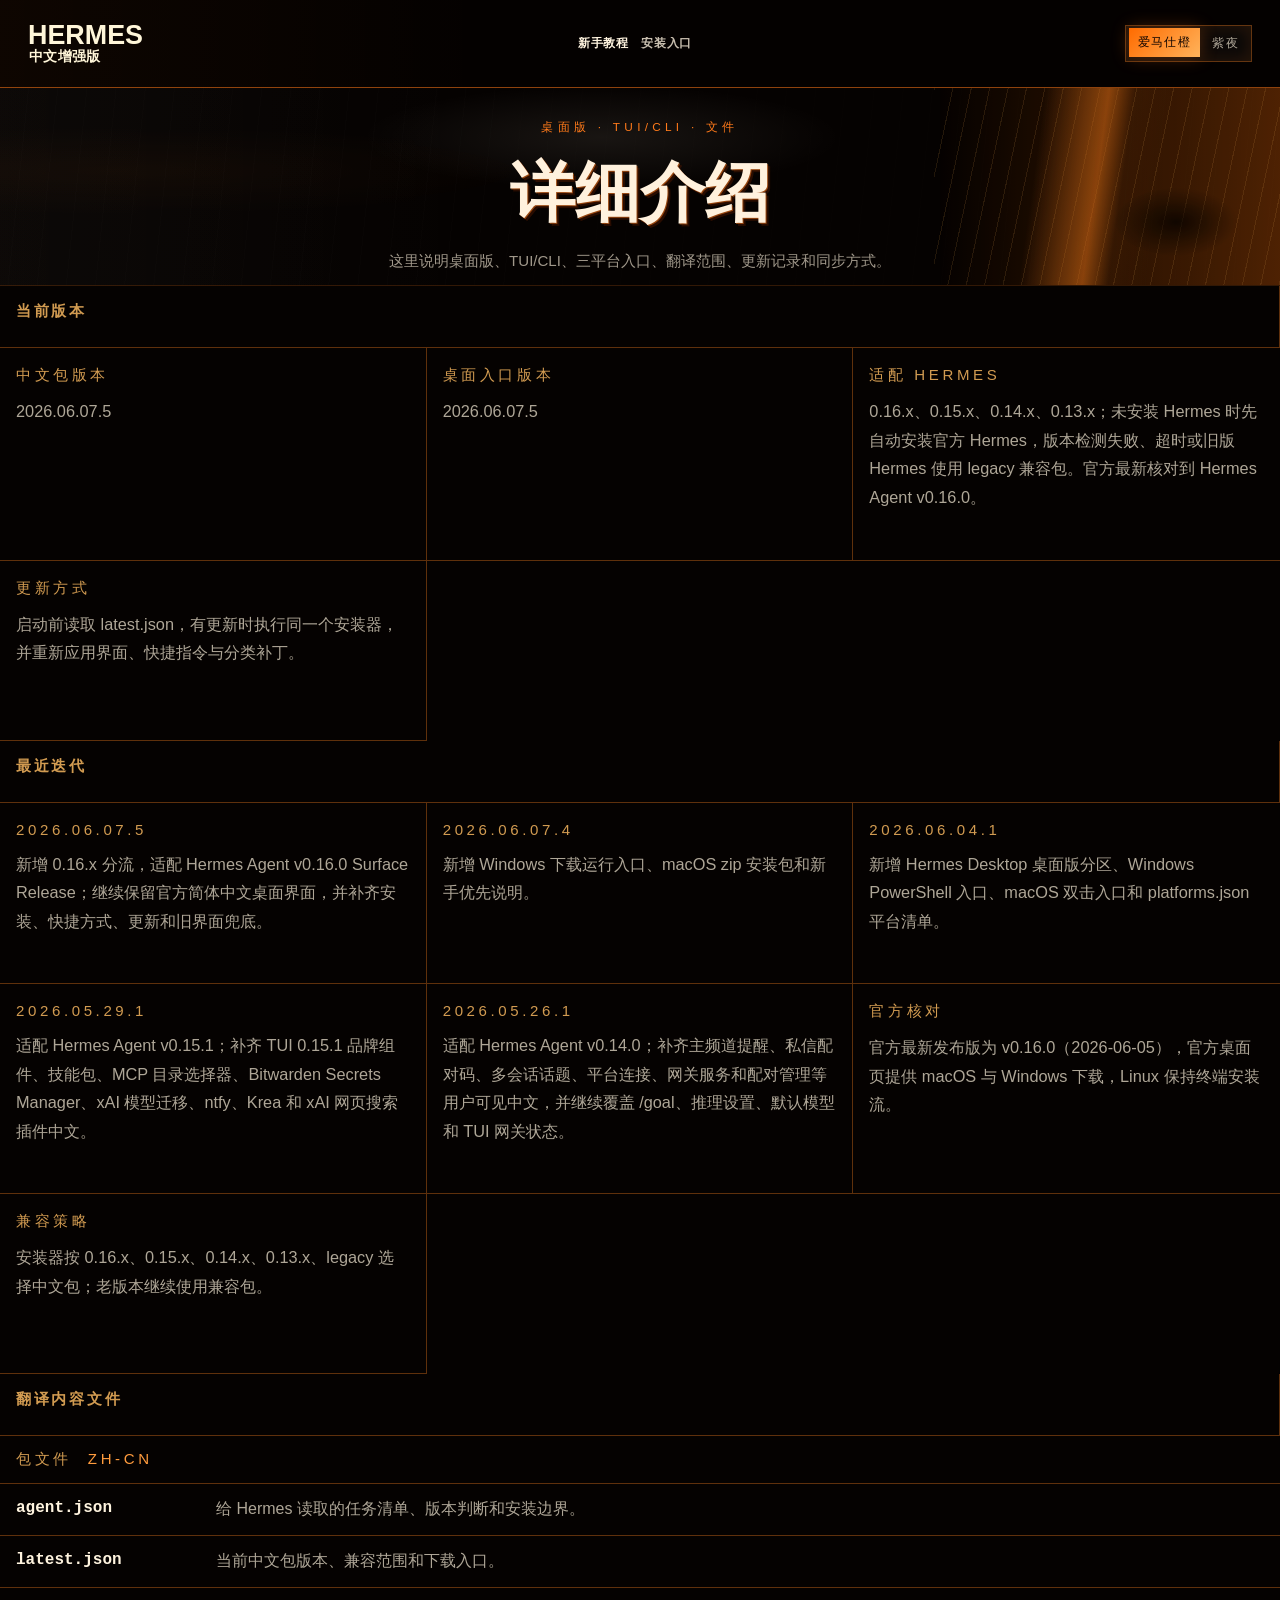
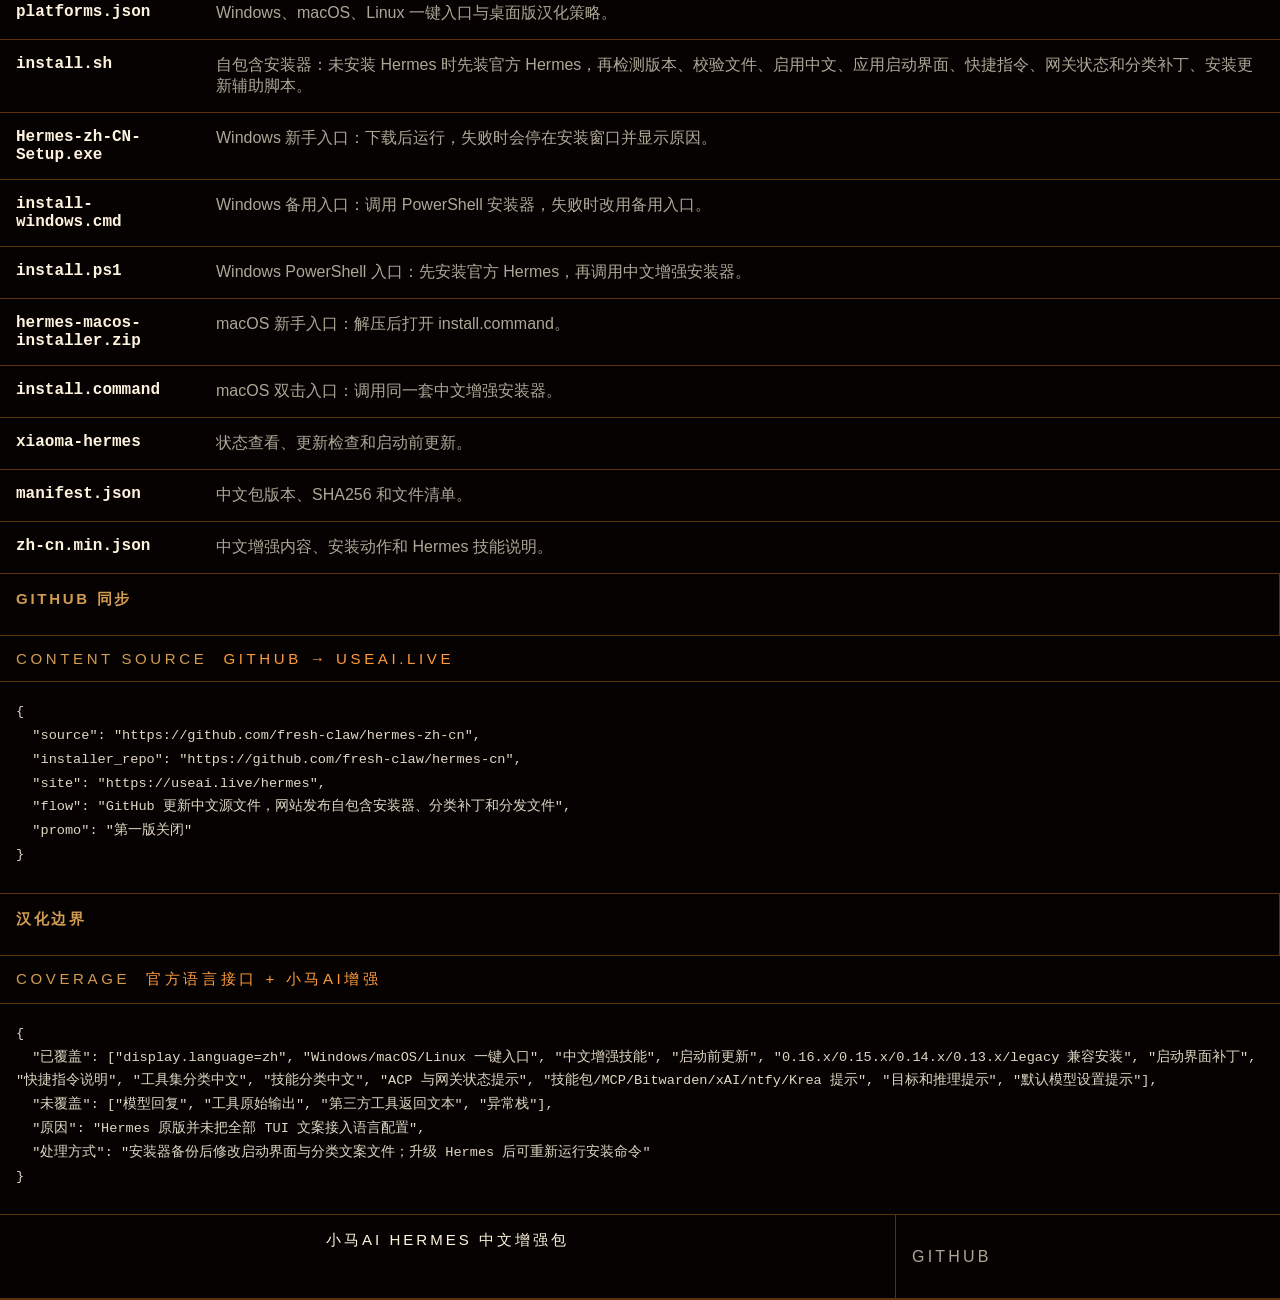
==== web/details.html @ 7dd95de2 "Add analytics snippet to Hermes pages" ====
<!doctype html>
<html lang="zh-CN">
  <head>
    <meta charset="utf-8" />
    <meta name="viewport" content="width=device-width, initial-scale=1" />
    <title>Hermes Desktop 与 TUI/CLI 中文补丁详情｜汉化文件与版本说明</title>
    <meta
      name="description"
      content="Hermes Agent 中文补丁详情：查看小马AI Hermes 中文增强包版本、汉化文件范围、GitHub 同步方式、legacy 兼容策略和爱马仕机器人补丁边界。"
    />
    <meta name="robots" content="index,follow,max-snippet:-1,max-image-preview:large" />
    <meta
      name="keywords"
      content="Hermes Agent 中文补丁,Hermes Agent 汉化文件,Hermes Agent 汉化补丁详情,Hermes 中文增强包版本,爱马仕机器人补丁,Hermes Agent legacy 兼容,Hermes Agent TUI 汉化"
    />
    <link rel="canonical" href="https://useai.live/hermes/details.html" />
    <link rel="sitemap" type="application/xml" href="https://useai.live/hermes/sitemap.xml" />
    <link rel="alternate" type="text/markdown" href="https://useai.live/hermes/llms.txt" title="LLMs summary" />
    <meta property="og:type" content="article" />
    <meta property="og:site_name" content="小马AI" />
    <meta property="og:title" content="Hermes Agent 中文补丁详情｜汉化文件与版本说明" />
    <meta property="og:description" content="查看 Hermes Agent 汉化补丁的版本、文件范围、GitHub 同步方式和小马AI中文增强边界。" />
    <meta property="og:url" content="https://useai.live/hermes/details.html" />
    <meta property="og:image" content="https://useai.live/hermes/assets/site-logo.png" />
    <meta name="twitter:card" content="summary" />
    <meta name="twitter:image" content="https://useai.live/hermes/assets/site-logo.png" />
    <script type="application/ld+json">
{
  "@context": "https://schema.org",
  "@graph": [
    {
      "@type": "WebPage",
      "@id": "https://useai.live/hermes/details.html#webpage",
      "url": "https://useai.live/hermes/details.html",
      "name": "Hermes Agent 中文补丁详情｜汉化文件与版本说明",
      "description": "Hermes Agent 中文补丁详情页，说明小马AI Hermes 中文增强包版本、汉化文件范围、GitHub 同步方式和 legacy 兼容策略。",
      "inLanguage": "zh-CN",
      "dateModified": "2026-06-04",
      "keywords": [
        "Hermes Agent 中文补丁",
        "Hermes Agent 汉化文件",
        "Hermes Agent 汉化补丁详情",
        "Hermes 中文增强包版本",
        "爱马仕机器人补丁",
        "Hermes Agent legacy 兼容"
      ],
      "isPartOf": { "@id": "https://useai.live/#website" },
      "about": { "@id": "https://useai.live/hermes/#software" }
    },
    {
      "@type": "BreadcrumbList",
      "@id": "https://useai.live/hermes/details.html#breadcrumb",
      "itemListElement": [
        {
          "@type": "ListItem",
          "position": 1,
          "name": "Hermes Agent 汉化补丁",
          "item": "https://useai.live/hermes/"
        },
        {
          "@type": "ListItem",
          "position": 2,
          "name": "详细介绍",
          "item": "https://useai.live/hermes/details.html"
        }
      ]
    }
  ]
}
    </script>
    <script>
      try {
        var savedTheme = localStorage.getItem("xiaoma-hermes-theme-v2");
        if (savedTheme === "violet" || savedTheme === "orange") {
          document.documentElement.dataset.theme = savedTheme;
        } else {
          document.documentElement.dataset.theme = "orange";
        }
      } catch {}
    </script>
    <link rel="icon" type="image/png" sizes="32x32" href="./assets/site-logo-32.png?v=20260521" />
    <link rel="apple-touch-icon" sizes="180x180" href="./assets/site-logo-180.png?v=20260521" />
    <link rel="stylesheet" href="./styles.css?v=20260521-community2" />
    <script async src="https://www.googletagmanager.com/gtag/js?id=G-K86930LR8F"></script>
    <script>
      window.dataLayer = window.dataLayer || [];
      function gtag(){dataLayer.push(arguments);}
      gtag("js", new Date());
      gtag("config", "G-K86930LR8F");
    </script>
  </head>
  <body>
    <main class="shell detail-page">
      <header class="topbar" aria-label="主导航">
        <a class="brand" href="./index.html" aria-label="返回小马AI Hermes 中文增强包">
          <span>HERMES</span>
          <span>中文增强版</span>
        </a>
        <nav class="nav" aria-label="页面导航">
          <a class="nav-primary" href="./index.html#beginner">新手教程</a>
          <a href="./index.html">安装入口</a>
        </nav>
        <div class="tools" aria-label="页面工具">
          <div class="theme-switch" aria-label="主题选择">
            <button type="button" class="theme-choice" data-theme-choice="orange" aria-pressed="true">爱马仕橙</button>
            <button type="button" class="theme-choice" data-theme-choice="violet" aria-pressed="false">紫夜</button>
          </div>
        </div>
      </header>

      <section class="hero detail-hero grid">
        <div class="hero-inner">
          <p class="kicker">桌面版 · TUI/CLI · 文件</p>
          <h1>详细介绍</h1>
          <p class="lede">这里说明桌面版、TUI/CLI、三平台入口、翻译范围、更新记录和同步方式。</p>
        </div>
      </section>

      <section class="features detail-grid grid" aria-labelledby="version-title">
        <div class="cell section-title">
          <h2 id="version-title">当前版本</h2>
        </div>
        <article class="feature">
          <h3>中文包版本</h3>
          <p>2026.06.07.5</p>
        </article>
	      <article class="feature">
	        <h3>桌面入口版本</h3>
	        <p>2026.06.07.5</p>
	      </article>
        <article class="feature">
          <h3>适配 Hermes</h3>
          <p>0.16.x、0.15.x、0.14.x、0.13.x；未安装 Hermes 时先自动安装官方 Hermes，版本检测失败、超时或旧版 Hermes 使用 legacy 兼容包。官方最新核对到 Hermes Agent v0.16.0。</p>
        </article>
        <article class="feature">
          <h3>更新方式</h3>
          <p>启动前读取 latest.json，有更新时执行同一个安装器，并重新应用界面、快捷指令与分类补丁。</p>
        </article>
      </section>

      <section class="features detail-grid grid" aria-labelledby="iteration-title">
        <div class="cell section-title">
          <h2 id="iteration-title">最近迭代</h2>
        </div>
        <article class="feature">
          <h3>2026.06.07.5</h3>
          <p>新增 0.16.x 分流，适配 Hermes Agent v0.16.0 Surface Release；继续保留官方简体中文桌面界面，并补齐安装、快捷方式、更新和旧界面兜底。</p>
        </article>
        <article class="feature">
	        <h3>2026.06.07.4</h3>
	        <p>新增 Windows 下载运行入口、macOS zip 安装包和新手优先说明。</p>
	      </article>
	      <article class="feature">
	        <h3>2026.06.04.1</h3>
	        <p>新增 Hermes Desktop 桌面版分区、Windows PowerShell 入口、macOS 双击入口和 platforms.json 平台清单。</p>
	      </article>
        <article class="feature">
          <h3>2026.05.29.1</h3>
          <p>适配 Hermes Agent v0.15.1；补齐 TUI 0.15.1 品牌组件、技能包、MCP 目录选择器、Bitwarden Secrets Manager、xAI 模型迁移、ntfy、Krea 和 xAI 网页搜索插件中文。</p>
        </article>
        <article class="feature">
          <h3>2026.05.26.1</h3>
          <p>适配 Hermes Agent v0.14.0；补齐主频道提醒、私信配对码、多会话话题、平台连接、网关服务和配对管理等用户可见中文，并继续覆盖 /goal、推理设置、默认模型和 TUI 网关状态。</p>
        </article>
        <article class="feature">
          <h3>官方核对</h3>
          <p>官方最新发布版为 v0.16.0（2026-06-05），官方桌面页提供 macOS 与 Windows 下载，Linux 保持终端安装流。</p>
        </article>
        <article class="feature">
          <h3>兼容策略</h3>
          <p>安装器按 0.16.x、0.15.x、0.14.x、0.13.x、legacy 选择中文包；老版本继续使用兼容包。</p>
        </article>
      </section>

      <section class="version grid" aria-labelledby="files-title">
        <div class="cell section-title">
          <h2 id="files-title">翻译内容文件</h2>
        </div>
        <div class="cell resolver file-list">
          <div class="resolver-head">
            <span>包文件</span>
            <strong>zh-CN</strong>
          </div>
          <ul>
            <li><b>agent.json</b><span>给 Hermes 读取的任务清单、版本判断和安装边界。</span></li>
            <li><b>latest.json</b><span>当前中文包版本、兼容范围和下载入口。</span></li>
            <li><b>platforms.json</b><span>Windows、macOS、Linux 一键入口与桌面版汉化策略。</span></li>
            <li><b>install.sh</b><span>自包含安装器：未安装 Hermes 时先装官方 Hermes，再检测版本、校验文件、启用中文、应用启动界面、快捷指令、网关状态和分类补丁、安装更新辅助脚本。</span></li>
	            <li><b>Hermes-zh-CN-Setup.exe</b><span>Windows 新手入口：下载后运行，失败时会停在安装窗口并显示原因。</span></li>
            <li><b>install-windows.cmd</b><span>Windows 备用入口：调用 PowerShell 安装器，失败时改用备用入口。</span></li>
	            <li><b>install.ps1</b><span>Windows PowerShell 入口：先安装官方 Hermes，再调用中文增强安装器。</span></li>
	            <li><b>hermes-macos-installer.zip</b><span>macOS 新手入口：解压后打开 install.command。</span></li>
	            <li><b>install.command</b><span>macOS 双击入口：调用同一套中文增强安装器。</span></li>
            <li><b>xiaoma-hermes</b><span>状态查看、更新检查和启动前更新。</span></li>
            <li><b>manifest.json</b><span>中文包版本、SHA256 和文件清单。</span></li>
            <li><b>zh-cn.min.json</b><span>中文增强内容、安装动作和 Hermes 技能说明。</span></li>
          </ul>
        </div>
      </section>

      <section class="version grid" aria-labelledby="github-title">
        <div class="cell section-title">
          <h2 id="github-title">GitHub 同步</h2>
        </div>
        <div class="cell resolver">
          <div class="resolver-head">
            <span>CONTENT SOURCE</span>
            <strong>GitHub → useai.live</strong>
          </div>
          <pre>{
  "source": "https://github.com/fresh-claw/hermes-zh-cn",
  "installer_repo": "https://github.com/fresh-claw/hermes-cn",
  "site": "https://useai.live/hermes",
  "flow": "GitHub 更新中文源文件，网站发布自包含安装器、分类补丁和分发文件",
  "promo": "第一版关闭"
}</pre>
        </div>
      </section>

      <section class="version grid" aria-labelledby="scope-title">
        <div class="cell section-title">
          <h2 id="scope-title">汉化边界</h2>
        </div>
        <div class="cell resolver">
          <div class="resolver-head">
            <span>COVERAGE</span>
            <strong>官方语言接口 + 小马AI增强</strong>
          </div>
          <pre>{
  "已覆盖": ["display.language=zh", "Windows/macOS/Linux 一键入口", "中文增强技能", "启动前更新", "0.16.x/0.15.x/0.14.x/0.13.x/legacy 兼容安装", "启动界面补丁", "快捷指令说明", "工具集分类中文", "技能分类中文", "ACP 与网关状态提示", "技能包/MCP/Bitwarden/xAI/ntfy/Krea 提示", "目标和推理提示", "默认模型设置提示"],
  "未覆盖": ["模型回复", "工具原始输出", "第三方工具返回文本", "异常栈"],
  "原因": "Hermes 原版并未把全部 TUI 文案接入语言配置",
  "处理方式": "安装器备份后修改启动界面与分类文案文件；升级 Hermes 后可重新运行安装命令"
}</pre>
        </div>
      </section>

      <footer class="footer grid">
        <div class="cell">
          <small>小马AI Hermes 中文增强包</small>
        </div>
        <div class="cell">
          <a href="https://github.com/fresh-claw/hermes-zh-cn" target="_blank" rel="noopener noreferrer">GitHub</a>
        </div>
      </footer>
    </main>
    <script src="./app.js?v=20260514-guide2"></script>
  </body>
</html>
---- web/styles.css ----
:root {
  --font-display: Arial, "PingFang SC", "Hiragino Sans GB", "Microsoft YaHei", sans-serif;
  --font-body: "PingFang SC", "Hiragino Sans GB", "Microsoft YaHei", Arial, sans-serif;
  --font-code: "SFMono-Regular", "Cascadia Mono", "Courier New", Courier, monospace;
  --bg: #1a0f2e;
  --bg-deep: #0d0718;
  --ink: #fff0dc;
  --muted: rgba(255, 240, 220, 0.62);
  --faint: rgba(255, 240, 220, 0.16);
  --line: rgba(255, 240, 220, 0.24);
  --accent: #d9c3ff;
  --violet: #6d4fc2;
  --electric: #4fd0ff;
  --terminal-ink: rgba(255, 240, 220, 0.82);
  --terminal-panel: rgba(13, 7, 24, 0.92);
  --max: 1384px;
  --cell-pad: 16px;
  --pointer-x: 0px;
  --pointer-y: 0px;
  --cursor-core: rgba(217, 195, 255, 0.2);
  --cursor-soft: rgba(109, 79, 194, 0.11);
  --focus-panel: rgba(255, 240, 220, 0.08);
}

* {
  box-sizing: border-box;
}

html {
  scroll-behavior: smooth;
}

body {
  margin: 0;
  min-height: 100vh;
  background:
    radial-gradient(ellipse at 50% -8%, rgba(217, 195, 255, 0.22), transparent 42%),
    radial-gradient(ellipse at 84% 24%, rgba(79, 208, 255, 0.08), transparent 26%),
    linear-gradient(135deg, rgba(255, 240, 220, 0.04) 0 1px, transparent 1px 20px),
    var(--bg);
  color: var(--ink);
  font-family: var(--font-body);
  text-transform: uppercase;
  overflow-x: hidden;
}

body::before {
  content: "";
  position: fixed;
  inset: 0;
  pointer-events: none;
  background:
    repeating-linear-gradient(0deg, rgba(255,255,255,0.02) 0 1px, transparent 1px 4px),
    repeating-linear-gradient(96deg, rgba(255, 240, 220, 0.032) 0 1px, transparent 1px 13px),
    radial-gradient(circle at 20% 20%, rgba(255, 240, 220, 0.05), transparent 18%),
    radial-gradient(circle at 80% 48%, rgba(217, 195, 255, 0.07), transparent 20%);
  mix-blend-mode: screen;
  opacity: 0.48;
  transform: translate3d(var(--pointer-x), var(--pointer-y), 0);
  animation: texture-drift 18s ease-in-out infinite alternate;
}

body::after {
  content: "";
  position: fixed;
  inset: -18% -24%;
  pointer-events: none;
  background:
    linear-gradient(116deg, transparent 0 42%, rgba(255, 240, 220, 0.07) 42.2% 42.45%, transparent 42.7% 100%),
    linear-gradient(63deg, transparent 0 62%, rgba(79, 208, 255, 0.045) 62.1% 62.25%, transparent 62.4% 100%);
  opacity: 0.42;
  transform: translateX(-4%) rotate(0.001deg);
  animation: light-sweep 12s ease-in-out infinite alternate;
}

a {
  color: inherit;
  text-decoration: none;
}

button {
  color: inherit;
  font: inherit;
}

.shell {
  position: relative;
  z-index: 1;
  width: calc(100% - 56px);
  max-width: min(var(--max), 1380px);
  margin: 28px auto;
  border: 1px solid var(--line);
  background:
    linear-gradient(rgba(26, 15, 46, 0.82), rgba(26, 15, 46, 0.9)),
    radial-gradient(ellipse at 50% 16%, rgba(255, 240, 220, 0.09), transparent 34%);
  min-height: calc(100vh - 56px);
  box-shadow:
    0 34px 110px rgba(0, 0, 0, 0.32),
    inset 0 0 0 1px rgba(255, 240, 220, 0.035);
  animation: shell-enter 620ms cubic-bezier(0.2, 0.72, 0.18, 1) both;
}

.cursor-orb {
  position: fixed;
  left: 0;
  top: 0;
  z-index: 2;
  width: 360px;
  height: 360px;
  border-radius: 50%;
  pointer-events: none;
  opacity: 0;
  background:
    radial-gradient(circle, var(--cursor-core) 0%, var(--cursor-soft) 34%, transparent 68%);
  filter: blur(12px);
  transform: translate3d(-50%, -50%, 0) scale(0.82);
  transition: opacity 160ms ease, transform 180ms ease;
  mix-blend-mode: screen;
}

.cursor-orb.is-active {
  opacity: 1;
  transform: translate3d(-50%, -50%, 0) scale(1);
}

.topbar {
  display: grid;
  grid-template-columns: 278px minmax(430px, 560px) 1fr;
  border-bottom: 1px solid var(--line);
  min-height: 104px;
  animation: rise-in 560ms ease both;
}

.brand {
  display: flex;
  flex-direction: column;
  justify-content: center;
  border-right: 1px solid var(--line);
  padding: 14px 16px;
  font-size: clamp(2rem, 3.2vw, 3.1rem);
  font-family: var(--font-display);
  line-height: 0.82;
  font-weight: 900;
  letter-spacing: 0;
  transition: color 180ms ease, text-shadow 180ms ease, transform 180ms ease;
}

.brand:hover {
  transform: translateX(2px);
}

.brand span {
  white-space: nowrap;
}

.brand span:last-child {
  font-size: clamp(1.28rem, 2.1vw, 2.08rem);
  line-height: 1.04;
}

.nav {
  display: grid;
  grid-template-columns: repeat(3, minmax(132px, 1fr));
}

.nav a,
.tools {
  border-right: 1px solid var(--line);
  padding: 18px 16px;
  font-size: 0.93rem;
  letter-spacing: 0.24em;
  color: var(--muted);
  font-family: var(--font-display);
}

.nav a:hover,
.footer a:hover {
  color: var(--ink);
}

.nav-primary {
  color: var(--ink) !important;
  background: rgba(255, 240, 220, 0.055);
}

.nav a,
.footer a,
.tools > a {
  transition: color 180ms ease, transform 180ms ease;
}

.nav a:hover,
.tools > a:hover,
.footer a:hover {
  transform: translateY(-1px);
}

.tools {
  border-right: 0;
  display: flex;
  justify-content: flex-end;
  align-items: flex-start;
  gap: 12px;
}

.theme-switch {
  display: inline-flex;
  align-items: center;
  gap: 3px;
  border: 1px solid var(--line);
  background: rgba(13, 7, 24, 0.34);
  padding: 3px;
  backdrop-filter: blur(14px);
  transform: translateZ(0);
}

.theme-choice {
  border: 0;
  background: transparent;
  padding: 7px 9px;
  cursor: pointer;
  color: var(--muted);
  font-size: 0.72rem;
  font-family: var(--font-display);
  letter-spacing: 0.12em;
  text-transform: uppercase;
  transition: background 160ms ease, color 160ms ease, transform 160ms ease;
}

.theme-choice:hover {
  color: var(--ink);
}

.theme-choice.is-active {
  background: var(--ink);
  color: var(--bg-deep);
  transform: translateY(-1px);
}

.grid {
  display: grid;
  grid-template-columns: repeat(2, minmax(0, 1fr));
}

.grid > *,
.topbar > * {
  min-width: 0;
}

.hero {
  position: relative;
  overflow: hidden;
  min-height: 720px;
  align-items: center;
  border-bottom: 1px solid var(--line);
  background:
    radial-gradient(ellipse at 50% 22%, rgba(255, 240, 220, 0.16), transparent 31%),
    radial-gradient(ellipse at 50% 76%, rgba(109, 79, 194, 0.28), transparent 34%),
    linear-gradient(90deg, transparent, rgba(255, 240, 220, 0.04), transparent);
}

.hero::before {
  content: "";
  position: absolute;
  inset: 0;
  pointer-events: none;
  background:
    linear-gradient(90deg, transparent 0 49.86%, rgba(255, 240, 220, 0.07) 49.94% 50.06%, transparent 50.14% 100%),
    repeating-linear-gradient(90deg, transparent 0 112px, rgba(255, 240, 220, 0.035) 112px 113px),
    repeating-linear-gradient(0deg, transparent 0 34px, rgba(255, 240, 220, 0.022) 34px 35px);
  opacity: 0.74;
  transform: translate3d(calc(var(--pointer-x) * -0.6), calc(var(--pointer-y) * -0.4), 0);
  animation: grid-breathe 8s ease-in-out infinite alternate;
}

.hero::after {
  content: "";
  position: absolute;
  left: 50%;
  bottom: -27%;
  width: min(940px, 84vw);
  height: 62%;
  pointer-events: none;
  background:
    linear-gradient(90deg, transparent 0 49.7%, rgba(255, 240, 220, 0.2) 49.9% 50.1%, transparent 50.3% 100%),
    linear-gradient(72deg, transparent 0 49.7%, rgba(255, 240, 220, 0.1) 49.9% 50.1%, transparent 50.3% 100%),
    linear-gradient(108deg, transparent 0 49.7%, rgba(255, 240, 220, 0.1) 49.9% 50.1%, transparent 50.3% 100%),
    radial-gradient(ellipse at 50% 0%, rgba(255, 240, 220, 0.14), transparent 40%);
  transform: translateX(-50%) perspective(560px) rotateX(61deg);
  transform-origin: center bottom;
  opacity: 0.58;
}

.hero-inner {
  position: relative;
  z-index: 1;
  grid-column: 1 / -1;
  display: grid;
  grid-template-columns: 1fr;
  gap: 30px;
  align-items: center;
  width: min(920px, calc(100% - 48px));
  margin: 0 auto;
  text-align: center;
  padding: 72px 0 104px;
  max-width: 100%;
  animation: rise-in 680ms 90ms ease both;
}

.hero-copy {
  position: relative;
  isolation: isolate;
}

.hero-copy::before {
  content: "";
  position: absolute;
  left: 50%;
  top: 50%;
  z-index: -1;
  width: min(760px, 86vw);
  aspect-ratio: 1.85;
  border: 1px solid rgba(255, 240, 220, 0.08);
  background:
    radial-gradient(ellipse at 50% 50%, rgba(255, 240, 220, 0.08), transparent 56%),
    repeating-linear-gradient(90deg, transparent 0 30px, rgba(255, 240, 220, 0.028) 30px 31px);
  transform: translate(-50%, -48%) skewX(-7deg);
  opacity: 0.9;
}

.hero-copy::after {
  content: "";
  display: block;
  width: min(430px, 72%);
  height: 1px;
  margin: 28px auto 0;
  background: linear-gradient(90deg, transparent, var(--accent), var(--electric), transparent);
}

.kicker,
.section-title h2,
.terminal-cell h2,
.feature h3,
.footer small,
.resolver-head,
.steps small {
  margin: 0;
  font-size: 0.94rem;
  font-family: var(--font-display);
  letter-spacing: 0.24em;
  font-weight: 500;
}

.kicker {
  color: var(--muted);
  margin-bottom: 12px;
}

h1 {
  margin: 0;
  font-family: var(--font-display);
  font-size: clamp(4.9rem, 9.8vw, 9.7rem);
  line-height: 0.84;
  letter-spacing: 0;
  color: var(--ink);
  text-wrap: balance;
  overflow-wrap: anywhere;
  animation: title-pop 760ms 120ms cubic-bezier(0.2, 0.78, 0.18, 1) both;
}

.lede {
  margin: 26px auto 0;
  max-width: 620px;
  color: var(--muted);
  font-size: 1.06rem;
  line-height: 1.85;
  text-transform: none;
  overflow-wrap: anywhere;
}

.install-stat {
  margin: 0;
  color: rgba(255, 240, 220, 0.7);
  font-size: 0.84rem;
  line-height: 1.6;
  letter-spacing: 0.18em;
  text-transform: uppercase;
}

.install-stat strong {
  color: var(--ink);
  font-family: var(--font-display);
  font-size: 1.12rem;
  letter-spacing: 0;
}

.hero-meta {
  display: flex;
  flex-wrap: wrap;
  align-items: center;
  gap: 14px;
  margin-top: 26px;
  justify-content: center;
}

.hero-community {
  position: absolute;
  right: clamp(18px, 3vw, 42px);
  bottom: clamp(18px, 2.5vw, 34px);
  z-index: 2;
  display: grid;
  grid-template-columns: 54px minmax(0, 1fr);
  gap: 10px;
  align-items: center;
  width: min(248px, 24vw);
  min-width: 214px;
  margin-top: 0;
  padding: 8px;
  border: 1px solid var(--line);
  background:
    linear-gradient(135deg, rgba(255, 240, 220, 0.06), transparent 48%),
    rgba(13, 7, 24, 0.44);
  text-align: left;
  backdrop-filter: blur(12px);
  box-shadow: 10px 10px 0 rgba(13, 7, 24, 0.18);
  transition: transform 180ms ease, border-color 180ms ease, background 180ms ease;
}

.hero-community:hover {
  border-color: var(--accent);
  background: rgba(255, 240, 220, 0.055);
  transform: translateY(-2px);
}

.hero-community img {
  display: block;
  width: 54px;
  height: 54px;
  object-fit: cover;
  background: var(--ink);
  border: 1px solid rgba(255, 240, 220, 0.2);
}

.hero-community b {
  display: block;
  color: var(--ink);
  font-family: var(--font-display);
  font-size: 0.9rem;
  line-height: 1.2;
  letter-spacing: 0.04em;
  text-transform: none;
}

.hero-community small {
  display: block;
  margin-top: 6px;
  color: var(--muted);
  font-size: 0.7rem;
  line-height: 1.35;
  letter-spacing: 0.08em;
  text-transform: none;
}

.guide-jump {
  display: inline-flex;
  align-items: center;
  justify-content: center;
  margin-top: 0;
  border: 1px solid var(--line);
  padding: 10px 15px;
  color: var(--ink);
  font-family: var(--font-display);
  font-size: 0.9rem;
  letter-spacing: 0.08em;
  text-transform: none;
  transition: transform 180ms ease, border-color 180ms ease, background 180ms ease;
}

.guide-jump:hover {
  border-color: var(--accent);
  background: rgba(255, 240, 220, 0.055);
  transform: translateY(-2px);
}

.steps {
  display: flex;
  flex-direction: column;
  gap: 18px;
  margin-top: 0;
  text-align: left;
  max-width: 100%;
}

.platform-lanes {
  display: grid;
  grid-template-columns: minmax(0, 1.06fr) minmax(0, 0.94fr);
  gap: 16px;
  width: min(860px, 100%);
  margin: 0 auto;
}

.platform-card {
  position: relative;
  padding: 18px;
  border: 1px solid var(--line);
  background:
    linear-gradient(135deg, rgba(255, 240, 220, 0.085), transparent 52%),
    rgba(13, 7, 24, 0.46);
  text-align: left;
  backdrop-filter: blur(18px);
  box-shadow: 10px 10px 0 rgba(13, 7, 24, 0.13);
}

.platform-card-primary {
  border-color: color-mix(in srgb, var(--accent) 54%, var(--line));
}

.platform-card small {
  display: block;
  margin-bottom: 10px;
  color: var(--accent);
  font-family: var(--font-display);
  font-size: 0.78rem;
  letter-spacing: 0.16em;
}

.platform-card h2 {
  margin: 0;
  color: var(--ink);
  font-family: var(--font-display);
  font-size: clamp(1.28rem, 2.3vw, 2.05rem);
  line-height: 1.08;
  letter-spacing: 0;
  text-transform: none;
}

.platform-card p {
  margin: 12px 0 14px;
  color: var(--muted);
  font-size: 0.9rem;
  line-height: 1.7;
  text-transform: none;
}

.install-panel {
  position: relative;
  width: min(740px, 100%);
  margin: 0 auto;
  padding: 18px 18px 20px;
  border: 1px solid var(--line);
  background:
    linear-gradient(135deg, rgba(255, 240, 220, 0.08), transparent 44%),
    rgba(13, 7, 24, 0.42);
  backdrop-filter: blur(18px);
  box-shadow:
    14px 14px 0 rgba(13, 7, 24, 0.15),
    0 28px 90px rgba(0, 0, 0, 0.18),
    inset 0 0 0 1px rgba(255, 240, 220, 0.035);
}

.install-panel::before {
  content: "";
  position: absolute;
  inset: 9px;
  border: 1px solid rgba(255, 240, 220, 0.07);
  pointer-events: none;
}

.install-panel-head {
  position: relative;
  display: flex;
  justify-content: space-between;
  gap: 16px;
  align-items: baseline;
  padding-bottom: 16px;
  border-bottom: 1px solid var(--line);
}

.install-panel-head span {
  color: var(--ink);
  font-family: var(--font-display);
  font-size: clamp(1.32rem, 1.8vw, 1.86rem);
  font-weight: 900;
  line-height: 1.1;
  letter-spacing: 0.02em;
  text-transform: none;
}

.install-panel-head small {
  margin: 0;
  color: var(--accent);
  font-size: 0.78rem;
  letter-spacing: 0.1em;
  white-space: nowrap;
}

.steps article > div {
  display: flex;
  align-items: center;
  justify-content: space-between;
  gap: 16px;
  margin-bottom: 7px;
}

.steps article {
  animation: rise-in 560ms ease both;
}

.steps article:nth-child(1) {
  animation-delay: 180ms;
}

.steps article:nth-child(2) {
  animation-delay: 260ms;
}

.steps small {
  color: var(--muted);
  line-height: 1.25;
}

code,
pre {
  font-family: var(--font-code);
  text-transform: none;
  overflow-wrap: anywhere;
  word-break: break-word;
}

.command-input {
  display: grid;
  grid-template-columns: minmax(0, 1fr) auto;
  align-items: stretch;
  border: 1px solid var(--line);
  background:
    linear-gradient(90deg, rgba(255, 240, 220, 0.045), transparent 44%),
    rgba(13, 7, 24, 0.58);
  overflow: hidden;
  transition: border-color 180ms ease, background 180ms ease, transform 180ms ease, box-shadow 180ms ease;
}

.steps code {
  display: flex;
  align-items: center;
  border: 0;
  background: transparent;
  padding: 10px 12px;
  color: var(--ink);
  font-size: 0.82rem;
  line-height: 1.5;
  overflow-wrap: anywhere;
  word-break: break-all;
  white-space: normal;
}

.steps button {
  border: 0;
  border-left: 1px solid var(--line);
  background:
    linear-gradient(135deg, rgba(255, 240, 220, 0.09), rgba(255, 240, 220, 0.025));
  cursor: pointer;
  color: var(--ink);
  font-family: var(--font-code);
  font-size: 0.82rem;
  line-height: 1.5;
  letter-spacing: 0;
  min-width: 58px;
  padding: 10px 12px;
  text-transform: none;
  white-space: nowrap;
  transition: color 160ms ease, background 160ms ease, transform 160ms ease, box-shadow 160ms ease;
}

.steps button:hover,
.steps button:focus-visible {
  color: var(--bg-deep);
  background: var(--accent);
  box-shadow: inset 0 0 0 1px rgba(255, 240, 220, 0.24);
  outline: 0;
}

.steps button:active {
  transform: translateY(1px);
}

.steps article:hover .command-input {
  border-color: var(--accent);
  transform: translateX(4px);
  box-shadow: 0 10px 28px rgba(0, 0, 0, 0.14);
}

.first-use-demo {
  position: relative;
  border-bottom: 1px solid var(--line);
  background:
    linear-gradient(90deg, rgba(255, 240, 220, 0.05), transparent 44%),
    radial-gradient(circle at 82% 22%, rgba(255, 240, 220, 0.1), transparent 24%);
}

.first-use-copy {
  display: flex;
  flex-direction: column;
  gap: 18px;
  padding: 28px var(--cell-pad) 30px;
}

.first-use-copy h2 {
  margin: 0;
  font-family: var(--font-display);
  font-size: clamp(2.1rem, 3.3vw, 3.5rem);
  line-height: 1.02;
  letter-spacing: 0;
  color: var(--ink);
  text-transform: none;
}

.first-use-copy > p:not(.kicker) {
  max-width: 760px;
  margin: 0;
  color: var(--muted);
  font-size: 1rem;
  line-height: 1.78;
  text-transform: none;
}

.first-use-flow {
  display: grid;
  gap: 10px;
}

.first-use-flow article {
  display: grid;
  grid-template-columns: 44px 150px 1fr;
  gap: 12px;
  align-items: center;
  min-height: 58px;
  padding: 12px 0;
  border-top: 1px solid var(--line);
  animation: flow-enter 520ms ease both;
}

.first-use-flow article:nth-child(1) { animation-delay: 120ms; }
.first-use-flow article:nth-child(2) { animation-delay: 220ms; }
.first-use-flow article:nth-child(3) { animation-delay: 320ms; }
.first-use-flow article:nth-child(4) { animation-delay: 420ms; }
.first-use-flow article:nth-child(5) { animation-delay: 520ms; }

.first-use-flow b {
  color: var(--accent);
  font-family: var(--font-code);
  font-size: 0.78rem;
  font-weight: 700;
}

.first-use-flow span {
  color: var(--ink);
  font-family: var(--font-display);
  font-weight: 800;
  letter-spacing: 0.08em;
  text-transform: none;
}

.first-use-flow small {
  color: var(--muted);
  font-size: 0.92rem;
  line-height: 1.55;
  text-transform: none;
}

.first-use-visual {
  display: grid;
  gap: 16px;
  align-content: start;
  background:
    repeating-linear-gradient(115deg, rgba(255, 240, 220, 0.055) 0 1px, transparent 1px 11px),
    linear-gradient(135deg, rgba(13, 7, 24, 0.25), rgba(109, 79, 194, 0.28));
}

.first-use-visual .terminal {
  min-height: 398px;
}

.first-use-visual .terminal-body {
  min-height: 360px;
}

.demo-progress {
  display: grid;
  gap: 9px;
  margin-top: 2px;
}

.demo-progress p {
  position: relative;
  display: grid;
  grid-template-columns: minmax(0, 1fr) 120px;
  gap: 12px;
  align-items: center;
  margin: 0;
  opacity: 0;
  transform: translateY(6px);
  animation: terminal-line 420ms ease forwards;
}

.demo-progress p:nth-child(1) { animation-delay: 2.5s; }
.demo-progress p:nth-child(2) { animation-delay: 2.9s; }
.demo-progress p:nth-child(3) { animation-delay: 3.3s; }
.demo-progress p:nth-child(4) { animation-delay: 3.7s; }
.demo-progress p:nth-child(5) { animation-delay: 4.15s; }

.demo-progress span {
  color: var(--terminal-ink);
}

.demo-progress i {
  display: block;
  height: 4px;
  border: 1px solid rgba(255, 240, 220, 0.28);
  background: linear-gradient(90deg, var(--accent), rgba(255, 240, 220, 0.2));
  transform-origin: left center;
  transform: scaleX(0);
  animation: progress-fill 700ms ease forwards;
}

.demo-progress p:nth-child(1) i { animation-delay: 2.62s; }
.demo-progress p:nth-child(2) i { animation-delay: 3.02s; }
.demo-progress p:nth-child(3) i { animation-delay: 3.42s; }
.demo-progress p:nth-child(4) i { animation-delay: 3.82s; }

.before-after {
  display: grid;
  grid-template-columns: repeat(2, minmax(0, 1fr));
  gap: 10px;
  margin-top: 8px;
}

.before-after div {
  position: relative;
  padding: 10px 12px 12px;
  border: 1px solid rgba(255, 240, 220, 0.18);
  overflow: hidden;
}

.before-after div::after {
  content: "";
  position: absolute;
  inset: 0;
  background: linear-gradient(120deg, transparent, rgba(255, 240, 220, 0.12), transparent);
  transform: translateX(-120%);
  animation: panel-shine 4.8s ease-in-out infinite;
}

.before-after small {
  display: block;
  color: var(--muted);
  font-size: 0.58rem;
  letter-spacing: 0.18em;
}

.before-after b {
  display: block;
  margin-top: 6px;
  color: var(--ink);
  font-family: var(--font-display);
  font-size: 1rem;
  letter-spacing: 0.06em;
}

.first-use-visual .link-list {
  position: static;
  z-index: 1;
  width: 100%;
  display: grid;
  grid-template-columns: repeat(3, minmax(0, 1fr));
  gap: 12px;
}

.first-use-visual .link-list a {
  padding: 12px 0 0;
  border-top: 1px solid var(--line);
  gap: 6px;
}

.first-use-visual .link-list span {
  font-size: 0.86rem;
  letter-spacing: 0.1em;
}

.first-use-visual .link-list small {
  font-size: 0.68rem;
}

.community-band,
.demo-community {
  position: relative;
  overflow: hidden;
  border-bottom: 1px solid var(--line);
  background:
    radial-gradient(circle at 68% 36%, rgba(255, 240, 220, 0.13), transparent 24%),
    linear-gradient(90deg, rgba(255, 240, 220, 0.045), transparent 48%),
    repeating-linear-gradient(115deg, rgba(255, 240, 220, 0.035) 0 1px, transparent 1px 12px);
}

.community-band::before,
.demo-community::before {
  content: "";
  position: absolute;
  inset: -20%;
  pointer-events: none;
  background:
    linear-gradient(118deg, transparent 0 45%, rgba(255, 240, 220, 0.1) 45.1% 45.35%, transparent 45.5% 100%),
    radial-gradient(circle at 82% 22%, rgba(255, 240, 220, 0.08), transparent 12%);
  transform: translate3d(calc(var(--pointer-x) * 0.6), calc(var(--pointer-y) * 0.5), 0);
  animation: light-sweep 13s ease-in-out infinite alternate;
}

.demo-community-visual {
  position: relative;
  z-index: 1;
  min-height: 620px;
}

.demo-community .community-qr-cell {
  align-content: center;
  justify-items: center;
  gap: 22px;
  min-height: 620px;
}

.demo-community .community-copy {
  min-height: 0;
  width: min(430px, 100%);
}

.demo-community .community-copy h2 {
  font-size: clamp(1.72rem, 2.55vw, 2.95rem);
  white-space: nowrap;
}

.demo-community .community-copy p:not(.kicker) {
  max-width: none;
  font-size: 0.98rem;
  line-height: 1.78;
}

.demo-community .qr-stage {
  width: min(360px, 86vw);
}

.demo-community .qr-frame {
  width: min(284px, 78%);
}

.community-copy {
  position: relative;
  z-index: 1;
  display: flex;
  flex-direction: column;
  justify-content: center;
  gap: 20px;
  min-height: 420px;
}

.community-copy h2 {
  margin: 0;
  color: var(--ink);
  font-family: var(--font-display);
  font-size: clamp(2.35rem, 4vw, 4.4rem);
  line-height: 0.98;
  letter-spacing: 0;
  text-transform: none;
  white-space: nowrap;
}

.community-copy p:not(.kicker) {
  max-width: 640px;
  margin: 0;
  color: var(--muted);
  font-size: 1.02rem;
  line-height: 1.82;
  text-transform: none;
}

.community-tags {
  display: flex;
  flex-wrap: wrap;
  gap: 10px;
}

.community-tags span {
  border: 1px solid var(--line);
  padding: 8px 12px;
  color: var(--ink);
  font-family: var(--font-display);
  font-size: 0.8rem;
  letter-spacing: 0.1em;
  background: rgba(13, 7, 24, 0.22);
  animation: flow-enter 520ms ease both;
}

.community-tags span:nth-child(2) { animation-delay: 80ms; }
.community-tags span:nth-child(3) { animation-delay: 160ms; }
.community-tags span:nth-child(4) { animation-delay: 240ms; }

.community-qr-cell {
  position: relative;
  z-index: 1;
  display: grid;
  place-items: center;
  min-height: 420px;
  background:
    linear-gradient(135deg, rgba(13, 7, 24, 0.36), rgba(109, 79, 194, 0.16)),
    repeating-linear-gradient(90deg, transparent 0 72px, rgba(255, 240, 220, 0.035) 72px 73px);
}

.qr-stage {
  position: relative;
  width: min(430px, 86vw);
  aspect-ratio: 1;
  display: grid;
  place-items: center;
  border: 1px solid var(--line);
  background:
    radial-gradient(circle at 50% 50%, rgba(255, 240, 220, 0.14), transparent 58%),
    linear-gradient(135deg, rgba(255, 240, 220, 0.08), rgba(13, 7, 24, 0.3));
  box-shadow:
    16px 16px 0 rgba(13, 7, 24, 0.28),
    inset 0 0 0 1px rgba(255, 240, 220, 0.08);
}

.qr-stage::before,
.qr-stage::after {
  content: "";
  position: absolute;
  pointer-events: none;
}

.qr-stage::before {
  inset: 14px;
  border: 1px solid rgba(255, 240, 220, 0.18);
  background:
    linear-gradient(90deg, transparent 0 49%, rgba(255, 240, 220, 0.14) 49.2% 49.6%, transparent 49.8% 100%),
    linear-gradient(0deg, transparent 0 49%, rgba(255, 240, 220, 0.14) 49.2% 49.6%, transparent 49.8% 100%);
  opacity: 0.55;
}

.qr-stage::after {
  left: 28px;
  right: 28px;
  top: 0;
  height: 2px;
  background: linear-gradient(90deg, transparent, var(--accent), transparent);
  box-shadow: 0 0 18px rgba(255, 240, 220, 0.45);
  animation: scan-line 4.8s ease-in-out infinite;
}

.qr-frame {
  position: relative;
  z-index: 1;
  width: min(340px, 78%);
  aspect-ratio: 1;
  padding: 10px;
  background: var(--ink);
  border: 1px solid rgba(13, 7, 24, 0.16);
  box-shadow:
    0 18px 60px rgba(0, 0, 0, 0.28),
    0 0 0 8px rgba(255, 240, 220, 0.06);
  transform: rotate(-1.5deg);
}

.qr-frame img {
  display: block;
  width: 100%;
  height: 100%;
  object-fit: cover;
}

.beginner-guide {
  position: relative;
  border-bottom: 1px solid var(--line);
  background:
    linear-gradient(90deg, rgba(255, 240, 220, 0.035), transparent 36%),
    linear-gradient(180deg, rgba(255, 240, 220, 0.028), transparent 32%);
}

.beginner-title {
  position: relative;
  padding: 34px var(--cell-pad) 30px;
  background:
    linear-gradient(90deg, rgba(255, 240, 220, 0.055), transparent 48%),
    repeating-linear-gradient(90deg, transparent 0 84px, rgba(255, 240, 220, 0.035) 84px 85px);
}

.beginner-title::after {
  content: "新手入门";
  position: absolute;
  right: var(--cell-pad);
  top: 24px;
  color: var(--muted);
  font-family: var(--font-display);
  font-size: clamp(2.4rem, 6vw, 5.6rem);
  font-weight: 900;
  letter-spacing: 0;
  opacity: 0.08;
  pointer-events: none;
}

.beginner-title h2,
.help-copy h2 {
  margin: 0;
  font-family: var(--font-display);
  font-size: clamp(2rem, 3.2vw, 3.4rem);
  line-height: 0.98;
  letter-spacing: 0;
  color: var(--ink);
  text-transform: none;
}

.beginner-title p,
.help-copy p {
  max-width: 760px;
  margin: 12px 0 0;
  color: var(--muted);
  font-size: 1rem;
  line-height: 1.75;
  text-transform: none;
}

.beginner-panel {
  position: relative;
  border-right: 1px solid var(--line);
  border-bottom: 1px solid var(--line);
  padding: 20px var(--cell-pad) 24px;
  min-width: 0;
  background: rgba(13, 7, 24, 0.08);
}

.beginner-panel:nth-of-type(2) {
  border-right: 0;
}

.beginner-panel small,
.service-links b {
  display: block;
  margin: 0 0 14px;
  color: var(--ink);
  font-family: var(--font-display);
  font-weight: 800;
  letter-spacing: 0.12em;
  text-transform: uppercase;
}

.beginner-panel small {
  color: var(--accent);
}

.beginner-panel ul,
.beginner-panel ol {
  display: grid;
  gap: 12px;
  margin: 0;
  padding: 0;
  list-style: none;
  counter-reset: guide-step;
}

.beginner-panel li {
  display: grid;
  grid-template-columns: 142px 1fr;
  gap: 16px;
  align-items: start;
  padding: 12px 0;
  border-top: 1px solid var(--line);
  color: var(--muted);
  text-transform: none;
}

.beginner-panel ol li {
  counter-increment: guide-step;
  grid-template-columns: 38px 1fr;
}

.beginner-panel ol li::before {
  content: counter(guide-step, decimal-leading-zero);
  color: var(--accent);
  font-family: var(--font-code);
  font-size: 0.78rem;
}

.beginner-panel b {
  color: var(--ink);
  font-family: var(--font-display);
  letter-spacing: 0.03em;
}

.beginner-panel span,
.service-links span {
  color: var(--muted);
  font-size: 0.96rem;
  line-height: 1.7;
  text-transform: none;
}

.beginner-problems {
  grid-column: 1 / -1;
  position: relative;
  padding: 0;
  border-right: 0;
  background:
    linear-gradient(135deg, rgba(255, 240, 220, 0.08), transparent 42%),
    linear-gradient(90deg, rgba(13, 7, 24, 0.15), rgba(13, 7, 24, 0.04));
  overflow: hidden;
}

.beginner-problems::before {
  content: "";
  position: absolute;
  inset: 0;
  pointer-events: none;
  background:
    linear-gradient(90deg, transparent 0 64%, rgba(255, 240, 220, 0.08) 64.1% 64.35%, transparent 64.55% 100%),
    repeating-linear-gradient(115deg, transparent 0 18px, rgba(255, 240, 220, 0.035) 18px 19px);
  opacity: 0.68;
}

.problem-intro {
  position: relative;
  z-index: 1;
  display: grid;
  grid-template-columns: minmax(260px, 0.8fr) minmax(300px, 1fr);
  gap: 18px 34px;
  align-items: end;
  padding: 28px var(--cell-pad) 22px;
  border-bottom: 1px solid var(--line);
}

.problem-intro .kicker {
  grid-column: 1 / -1;
  margin: 0;
  color: var(--accent);
}

.problem-intro h2 {
  margin: 0;
  color: var(--ink);
  font-family: var(--font-display);
  font-size: clamp(2rem, 3vw, 3.2rem);
  line-height: 1.02;
  letter-spacing: 0;
  text-transform: none;
}

.problem-intro p:not(.kicker) {
  margin: 0;
  color: var(--muted);
  font-size: 1rem;
  line-height: 1.78;
  text-transform: none;
}

.problem-list {
  position: relative;
  z-index: 1;
  display: grid;
  grid-template-columns: repeat(3, minmax(0, 1fr));
}

.problem-card {
  min-height: 172px;
  border: 0;
  border-right: 1px solid var(--line);
  border-bottom: 1px solid var(--line);
  background: rgba(13, 7, 24, 0.08);
  transition: background 180ms ease, transform 180ms ease, box-shadow 180ms ease;
}

.problem-card:nth-child(3n) {
  border-right: 0;
}

.problem-card summary {
  display: grid;
  grid-template-columns: 44px minmax(0, 1fr) auto;
  gap: 14px;
  align-items: start;
  min-height: 172px;
  padding: 20px var(--cell-pad);
  cursor: pointer;
  list-style: none;
}

.problem-card summary::-webkit-details-marker {
  display: none;
}

.problem-card:hover,
.problem-card[open] {
  background: rgba(255, 240, 220, 0.05);
  transform: translateY(-2px);
  box-shadow: inset 0 0 0 1px rgba(255, 240, 220, 0.08);
}

.problem-index {
  display: inline-flex;
  align-items: center;
  justify-content: center;
  width: 34px;
  height: 34px;
  border: 1px solid var(--line);
  color: var(--accent);
  font-family: var(--font-code);
  font-size: 0.78rem;
  line-height: 1;
}

.problem-copy b {
  display: block;
  margin: 0 0 10px;
  color: var(--ink);
  font-family: var(--font-display);
  font-size: clamp(1.12rem, 1.35vw, 1.34rem);
  font-weight: 800;
  line-height: 1.18;
  letter-spacing: 0.02em;
  text-transform: none;
}

.problem-copy small,
.problem-card p {
  display: block;
  color: var(--muted);
  font-size: 0.94rem;
  line-height: 1.72;
  text-transform: none;
}

.problem-card p {
  margin: -4px var(--cell-pad) 20px calc(var(--cell-pad) + 58px);
  padding-top: 14px;
  border-top: 1px solid var(--line);
}

.problem-card p b {
  color: var(--ink);
  font-weight: 700;
}

.problem-action {
  align-self: start;
  border: 1px solid var(--line);
  padding: 6px 9px;
  color: var(--ink);
  font-family: var(--font-display);
  font-size: 0.78rem;
  letter-spacing: 0.08em;
  text-transform: none;
  transition: background 160ms ease, color 160ms ease, border-color 160ms ease;
}

.problem-card:hover .problem-action,
.problem-card[open] .problem-action {
  border-color: var(--accent);
  background: var(--accent);
  color: var(--bg-deep);
}

.problem-copy code,
.problem-card code {
  color: var(--ink);
  font-size: 0.86em;
}

.beginner-help {
  display: grid;
  grid-template-columns: minmax(220px, 0.9fr) minmax(280px, 1.1fr);
  gap: 24px;
  align-items: start;
  background:
    linear-gradient(135deg, rgba(255, 240, 220, 0.05), transparent 45%),
    rgba(13, 7, 24, 0.1);
}

.service-links {
  display: grid;
  gap: 12px;
}

.service-links a {
  display: block;
  padding: 15px 0;
  border-top: 1px solid var(--line);
  transition: color 180ms ease, transform 180ms ease, border-color 180ms ease;
}

.service-links a:hover {
  color: var(--ink);
  border-color: var(--accent);
  transform: translateX(5px);
}

.service-links b {
  margin-bottom: 6px;
  letter-spacing: 0.08em;
}

.agent-brief {
  text-transform: none;
}

.agent-brief .cell {
  min-height: 0;
}

.agent-brief-title {
  display: flex;
  align-items: flex-start;
}

.agent-brief-title h2 {
  margin: 0;
  color: var(--ink);
  font-family: var(--font-display);
  font-size: 0.9rem;
  font-weight: 800;
  letter-spacing: 0.18em;
  text-transform: uppercase;
}

.agent-brief ol {
  margin: 0;
  padding-left: 20px;
  color: var(--muted);
}

.agent-brief li {
  margin: 0 0 7px;
  font-size: 0.88rem;
  line-height: 1.62;
}

.agent-brief code {
  color: var(--ink);
  font-size: 0.82rem;
  word-break: break-all;
}

.cell {
  min-height: 120px;
  border-right: 1px solid var(--line);
  border-bottom: 1px solid var(--line);
  padding: var(--cell-pad);
  min-width: 0;
}

.cell:nth-child(2n) {
  border-right: 0;
}

.demo {
  min-height: 408px;
}

.terminal-cell h2,
.section-title h2 {
  font-family: var(--font-display);
  font-weight: 800;
  letter-spacing: 0.18em;
  margin-bottom: 10px;
}

.terminal {
  position: relative;
  min-height: 320px;
  border: 4px double currentColor;
  max-width: 100%;
  overflow: hidden;
  background:
    linear-gradient(rgba(13, 7, 24, 0.92), rgba(13, 7, 24, 0.92)),
    radial-gradient(circle at 72% 20%, rgba(217, 195, 255, 0.1), transparent 32%);
  transform: translateZ(0);
  transition: transform 220ms ease, box-shadow 220ms ease, border-color 220ms ease;
  animation: rise-in 620ms 180ms ease both;
}

.terminal::after {
  content: "";
  position: absolute;
  inset: 0;
  pointer-events: none;
  background: linear-gradient(115deg, transparent 0 38%, rgba(255, 240, 220, 0.12) 40%, transparent 43% 100%);
  transform: translateX(-110%);
  animation: panel-shine 7.5s ease-in-out infinite;
}

.terminal:hover {
  transform: translateY(-3px);
}

.terminal-top {
  display: flex;
  align-items: center;
  gap: 7px;
  height: 30px;
  border-bottom: 1px solid rgba(255, 240, 220, 0.13);
  padding: 0 12px;
}

.terminal-top span {
  width: 8px;
  height: 8px;
  border-radius: 50%;
  background: var(--ink);
}

.terminal-top span:nth-child(2) {
  opacity: 0.62;
}

.terminal-top span:nth-child(3) {
  opacity: 0.34;
}

.terminal-top b {
  margin-left: 8px;
  color: var(--muted);
  font-family: var(--font-code);
  font-size: 0.63rem;
  letter-spacing: 0.2em;
}

.terminal pre {
  margin: 0;
  padding: 16px;
  min-height: 288px;
  color: rgba(255, 240, 220, 0.78);
  font-size: 0.75rem;
  line-height: 1.72;
  white-space: pre-wrap;
}

.terminal-body {
  min-height: 288px;
  padding: 16px;
  color: rgba(255, 240, 220, 0.82);
  font-family: var(--font-code);
  font-size: 0.75rem;
  line-height: 1.72;
  text-transform: none;
}

.tui-body {
  display: flex;
  flex-direction: column;
  gap: 12px;
}

.tui-row {
  display: grid;
  grid-template-columns: 66px 1fr;
  gap: 10px;
  align-items: start;
}

.tui-label {
  color: var(--accent);
  font-size: 0.62rem;
  letter-spacing: 0.16em;
  opacity: 0.8;
}

.tui-user {
  padding-bottom: 10px;
  border-bottom: 1px solid var(--line);
}

.tui-agent p {
  margin: 0;
  color: var(--muted);
}

.typing-line {
  margin: 0;
  min-height: 1.7em;
  white-space: pre-wrap;
  overflow-wrap: anywhere;
  word-break: break-word;
}

.typing-line span {
  overflow-wrap: anywhere;
  word-break: break-word;
}

.typed-command {
  display: inline-block;
  vertical-align: bottom;
}

.typing-cursor {
  display: inline-block;
  width: 0.65ch;
  height: 1.1em;
  margin-left: 2px;
  background: var(--accent);
  vertical-align: -0.18em;
  animation: cursor-blink 760ms steps(2, start) infinite;
}

.terminal-output p {
  margin: 0 0 4px;
  opacity: 0;
  transform: translateY(6px);
  animation: terminal-line 420ms ease forwards;
}

.terminal-output p:nth-child(1) { animation-delay: 2.7s; }
.terminal-output p:nth-child(2) { animation-delay: 3.05s; }
.terminal-output p:nth-child(3) { animation-delay: 3.4s; }
.terminal-output p:nth-child(4) { animation-delay: 3.75s; }
.terminal-output p:nth-child(5) { animation-delay: 4.1s; margin-bottom: 22px; }
.terminal-output p:nth-child(6) { animation-delay: 4.65s; }
.terminal-output p:nth-child(7) { animation-delay: 4.95s; }

.success {
  color: var(--accent);
}

@keyframes cursor-blink {
  0%,
  48% {
    opacity: 1;
  }
  49%,
  100% {
    opacity: 0;
  }
}

@keyframes shell-enter {
  from {
    opacity: 0;
    transform: translateY(14px) scale(0.992);
  }
  to {
    opacity: 1;
    transform: translateY(0) scale(1);
  }
}

@keyframes rise-in {
  from {
    opacity: 0;
    transform: translateY(12px);
  }
  to {
    opacity: 1;
    transform: translateY(0);
  }
}

@keyframes title-pop {
  from {
    opacity: 0;
    transform: translateY(18px) scale(0.98);
  }
  to {
    opacity: 1;
    transform: translateY(0) scale(1);
  }
}

@keyframes texture-drift {
  from {
    background-position: 0 0, 0 0, 0 0;
  }
  to {
    background-position: 0 18px, 24px 0, -18px 10px;
  }
}

@keyframes light-sweep {
  from {
    transform: translateX(-5%) rotate(0.001deg);
  }
  to {
    transform: translateX(5%) rotate(0.001deg);
  }
}

@keyframes grid-breathe {
  from {
    opacity: 0.46;
  }
  to {
    opacity: 0.82;
  }
}

@keyframes frame-float {
  from {
    opacity: 0.42;
  }
  to {
    opacity: 0.64;
  }
}

@keyframes panel-shine {
  0%,
  62% {
    transform: translateX(-110%);
  }
  100% {
    transform: translateX(110%);
  }
}

@keyframes terminal-line {
  to {
    opacity: 1;
    transform: translateY(0);
  }
}

@keyframes flow-enter {
  from {
    opacity: 0;
    transform: translateX(-10px);
  }
  to {
    opacity: 1;
    transform: translateX(0);
  }
}

@keyframes progress-fill {
  to {
    transform: scaleX(1);
  }
}

@keyframes scan-line {
  0%,
  100% {
    transform: translateY(28px);
    opacity: 0.12;
  }
  48%,
  52% {
    opacity: 0.95;
  }
  50% {
    transform: translateY(392px);
  }
}

.prompt {
  color: var(--accent);
}

.image-cell {
  position: relative;
  overflow: hidden;
  background:
    radial-gradient(circle at 58% 44%, rgba(217, 195, 255, 0.22), transparent 12%),
    radial-gradient(circle at 28% 72%, rgba(255, 240, 220, 0.1), transparent 20%),
    linear-gradient(130deg, rgba(13, 7, 24, 0.3), rgba(109, 79, 194, 0.45));
}

.image-cell::before {
  content: "";
  position: absolute;
  inset: -20%;
  background:
    linear-gradient(72deg, transparent 0 43%, rgba(255, 240, 220, 0.08) 43.2% 43.45%, transparent 43.7% 100%),
    linear-gradient(140deg, transparent 0 65%, rgba(255, 240, 220, 0.06) 65.2% 65.45%, transparent 65.7% 100%);
  transform: translate3d(calc(var(--pointer-x) * 0.4), calc(var(--pointer-y) * 0.3), 0);
  animation: light-sweep 11s ease-in-out infinite alternate;
}

.link-list {
  position: absolute;
  left: 40px;
  top: 40px;
  z-index: 1;
  display: flex;
  flex-direction: column;
  gap: 22px;
  width: min(500px, calc(100% - 80px));
}

.link-list a {
  min-height: 0;
  border: 0;
  background: transparent;
  display: flex;
  flex-direction: column;
  align-items: flex-start;
  justify-content: flex-start;
  gap: 5px;
  color: var(--muted);
  text-align: left;
  transition: background 160ms ease, color 160ms ease, transform 160ms ease;
  animation: rise-in 560ms ease both;
}

.link-list a:nth-child(1) {
  animation-delay: 220ms;
}

.link-list a:nth-child(2) {
  animation-delay: 300ms;
}

.link-list a:nth-child(3) {
  animation-delay: 380ms;
}

.link-list a:hover {
  background: transparent;
  color: var(--ink);
  transform: translateX(4px);
}

.link-list span {
  color: var(--ink);
  font-family: var(--font-display);
  font-size: 1rem;
  font-weight: 800;
  letter-spacing: 0.18em;
}

.link-list small {
  width: 100%;
  font-family: var(--font-code);
  font-size: 0.72rem;
  letter-spacing: 0;
  line-height: 1.35;
  text-transform: none;
  overflow-wrap: anywhere;
}

.engraving {
  position: absolute;
  inset: 0;
  background:
    repeating-linear-gradient(115deg, rgba(255, 240, 220, 0.07) 0 1px, transparent 1px 9px),
    radial-gradient(ellipse at 64% 45%, transparent 0 25%, rgba(13, 7, 24, 0.48) 25.3% 26%, transparent 26.4%),
    radial-gradient(ellipse at 44% 60%, rgba(255, 240, 220, 0.2), transparent 8%),
    radial-gradient(ellipse at 54% 58%, rgba(255, 240, 220, 0.14), transparent 15%);
  mix-blend-mode: screen;
  opacity: 0.72;
}

.features {
  grid-template-columns: repeat(3, minmax(0, 1fr));
}

.updates {
  grid-template-columns: repeat(4, minmax(0, 1fr));
}

.updates .section-title {
  background:
    linear-gradient(90deg, rgba(255, 240, 220, 0.05), transparent 52%),
    repeating-linear-gradient(90deg, transparent 0 92px, rgba(255, 240, 220, 0.028) 92px 93px);
}

.updates .feature {
  min-height: 158px;
}

.section-title {
  grid-column: 1 / -1;
  min-height: auto;
}

.feature {
  position: relative;
  border-right: 1px solid var(--line);
  border-bottom: 1px solid var(--line);
  padding: 18px 16px 48px;
  min-height: 180px;
  min-width: 0;
}

.feature:nth-child(3n + 1) {
  border-right: 0;
}

.feature::after {
  content: "";
  position: absolute;
  inset: 8px;
  background: var(--ink);
  opacity: 0;
  transition: opacity 160ms ease;
}

.feature:hover::after {
  opacity: 0.045;
}

.feature h3 {
  color: var(--ink);
}

.feature p {
  color: var(--muted);
  text-transform: none;
  font-size: 1.02rem;
  line-height: 1.75;
  margin: 12px 0 0;
}

.version {
  grid-template-columns: 1fr;
}

.intro-link {
  grid-template-columns: 1fr;
}

.detail-cta {
  display: flex;
  min-height: 112px;
  justify-content: space-between;
  align-items: center;
  gap: 24px;
  border-right: 0;
  color: var(--muted);
  letter-spacing: 0.18em;
}

.detail-cta strong {
  color: var(--accent);
  font-weight: 500;
}

.resolver {
  border-right: 0;
  padding: 0;
}

.resolver-head {
  display: flex;
  justify-content: flex-start;
  gap: 16px;
  padding: 14px 16px;
  border-bottom: 1px solid var(--line);
  color: var(--muted);
}

.resolver-head strong {
  color: var(--accent);
  font-weight: 500;
}

.resolver pre {
  margin: 0;
  padding: 18px 16px 26px;
  color: rgba(255, 240, 220, 0.78);
  font-size: 0.85rem;
  line-height: 1.75;
  white-space: pre-wrap;
  text-transform: none;
}

.footer {
  grid-template-columns: 2fr 1fr;
  border-bottom: 1px solid var(--line);
}

.footer .cell {
  min-height: 84px;
  display: flex;
  flex-direction: column;
  justify-content: center;
  gap: 8px;
}

.footer small,
.footer a {
  font-family: var(--font-display);
  color: var(--muted);
  letter-spacing: 0.2em;
}

.footer small:first-child {
  color: var(--ink);
}

.detail-hero {
  min-height: 360px;
}

.detail-grid {
  grid-template-columns: repeat(3, minmax(0, 1fr));
}

.file-list ul {
  list-style: none;
  margin: 0;
  padding: 0;
}

.file-list li {
  display: grid;
  grid-template-columns: 180px 1fr;
  gap: 20px;
  padding: 15px 16px;
  border-bottom: 1px solid var(--line);
  color: var(--muted);
  text-transform: none;
}

.file-list li:last-child {
  border-bottom: 0;
}

.file-list b {
  color: var(--ink);
  font-family: var(--font-code);
  font-weight: 600;
}

html[data-theme="orange"] {
  --bg: #160801;
  --bg-deep: #050201;
  --ink: #fff4df;
  --muted: rgba(255, 244, 223, 0.68);
  --faint: rgba(255, 125, 22, 0.18);
  --line: rgba(255, 132, 31, 0.36);
  --accent: #ff7a1a;
  --violet: #ff7a1a;
  --electric: #35c9ff;
  --terminal-ink: rgba(255, 244, 223, 0.88);
  --terminal-panel: rgba(8, 3, 0, 0.94);
  --cursor-core: rgba(255, 122, 26, 0.22);
  --cursor-soft: rgba(255, 184, 86, 0.11);
  --focus-panel: rgba(255, 122, 26, 0.1);
}

html[data-theme="orange"] body {
  background:
    radial-gradient(ellipse at 50% -10%, rgba(255, 122, 26, 0.24), transparent 38%),
    radial-gradient(ellipse at 88% 22%, rgba(53, 201, 255, 0.08), transparent 25%),
    linear-gradient(122deg, transparent 0 22%, rgba(255, 122, 26, 0.18) 22% 22.45%, transparent 22.45% 100%),
    linear-gradient(58deg, transparent 0 64%, rgba(255, 179, 88, 0.1) 64% 64.4%, transparent 64.4% 100%),
    repeating-linear-gradient(90deg, rgba(255, 244, 223, 0.026) 0 1px, transparent 1px 96px),
    linear-gradient(155deg, #050201 0%, #130601 44%, #2f1201 100%);
}

html[data-theme="orange"] body::before {
  background:
    repeating-linear-gradient(135deg, rgba(255, 184, 86, 0.08) 0 1px, transparent 1px 12px),
    linear-gradient(90deg, transparent 0 12%, rgba(255, 122, 26, 0.1) 12% 12.2%, transparent 12.2% 78%, rgba(255, 244, 223, 0.08) 78% 78.1%, transparent 78.1% 100%),
    radial-gradient(ellipse at 50% 18%, rgba(255, 122, 26, 0.14), transparent 38%);
  mix-blend-mode: screen;
  opacity: 0.62;
}

html[data-theme="orange"] .shell {
  border-color: rgba(255, 132, 31, 0.42);
  background:
    linear-gradient(rgba(9, 3, 0, 0.72), rgba(18, 6, 1, 0.86)),
    linear-gradient(118deg, rgba(255, 122, 26, 0.13) 0 18%, transparent 18.2% 100%),
    linear-gradient(180deg, rgba(255, 244, 223, 0.035), transparent 36%);
  box-shadow:
    0 34px 120px rgba(0, 0, 0, 0.58),
    inset 0 0 0 1px rgba(255, 244, 223, 0.04);
}

html[data-theme="orange"] .topbar {
  background: rgba(7, 3, 0, 0.45);
  backdrop-filter: blur(18px);
}

html[data-theme="orange"] .brand,
html[data-theme="orange"] h1 {
  color: #fff6d9;
  text-shadow:
    1px 1px 0 rgba(255, 122, 26, 0.78),
    4px 5px 0 rgba(83, 28, 0, 0.52),
    0 0 34px rgba(255, 122, 26, 0.08);
}

html[data-theme="orange"] .hero {
  background:
    radial-gradient(ellipse at 50% 20%, rgba(255, 244, 223, 0.13), transparent 31%),
    radial-gradient(ellipse at 50% 76%, rgba(255, 122, 26, 0.24), transparent 34%),
    radial-gradient(circle at 80% 22%, rgba(53, 201, 255, 0.075), transparent 18%),
    linear-gradient(116deg, transparent 0 58%, rgba(255, 122, 26, 0.12) 58% 58.25%, transparent 58.45% 100%),
    repeating-linear-gradient(0deg, rgba(255, 244, 223, 0.035) 0 1px, transparent 1px 28px),
    linear-gradient(90deg, rgba(255, 122, 26, 0.06), transparent 34%, rgba(255, 190, 96, 0.09));
}

html[data-theme="orange"] .install-panel {
  background:
    linear-gradient(135deg, rgba(255, 122, 26, 0.14), transparent 48%),
    linear-gradient(180deg, rgba(255, 244, 223, 0.052), rgba(8, 3, 0, 0.34));
  box-shadow:
    16px 16px 0 rgba(83, 28, 0, 0.22),
    0 22px 78px rgba(255, 95, 0, 0.08),
    inset 0 0 0 1px rgba(255, 244, 223, 0.05);
}

html[data-theme="orange"] .install-panel-head span {
  color: #fff6d9;
}

html[data-theme="orange"] .hero-community {
  background:
    linear-gradient(135deg, rgba(255, 122, 26, 0.13), transparent 52%),
    rgba(8, 3, 0, 0.36);
  box-shadow:
    10px 10px 0 rgba(83, 28, 0, 0.22),
    inset 0 0 0 1px rgba(255, 244, 223, 0.04);
}

html[data-theme="orange"] .hero-community:hover {
  border-color: #ff9b3d;
  background: rgba(255, 122, 26, 0.08);
}

html[data-theme="orange"] .hero::after {
  content: "";
  position: absolute;
  left: 50%;
  right: auto;
  bottom: -27%;
  width: min(940px, 84vw);
  height: 62%;
  border: 0;
  background:
    linear-gradient(90deg, transparent 0 49.7%, rgba(255, 154, 61, 0.34) 49.9% 50.1%, transparent 50.3% 100%),
    linear-gradient(72deg, transparent 0 49.7%, rgba(255, 184, 86, 0.14) 49.9% 50.1%, transparent 50.3% 100%),
    linear-gradient(108deg, transparent 0 49.7%, rgba(255, 184, 86, 0.14) 49.9% 50.1%, transparent 50.3% 100%),
    radial-gradient(ellipse at 50% 0%, rgba(255, 184, 86, 0.16), transparent 40%);
  transform: translateX(-50%) perspective(560px) rotateX(61deg);
  transform-origin: center bottom;
  opacity: 0.64;
  pointer-events: none;
  animation: grid-breathe 10s ease-in-out infinite alternate;
}

html[data-theme="orange"] .kicker,
html[data-theme="orange"] .section-title h2,
html[data-theme="orange"] .terminal-cell h2,
html[data-theme="orange"] .feature h3,
html[data-theme="orange"] .resolver-head,
html[data-theme="orange"] .steps small {
  color: rgba(255, 189, 99, 0.82);
}

html[data-theme="orange"] .theme-switch {
  background: rgba(5, 2, 1, 0.52);
  box-shadow: inset 0 0 18px rgba(255, 122, 26, 0.12);
}

html[data-theme="orange"] .theme-choice.is-active {
  background: linear-gradient(135deg, #ff6b00, #ffb35b);
  color: #130600;
  box-shadow: 0 0 18px rgba(255, 122, 26, 0.28);
}

html[data-theme="orange"] .nav-primary,
html[data-theme="orange"] .guide-jump {
  background: rgba(255, 122, 26, 0.12);
  border-color: rgba(255, 122, 26, 0.48);
}

html[data-theme="orange"] .command-input,
html[data-theme="orange"] .terminal {
  background:
    linear-gradient(var(--terminal-panel), var(--terminal-panel)),
    linear-gradient(135deg, rgba(255, 122, 26, 0.18), transparent 52%);
}

html[data-theme="orange"] .terminal {
  color: #ffd8a3;
  box-shadow:
    8px 8px 0 rgba(255, 122, 26, 0.2),
    inset 0 0 0 1px rgba(255, 244, 223, 0.07);
}

html[data-theme="orange"] .terminal:hover {
  box-shadow:
    12px 12px 0 rgba(255, 122, 26, 0.24),
    0 20px 64px rgba(255, 95, 0, 0.12),
    inset 0 0 0 1px rgba(255, 244, 223, 0.09);
}

html[data-theme="orange"] .terminal-body,
html[data-theme="orange"] .terminal pre,
html[data-theme="orange"] .resolver pre {
  color: var(--terminal-ink);
}

html[data-theme="orange"] .image-cell {
  background:
    linear-gradient(135deg, rgba(255, 122, 26, 0.2) 0 24%, transparent 24.2%),
    linear-gradient(65deg, transparent 0 69%, rgba(255, 184, 86, 0.16) 69% 69.5%, transparent 69.5% 100%),
    repeating-linear-gradient(115deg, rgba(255, 244, 223, 0.065) 0 1px, transparent 1px 11px),
    linear-gradient(135deg, #100501, #462006);
}

html[data-theme="orange"] .engraving {
  background:
    repeating-linear-gradient(115deg, rgba(255, 244, 223, 0.08) 0 1px, transparent 1px 9px),
    linear-gradient(140deg, transparent 0 38%, rgba(255, 122, 26, 0.34) 38% 38.35%, transparent 38.35% 100%),
    linear-gradient(55deg, transparent 0 66%, rgba(255, 244, 223, 0.18) 66% 66.25%, transparent 66.25% 100%);
  mix-blend-mode: screen;
  opacity: 0.9;
}

html[data-theme="orange"] .link-list a {
  border-left: 2px solid rgba(255, 122, 26, 0.52);
  padding-left: 16px;
  transform-origin: left center;
}

html[data-theme="orange"] .link-list a:hover {
  border-left-color: #ff9b3d;
  transform: translateX(7px) scale(1.015);
}

html[data-theme="orange"] .link-list span {
  color: #fff6d9;
}

html[data-theme="orange"] .link-list small {
  color: rgba(255, 216, 163, 0.78);
}

html[data-theme="orange"] .beginner-title h2,
html[data-theme="orange"] .help-copy h2 {
  color: #fff6d9;
  text-shadow:
    1px 1px 0 rgba(255, 122, 26, 0.42),
    3px 4px 0 rgba(83, 28, 0, 0.34);
}

html[data-theme="orange"] .beginner-guide {
  background:
    linear-gradient(90deg, rgba(255, 122, 26, 0.12), transparent 40%),
    linear-gradient(180deg, rgba(255, 122, 26, 0.055), transparent 34%);
}

html[data-theme="orange"] .community-band,
html[data-theme="orange"] .demo-community {
  background:
    radial-gradient(circle at 72% 36%, rgba(255, 151, 46, 0.18), transparent 24%),
    linear-gradient(90deg, rgba(255, 122, 26, 0.16), transparent 50%),
    repeating-linear-gradient(115deg, rgba(255, 244, 223, 0.045) 0 1px, transparent 1px 12px);
}

html[data-theme="orange"] .community-copy h2 {
  color: #fff6d9;
  text-shadow:
    1px 1px 0 rgba(255, 122, 26, 0.44),
    3px 4px 0 rgba(83, 28, 0, 0.34);
}

html[data-theme="orange"] .community-tags span {
  border-color: rgba(255, 122, 26, 0.42);
  background: rgba(255, 122, 26, 0.1);
}

html[data-theme="orange"] .qr-stage {
  background:
    radial-gradient(circle at 50% 50%, rgba(255, 151, 46, 0.2), transparent 58%),
    linear-gradient(135deg, rgba(255, 122, 26, 0.16), rgba(13, 7, 24, 0.32));
  box-shadow:
    16px 16px 0 rgba(83, 28, 0, 0.3),
    inset 0 0 0 1px rgba(255, 244, 223, 0.08);
}

html[data-theme="orange"] .beginner-title {
  background:
    linear-gradient(90deg, rgba(255, 122, 26, 0.16), transparent 50%),
    repeating-linear-gradient(90deg, transparent 0 84px, rgba(255, 184, 86, 0.05) 84px 85px);
}

html[data-theme="orange"] .beginner-problems {
  background:
    radial-gradient(circle at 72% 20%, rgba(255, 122, 26, 0.18), transparent 28%),
    linear-gradient(135deg, rgba(255, 122, 26, 0.16), transparent 46%),
    linear-gradient(90deg, rgba(13, 7, 24, 0.22), rgba(13, 7, 24, 0.04));
}

html[data-theme="orange"] .problem-intro .kicker,
html[data-theme="orange"] .problem-index {
  color: #ff9b3d;
}

html[data-theme="orange"] .beginner-panel:hover,
html[data-theme="orange"] .problem-card:hover,
html[data-theme="orange"] .problem-card[open],
html[data-theme="orange"] .service-links a:hover {
  background: rgba(255, 122, 26, 0.055);
}

html[data-theme="orange"] .problem-card:hover .problem-action,
html[data-theme="orange"] .problem-card[open] .problem-action {
  border-color: #ff9b3d;
  background: #ff9b3d;
  color: #130600;
}

html[data-theme="orange"] .beginner-panel ol li::before,
html[data-theme="orange"] .service-links a:hover b {
  color: #ff9b3d;
}

html[data-theme="orange"] .feature::after {
  background: #ff7a1a;
}

html[data-theme="orange"] .updates .section-title {
  background:
    linear-gradient(90deg, rgba(255, 122, 26, 0.12), transparent 55%),
    repeating-linear-gradient(90deg, transparent 0 92px, rgba(255, 184, 86, 0.045) 92px 93px);
}

html[data-theme="orange"] .success,
html[data-theme="orange"] .prompt,
html[data-theme="orange"] .tui-label,
html[data-theme="orange"] .resolver-head strong {
  color: #ff9b3d;
}

@media (max-width: 920px) {
  .shell {
    width: calc(100% - 28px);
    margin: 14px auto;
  }

  .topbar {
    grid-template-columns: 1fr;
    min-height: 104px;
  }

  .brand {
    border-right: 0;
  }

  .nav {
    display: grid;
    grid-template-columns: repeat(2, minmax(0, 1fr));
    border-top: 1px solid var(--line);
  }

  .tools {
    display: flex;
    justify-content: space-between;
    align-items: center;
    border-top: 1px solid var(--line);
    padding: 12px 16px;
  }

  .hero {
    min-height: auto;
  }

  .hero-inner {
    grid-template-columns: 1fr;
    padding: 52px 16px 46px;
    width: 100%;
  }

  .install-panel {
    width: min(100%, 620px);
    margin: 0 auto;
  }

  .hero-copy {
    text-align: center;
  }

  .hero-copy::after {
    margin-left: auto;
    margin-right: auto;
  }

  .hero-meta {
    justify-content: center;
  }

  .hero-community {
    position: static;
    margin-left: auto;
    margin-right: auto;
  }

  h1 {
    font-size: clamp(2.75rem, 15vw, 4.3rem);
  }

  .first-use-flow article {
    grid-template-columns: 44px 1fr;
    gap: 8px 12px;
  }

  .first-use-flow small {
    grid-column: 2;
  }

  .first-use-visual .link-list {
    grid-template-columns: 1fr;
  }

  .community-copy,
  .community-qr-cell {
    min-height: 0;
  }

  .community-copy h2 {
    font-size: clamp(2rem, 10vw, 3.2rem);
  }

  .qr-stage {
    width: min(360px, 100%);
  }

  .qr-frame {
    width: min(292px, 78%);
  }

  .grid,
  .features,
  .updates,
  .footer {
    grid-template-columns: 1fr;
  }

  .beginner-panel,
  .beginner-panel:nth-of-type(2),
  .beginner-problems {
    border-right: 0;
  }

  .beginner-help {
    grid-template-columns: 1fr;
  }

  .problem-list {
    grid-template-columns: repeat(2, minmax(0, 1fr));
  }

  .problem-card:nth-child(3n) {
    border-right: 1px solid var(--line);
  }

  .problem-card:nth-child(2n) {
    border-right: 0;
  }

  .cell,
  .feature,
  .cell:nth-child(2n),
  .feature:nth-child(3n + 1) {
    border-right: 0;
  }

  .image-cell {
    min-height: 260px;
  }

  .link-list {
    left: 16px;
    top: 16px;
    width: calc(100% - 32px);
    gap: 16px;
  }

  .resolver-head {
    flex-direction: column;
  }
}

@media (max-width: 520px) {
  .shell {
    width: calc(100% - 18px);
    margin: 9px auto;
  }

  .brand {
    font-size: 2.2rem;
  }

  .tools {
    display: none;
  }

  .kicker,
  .section-title h2,
  .terminal-cell h2,
  .feature h3,
  .footer small,
  .resolver-head,
  .steps small {
    letter-spacing: 0.16em;
  }

  .kicker {
    font-size: 0.78rem;
    overflow-wrap: anywhere;
  }

  h1 {
    font-size: clamp(2.05rem, 8.8vw, 2.65rem);
    line-height: 0.96;
    letter-spacing: 0;
  }

  .lede {
    font-size: 0.98rem;
    max-width: 320px;
  }

  .steps {
    width: min(100%, 320px);
    margin-left: auto;
    margin-right: auto;
  }

  .install-panel {
    width: min(100%, 360px);
    padding: 14px;
    box-shadow:
      10px 10px 0 rgba(13, 7, 24, 0.16),
      inset 0 0 0 1px rgba(255, 240, 220, 0.035);
  }

  .install-panel-head {
    flex-direction: column;
    gap: 6px;
  }

  .install-panel-head small {
    white-space: normal;
  }

  .hero-community {
    grid-template-columns: 62px minmax(0, 1fr);
    width: min(100%, 300px);
    margin-top: 16px;
  }

  .hero-community img {
    width: 62px;
    height: 62px;
  }

  .terminal pre,
  .terminal-body,
  .resolver pre,
  .steps code {
    font-size: 0.75rem;
  }

  .steps small {
    font-size: 0.84rem;
    letter-spacing: 0.09em;
  }

  .terminal pre,
  .steps code {
    white-space: pre-wrap;
    overflow-wrap: anywhere;
    word-break: break-all;
  }

  .terminal-body {
    line-height: 1.55;
  }

  .typing-line,
  .typed-command {
    word-break: break-all;
  }

  .terminal {
    border-width: 3px;
  }

  .cell {
    padding: 16px;
  }

  .beginner-title {
    padding: 24px 16px;
  }

  .beginner-title::after {
    top: 12px;
    right: 16px;
    font-size: 3rem;
  }

  .beginner-panel li,
  .beginner-panel ol li,
  .problem-list,
  .problem-intro {
    grid-template-columns: 1fr;
  }

  .problem-card,
  .problem-card:nth-child(2n),
  .problem-card:nth-child(3n) {
    border-right: 0;
  }

  .problem-card summary {
    grid-template-columns: 38px minmax(0, 1fr);
    min-height: 0;
    padding: 18px 16px;
  }

  .problem-action {
    grid-column: 2;
    width: fit-content;
  }

  .problem-card p {
    margin: -2px 16px 18px 54px;
  }

  .detail-cta,
  .file-list li {
    grid-template-columns: 1fr;
  }
}

/* 2026 fashion refresh: quieter canvas, stronger hierarchy, less visual noise. */
html[data-theme="orange"] body {
  background:
    radial-gradient(ellipse at 50% -18%, rgba(255, 116, 14, 0.22), transparent 42%),
    radial-gradient(ellipse at 78% 18%, rgba(255, 230, 186, 0.055), transparent 24%),
    linear-gradient(110deg, transparent 0 28%, rgba(255, 115, 0, 0.1) 28.08% 28.18%, transparent 28.28% 100%),
    linear-gradient(160deg, #050201 0%, #0e0401 56%, #210b01 100%);
}

html[data-theme="orange"] body::before {
  background:
    radial-gradient(ellipse at 50% 16%, rgba(255, 138, 30, 0.08), transparent 44%),
    repeating-linear-gradient(90deg, transparent 0 112px, rgba(255, 244, 223, 0.018) 112px 113px),
    repeating-linear-gradient(0deg, transparent 0 42px, rgba(255, 244, 223, 0.012) 42px 43px);
  opacity: 0.7;
}

html[data-theme="orange"] body::after {
  background:
    linear-gradient(100deg, transparent 0 46%, rgba(255, 129, 24, 0.08) 46.12% 46.26%, transparent 46.4% 100%),
    linear-gradient(78deg, transparent 0 67%, rgba(255, 244, 223, 0.045) 67.08% 67.16%, transparent 67.3% 100%);
  opacity: 0.34;
}

html[data-theme="orange"] .shell {
  width: calc(100% - 64px);
  max-width: 1400px;
  background:
    linear-gradient(rgba(8, 3, 0, 0.88), rgba(12, 4, 1, 0.92)),
    radial-gradient(ellipse at 50% 8%, rgba(255, 122, 26, 0.08), transparent 34%);
  border-color: rgba(255, 135, 32, 0.38);
  box-shadow:
    0 38px 130px rgba(0, 0, 0, 0.62),
    inset 0 0 0 1px rgba(255, 244, 223, 0.03);
}

html[data-theme="orange"] .topbar {
  grid-template-columns: 260px 300px 1fr;
  min-height: 86px;
  background: rgba(6, 2, 0, 0.72);
}

html[data-theme="orange"] .brand {
  padding: 13px 18px;
  font-size: clamp(1.82rem, 2.65vw, 2.72rem);
  line-height: 0.86;
}

html[data-theme="orange"] .brand span:last-child {
  font-size: clamp(1.18rem, 1.55vw, 1.52rem);
  line-height: 1.04;
}

html[data-theme="orange"] .brand,
html[data-theme="orange"] h1 {
  text-shadow:
    1px 1px 0 rgba(255, 122, 26, 0.58),
    3px 3px 0 rgba(72, 23, 0, 0.54);
}

html[data-theme="orange"] .nav a,
html[data-theme="orange"] .tools {
  padding: 15px 16px;
  font-size: 0.84rem;
  letter-spacing: 0.2em;
}

html[data-theme="orange"] .theme-switch {
  background: rgba(255, 244, 223, 0.035);
}

html[data-theme="orange"] .hero {
  min-height: 690px;
  background:
    radial-gradient(ellipse at 50% 18%, rgba(255, 244, 223, 0.1), transparent 29%),
    radial-gradient(ellipse at 50% 82%, rgba(255, 122, 26, 0.12), transparent 30%),
    linear-gradient(90deg, rgba(255, 122, 26, 0.035), transparent 28%, rgba(255, 244, 223, 0.025) 50%, transparent 72%),
    #090300;
}

html[data-theme="orange"] .hero::before {
  background:
    linear-gradient(90deg, transparent 0 49.92%, rgba(255, 244, 223, 0.08) 49.96% 50.04%, transparent 50.08% 100%),
    repeating-linear-gradient(90deg, transparent 0 132px, rgba(255, 244, 223, 0.018) 132px 133px);
  opacity: 0.58;
}

html[data-theme="orange"] .hero::after {
  bottom: -34%;
  width: min(980px, 72vw);
  height: 58%;
  opacity: 0.38;
  background:
    linear-gradient(90deg, transparent 0 49.75%, rgba(255, 154, 61, 0.32) 49.92% 50.08%, transparent 50.25% 100%),
    linear-gradient(70deg, transparent 0 49.78%, rgba(255, 184, 86, 0.1) 49.94% 50.06%, transparent 50.22% 100%),
    linear-gradient(110deg, transparent 0 49.78%, rgba(255, 184, 86, 0.1) 49.94% 50.06%, transparent 50.22% 100%);
}

html[data-theme="orange"] .hero-inner {
  width: min(860px, calc(100% - 48px));
  padding: 62px 0 76px;
  gap: 26px;
}

html[data-theme="orange"] .hero-copy::before {
  width: min(720px, 82vw);
  border-color: rgba(255, 132, 31, 0.12);
  background:
    radial-gradient(ellipse at 50% 50%, rgba(255, 122, 26, 0.055), transparent 56%),
    repeating-linear-gradient(90deg, transparent 0 34px, rgba(255, 244, 223, 0.014) 34px 35px);
  transform: translate(-50%, -47%) skewX(-6deg);
}

html[data-theme="orange"] .hero-copy::after {
  width: min(360px, 62%);
  margin-top: 24px;
  background: linear-gradient(90deg, transparent, rgba(255, 122, 26, 0.95), rgba(255, 244, 223, 0.5), transparent);
}

html[data-theme="orange"] .kicker {
  margin-bottom: 14px;
  color: rgba(255, 184, 86, 0.82);
  font-size: 0.82rem;
  letter-spacing: 0.22em;
}

html[data-theme="orange"] h1 {
  font-size: clamp(4.05rem, 8.25vw, 7.9rem);
  line-height: 0.86;
}

html[data-theme="orange"] .lede {
  margin-top: 22px;
  color: rgba(255, 244, 223, 0.72);
  font-size: 0.98rem;
  line-height: 1.7;
}

html[data-theme="orange"] .hero-meta {
  margin-top: 20px;
  gap: 12px;
}

html[data-theme="orange"] .install-stat {
  color: rgba(255, 244, 223, 0.62);
  font-size: 0.78rem;
}

html[data-theme="orange"] .guide-jump {
  background: rgba(255, 244, 223, 0.035);
  border-color: rgba(255, 132, 31, 0.38);
  padding: 9px 14px;
}

html[data-theme="orange"] .hero-community {
  position: static;
  width: 220px;
  min-width: 0;
  grid-template-columns: 48px minmax(0, 1fr);
  margin: 18px auto 0;
  padding: 7px;
  border-color: rgba(255, 132, 31, 0.32);
  background:
    linear-gradient(135deg, rgba(255, 244, 223, 0.04), transparent 58%),
    rgba(8, 3, 0, 0.72);
  box-shadow: none;
}

html[data-theme="orange"] .hero-community img {
  width: 48px;
  height: 48px;
}

html[data-theme="orange"] .hero-community b {
  font-size: 0.82rem;
}

html[data-theme="orange"] .hero-community small {
  margin-top: 4px;
  font-size: 0.66rem;
}

html[data-theme="orange"] .install-panel {
  width: min(660px, 100%);
  padding: 14px 16px 16px;
  background:
    linear-gradient(135deg, rgba(255, 244, 223, 0.052), transparent 48%),
    rgba(8, 3, 0, 0.64);
  border-color: rgba(255, 132, 31, 0.34);
  box-shadow: none;
  backdrop-filter: blur(18px);
}

html[data-theme="orange"] .install-panel::before {
  inset: 8px;
  border-color: rgba(255, 244, 223, 0.045);
}

html[data-theme="orange"] .install-panel-head {
  padding-bottom: 12px;
}

html[data-theme="orange"] .install-panel-head span {
  font-size: clamp(1.16rem, 1.5vw, 1.5rem);
}

html[data-theme="orange"] .install-panel-head small {
  color: rgba(255, 184, 86, 0.82);
  font-size: 0.7rem;
}

html[data-theme="orange"] .steps {
  gap: 13px;
}

html[data-theme="orange"] .steps article > div {
  margin-bottom: 5px;
}

html[data-theme="orange"] .steps small {
  color: rgba(255, 184, 86, 0.72);
  font-size: 0.78rem;
  letter-spacing: 0.16em;
}

html[data-theme="orange"] .command-input {
  border-color: rgba(255, 132, 31, 0.34);
  background: rgba(5, 2, 1, 0.78);
}

html[data-theme="orange"] .steps code,
html[data-theme="orange"] .steps button {
  padding-top: 8px;
  padding-bottom: 8px;
  font-size: 0.78rem;
}

html[data-theme="orange"] .steps button {
  background: rgba(255, 122, 26, 0.1);
}

html[data-theme="orange"] .steps article:hover .command-input {
  transform: translateX(0);
  box-shadow: 0 0 0 1px rgba(255, 122, 26, 0.35);
}

html[data-theme="orange"] .beginner-guide {
  background:
    linear-gradient(90deg, rgba(255, 122, 26, 0.055), transparent 45%),
    #0b0301;
}

html[data-theme="orange"] .beginner-title {
  padding: 30px var(--cell-pad) 26px;
  background:
    linear-gradient(90deg, rgba(255, 122, 26, 0.1), transparent 48%),
    #110501;
}

html[data-theme="orange"] .beginner-title::after {
  opacity: 0.055;
}

html[data-theme="orange"] .beginner-title h2,
html[data-theme="orange"] .help-copy h2,
html[data-theme="orange"] .community-copy h2 {
  text-shadow:
    1px 1px 0 rgba(255, 122, 26, 0.34),
    2px 3px 0 rgba(72, 23, 0, 0.32);
}

html[data-theme="orange"] .beginner-problems {
  background:
    linear-gradient(180deg, rgba(255, 122, 26, 0.07), transparent 56%),
    #0a0301;
}

html[data-theme="orange"] .beginner-problems::before {
  background:
    linear-gradient(90deg, transparent 0 50%, rgba(255, 244, 223, 0.035) 50.02% 50.1%, transparent 50.18% 100%),
    repeating-linear-gradient(115deg, transparent 0 20px, rgba(255, 244, 223, 0.02) 20px 21px);
  opacity: 0.5;
}

html[data-theme="orange"] .problem-intro {
  grid-template-columns: minmax(280px, 0.78fr) minmax(280px, 1fr);
  padding: 30px var(--cell-pad) 24px;
}

html[data-theme="orange"] .problem-intro h2 {
  font-size: clamp(2.1rem, 3.2vw, 3.35rem);
  text-shadow:
    1px 1px 0 rgba(255, 122, 26, 0.34),
    2px 3px 0 rgba(72, 23, 0, 0.32);
}

html[data-theme="orange"] .problem-list {
  grid-template-columns: repeat(2, minmax(0, 1fr));
  gap: 0;
  padding: 0 var(--cell-pad) 22px;
}

html[data-theme="orange"] .problem-card,
html[data-theme="orange"] .problem-card:nth-child(2n),
html[data-theme="orange"] .problem-card:nth-child(3n) {
  min-height: 0;
  border-right: 0;
  border-bottom: 1px solid rgba(255, 132, 31, 0.24);
  background: rgba(255, 244, 223, 0.018);
}

html[data-theme="orange"] .problem-card:nth-child(odd) {
  border-right: 1px solid rgba(255, 132, 31, 0.24);
}

html[data-theme="orange"] .problem-card summary {
  min-height: 0;
  grid-template-columns: 42px minmax(0, 1fr) auto;
  padding: 18px 16px;
}

html[data-theme="orange"] .problem-copy b {
  margin-bottom: 7px;
  font-size: clamp(1.02rem, 1.15vw, 1.16rem);
}

html[data-theme="orange"] .problem-copy small,
html[data-theme="orange"] .problem-card p {
  font-size: 0.9rem;
  line-height: 1.68;
}

html[data-theme="orange"] .problem-card p {
  margin: -3px 16px 17px 74px;
}

html[data-theme="orange"] .problem-action {
  padding: 5px 8px;
  font-size: 0.72rem;
  border-color: rgba(255, 132, 31, 0.34);
}

html[data-theme="orange"] .beginner-panel {
  background: rgba(255, 244, 223, 0.016);
}

html[data-theme="orange"] .beginner-panel:hover,
html[data-theme="orange"] .problem-card:hover,
html[data-theme="orange"] .problem-card[open],
html[data-theme="orange"] .service-links a:hover {
  background: rgba(255, 122, 26, 0.04);
}

@media (max-width: 920px) {
  html[data-theme="orange"] .shell {
    width: calc(100% - 28px);
  }

  html[data-theme="orange"] .topbar {
    grid-template-columns: 1fr;
    min-height: 0;
  }

  html[data-theme="orange"] .brand {
    min-height: 88px;
  }

  html[data-theme="orange"] .hero-inner {
    width: 100%;
    padding: 44px 16px 42px;
  }

  html[data-theme="orange"] h1 {
    font-size: clamp(3rem, 15vw, 4.45rem);
  }

  html[data-theme="orange"] .hero-community {
    position: static;
    width: min(300px, 100%);
    grid-template-columns: 56px minmax(0, 1fr);
    margin: 16px auto 0;
  }

  html[data-theme="orange"] .hero-community img {
    width: 56px;
    height: 56px;
  }

  html[data-theme="orange"] .problem-list {
    grid-template-columns: 1fr;
    padding: 0 16px 20px;
  }

  html[data-theme="orange"] .problem-card:nth-child(odd) {
    border-right: 0;
  }
}

@media (max-width: 520px) {
  html[data-theme="orange"] .shell {
    width: calc(100% - 16px);
    margin: 8px auto;
  }

  html[data-theme="orange"] .brand {
    min-height: 80px;
    font-size: 2rem;
  }

  html[data-theme="orange"] .brand:hover {
    transform: none;
  }

  html[data-theme="orange"] .brand span:last-child {
    font-size: 1.08rem;
  }

  html[data-theme="orange"] .nav a {
    padding: 14px 16px;
  }

  html[data-theme="orange"] .hero-inner {
    padding: 36px 14px 32px;
    gap: 22px;
  }

  html[data-theme="orange"] .kicker {
    font-size: 0.72rem;
    letter-spacing: 0.16em;
  }

  html[data-theme="orange"] h1 {
    font-size: clamp(2.28rem, 12vw, 3.18rem);
    line-height: 0.9;
  }

  html[data-theme="orange"] .lede {
    max-width: 300px;
    font-size: 0.9rem;
    line-height: 1.66;
  }

  html[data-theme="orange"] .hero-meta {
    margin-top: 18px;
  }

  html[data-theme="orange"] .guide-jump {
    width: min(100%, 274px);
    font-size: 0.82rem;
  }

  html[data-theme="orange"] .hero-community {
    width: min(100%, 300px);
  }

  html[data-theme="orange"] .install-panel {
    width: min(100%, 338px);
    padding: 13px;
  }

  html[data-theme="orange"] .install-panel-head span {
    font-size: 1.25rem;
  }

  html[data-theme="orange"] .steps {
    width: min(100%, 338px);
  }

  html[data-theme="orange"] .steps code,
  html[data-theme="orange"] .steps button {
    font-size: 0.72rem;
  }

  html[data-theme="orange"] .beginner-title {
    padding: 24px 16px 22px;
  }

  html[data-theme="orange"] .problem-intro {
    padding: 24px 16px 18px;
  }

  html[data-theme="orange"] .problem-intro h2 {
    font-size: 2rem;
  }

  html[data-theme="orange"] .problem-card summary {
    grid-template-columns: 38px minmax(0, 1fr);
    padding: 17px 0;
  }

  html[data-theme="orange"] .problem-action {
    grid-column: 2;
  }

  html[data-theme="orange"] .problem-card p {
    margin: -4px 0 16px 54px;
  }
}

/* Approved first-screen design. */
html[data-theme="orange"] body {
  background:
    radial-gradient(ellipse at 76% 24%, rgba(255, 115, 0, 0.14), transparent 30%),
    linear-gradient(160deg, #030201 0%, #080301 50%, #150701 100%);
}

html[data-theme="orange"] .shell {
  width: 100%;
  max-width: none;
  margin: 0;
  border: 0;
  background: #050201;
  box-shadow: none;
}

html[data-theme="orange"] .topbar {
  position: relative;
  min-height: 88px;
  display: grid;
  grid-template-columns: minmax(168px, 240px) minmax(0, 1fr) minmax(168px, 250px);
  align-items: center;
  padding: 0 clamp(18px, 2.2vw, 28px);
  border-bottom: 1px solid rgba(255, 121, 25, 0.55);
  background:
    linear-gradient(90deg, rgba(255, 121, 25, 0.04), transparent 38%),
    rgba(5, 2, 1, 0.88);
}

html[data-theme="orange"] .brand {
  display: flex;
  flex-direction: row;
  align-items: baseline;
  gap: 7px;
  padding: 0;
  border-right: 0;
  background: transparent;
  font-size: clamp(1.45rem, 2.1vw, 1.9rem);
  line-height: 1;
  text-shadow: none;
}

html[data-theme="orange"] .brand span:last-child {
  font-size: clamp(0.92rem, 1.25vw, 1.22rem);
  line-height: 1;
  font-weight: 700;
}

html[data-theme="orange"] .nav {
  justify-self: center;
  display: inline-flex;
  flex-wrap: nowrap;
  justify-content: center;
  align-items: center;
  gap: clamp(8px, 1vw, 14px);
  width: min(100%, 620px);
  min-width: 0;
  border: 0;
  background: transparent;
  overflow: hidden;
}

html[data-theme="orange"] .nav a,
html[data-theme="orange"] .nav-separator {
  border: 0;
  padding: 0;
  color: rgba(255, 244, 223, 0.78);
  font-family: var(--font-display);
  font-size: clamp(0.76rem, 0.82vw, 0.9rem);
  font-weight: 700;
  letter-spacing: 0.05em;
  line-height: 1;
  white-space: nowrap;
}

html[data-theme="orange"] .nav a:hover,
html[data-theme="orange"] .nav a.nav-primary {
  color: #fff4df;
  background: transparent;
  transform: none;
}

html[data-theme="orange"] .nav-separator {
  color: rgba(255, 244, 223, 0.42);
  font-weight: 400;
}

html[data-theme="orange"] .tools {
  justify-content: flex-end;
  align-items: center;
  gap: 14px;
  padding: 0;
  border: 0;
  min-width: 0;
}

@media (max-width: 1240px) {
  html[data-theme="orange"] .topbar {
    grid-template-columns: minmax(150px, 210px) minmax(0, 1fr) minmax(130px, 190px);
  }

  html[data-theme="orange"] .nav {
    gap: 12px;
  }

  html[data-theme="orange"] .nav-separator {
    display: none;
  }

  html[data-theme="orange"] .version-chip {
    font-size: 0.78rem;
  }
}

html[data-theme="orange"] .version-chip {
  color: rgba(255, 244, 223, 0.52);
  font-family: var(--font-body);
  font-size: 0.9rem;
  letter-spacing: 0;
  text-transform: none;
}

html[data-theme="orange"] .status-dot {
  width: 5px;
  height: 5px;
  border-radius: 999px;
  background: #ff7a1a;
  box-shadow: 0 0 16px rgba(255, 122, 26, 0.74);
}

html[data-theme="orange"] .hero {
  min-height: calc(100vh - 88px);
  border-bottom: 1px solid rgba(255, 121, 25, 0.18);
  background:
    radial-gradient(ellipse at 47% 25%, rgba(255, 244, 223, 0.08), transparent 25%),
    linear-gradient(90deg, rgba(255, 244, 223, 0.018), transparent 38%),
    #050201;
}

html[data-theme="orange"] .hero::before {
  background:
    radial-gradient(ellipse at 9% 42%, rgba(255, 122, 26, 0.055), transparent 27%),
    repeating-linear-gradient(96deg, transparent 0 28px, rgba(255, 244, 223, 0.012) 28px 29px),
    linear-gradient(90deg, rgba(255, 244, 223, 0.018), transparent 36%);
  opacity: 0.7;
}

html[data-theme="orange"] .hero::after {
  left: auto;
  right: 0;
  bottom: 0;
  width: min(360px, 27vw);
  height: 100%;
  opacity: 0.82;
  transform: none;
  background:
    radial-gradient(ellipse at 70% 68%, rgba(0, 0, 0, 0.7), transparent 18%),
    linear-gradient(98deg, transparent 0 30%, rgba(255, 126, 24, 0.58) 47%, rgba(255, 126, 24, 0.06) 54%, transparent 64%),
    repeating-linear-gradient(102deg, rgba(255, 184, 86, 0.14) 0 1px, transparent 1px 18px),
    linear-gradient(90deg, transparent, rgba(255, 112, 10, 0.18), rgba(255, 112, 10, 0.36));
}

html[data-theme="orange"] .hero-inner {
  width: min(1080px, calc(100% - 48px));
  padding: clamp(44px, 5.2vw, 66px) 0 34px;
  gap: 28px;
}

html[data-theme="orange"] .hero-copy::before {
  width: min(680px, 70vw);
  aspect-ratio: 2.7;
  opacity: 0.34;
  border-color: rgba(255, 122, 26, 0.08);
  background:
    radial-gradient(ellipse at 50% 50%, rgba(255, 244, 223, 0.045), transparent 58%),
    repeating-linear-gradient(90deg, transparent 0 36px, rgba(255, 244, 223, 0.01) 36px 37px);
}

html[data-theme="orange"] .hero-copy::after,
html[data-theme="orange"] .hero-meta,
html[data-theme="orange"] .hero-community {
  display: none;
}

html[data-theme="orange"] .hero .kicker {
  color: #ff7a1a;
  font-size: 0.92rem;
  letter-spacing: 0.36em;
}

html[data-theme="orange"] h1 {
  display: grid;
  justify-items: center;
  gap: 0;
  font-size: clamp(4.6rem, 8vw, 8.1rem);
  line-height: 0.89;
  color: #fff1dd;
  text-shadow:
    1px 1px 0 rgba(255, 122, 26, 0.52),
    3px 3px 0 rgba(72, 23, 0, 0.54);
}

html[data-theme="orange"] .hero-title-en {
  font-size: 1em;
  line-height: 0.88;
  text-transform: uppercase;
}

html[data-theme="orange"] .hero-title-cn {
  margin-top: -0.02em;
  font-size: 0.76em;
  line-height: 0.94;
  letter-spacing: 0.02em;
}

html[data-theme="orange"] .lede {
  margin-top: 22px;
  max-width: none;
  color: rgba(255, 244, 223, 0.62);
  font-size: 1rem;
  line-height: 1.6;
}

html[data-theme="orange"] .install-panel.install-ticket {
  position: relative;
  display: grid;
  grid-template-columns: minmax(0, 1fr) 176px;
  width: min(1018px, 100%);
  gap: 0;
  padding: 0;
  border-color: #ff7a1a;
  background:
    linear-gradient(135deg, rgba(255, 244, 223, 0.045), transparent 42%),
    rgba(6, 2, 1, 0.78);
  box-shadow: none;
  overflow: visible;
}

html[data-theme="orange"] .install-panel.install-ticket::before {
  inset: auto;
  left: -6px;
  top: 50%;
  width: 13px;
  height: 42px;
  border: 1px solid #ff7a1a;
  border-left: 0;
  border-radius: 0 999px 999px 0;
  background: #050201;
  transform: translateY(-50%);
}

html[data-theme="orange"] .install-panel.install-ticket::after {
  content: "";
  position: absolute;
  right: 170px;
  top: -8px;
  width: 16px;
  height: 16px;
  border: 1px solid #ff7a1a;
  border-top: 0;
  border-radius: 0 0 999px 999px;
  background: #050201;
}

html[data-theme="orange"] .install-main {
  display: grid;
  gap: 14px;
  padding: 28px 32px 24px;
}

html[data-theme="orange"] .install-panel-head {
  padding-bottom: 16px;
  border-color: rgba(255, 122, 26, 0.38);
  align-items: center;
}

html[data-theme="orange"] .install-panel-head span {
  color: #fff1dd;
  font-size: clamp(1.58rem, 2vw, 2.02rem);
  white-space: nowrap;
}

html[data-theme="orange"] .install-panel-head small {
  color: rgba(255, 244, 223, 0.58);
  font-size: 0.78rem;
  letter-spacing: 0.1em;
  text-align: right;
  line-height: 1.45;
}

html[data-theme="orange"] .install-panel-head strong {
  color: #ff7a1a;
  font-family: var(--font-display);
}

html[data-theme="orange"] .steps article {
  animation: none;
}

html[data-theme="orange"] .steps article > div {
  margin-bottom: 7px;
}

html[data-theme="orange"] .steps small {
  color: #ff7a1a;
  font-size: 0.9rem;
  letter-spacing: 0.16em;
}

html[data-theme="orange"] .command-input {
  border-color: rgba(255, 122, 26, 0.54);
  background: rgba(2, 1, 0, 0.6);
}

html[data-theme="orange"] .steps code {
  padding: 13px 16px;
  color: rgba(255, 244, 223, 0.86);
  font-size: 0.96rem;
}

html[data-theme="orange"] .steps button {
  min-width: 82px;
  padding: 13px 16px;
  border-color: rgba(255, 122, 26, 0.54);
  background: rgba(255, 122, 26, 0.13);
  color: #fff1dd;
  font-size: 0.94rem;
}

html[data-theme="orange"] .install-stub {
  position: relative;
  display: grid;
  align-content: center;
  justify-items: center;
  gap: 13px;
  min-height: 100%;
  padding: 24px 18px;
  border-left: 1px dashed rgba(255, 122, 26, 0.8);
  color: #fff1dd;
  text-align: center;
}

html[data-theme="orange"] .install-stub::after {
  content: "";
  position: absolute;
  right: -6px;
  top: 50%;
  width: 13px;
  height: 42px;
  border: 1px solid #ff7a1a;
  border-right: 0;
  border-radius: 999px 0 0 999px;
  background: #050201;
  transform: translateY(-50%);
}

html[data-theme="orange"] .install-stub b {
  font-family: var(--font-display);
  font-size: 1.04rem;
  line-height: 1.35;
  letter-spacing: 0.04em;
}

html[data-theme="orange"] .install-stub img {
  display: block;
  width: 88px;
  height: 88px;
  padding: 4px;
  object-fit: cover;
  background: #fff1dd;
  border: 1px solid rgba(255, 122, 26, 0.4);
}

html[data-theme="orange"] .install-stub small {
  color: rgba(255, 244, 223, 0.58);
  font-size: 0.72rem;
  letter-spacing: 0.12em;
  line-height: 1.45;
  text-transform: none;
}

html[data-theme="orange"] .hero-guide-strip {
  display: grid;
  grid-template-columns: 120px auto 28px minmax(260px, 1fr);
  align-items: center;
  gap: 16px;
  width: 100%;
  margin-top: 8px;
  padding: 22px 0 0;
  border-top: 1px solid rgba(255, 244, 223, 0.16);
  text-align: left;
}

html[data-theme="orange"] .hero-guide-strip span {
  color: #ff7a1a;
  font-family: var(--font-display);
  font-size: 0.9rem;
  font-weight: 700;
  letter-spacing: 0.14em;
}

html[data-theme="orange"] .hero-guide-strip b {
  color: #fff1dd;
  font-family: var(--font-display);
  font-size: 1.3rem;
  letter-spacing: 0.08em;
}

html[data-theme="orange"] .hero-guide-strip i {
  color: #ff7a1a;
  font-style: normal;
  font-size: 1.3rem;
}

html[data-theme="orange"] .hero-guide-strip small {
  color: rgba(255, 244, 223, 0.54);
  font-size: 0.92rem;
  line-height: 1.6;
  text-transform: none;
}

@media (max-width: 920px) {
  html[data-theme="orange"] .topbar {
    grid-template-columns: 1fr;
    gap: 0;
    padding: 0;
  }

  html[data-theme="orange"] .brand {
    min-height: 80px;
    padding: 0 18px;
  }

  html[data-theme="orange"] .nav {
    width: 100%;
    justify-content: flex-start;
    gap: 10px 14px;
    padding: 14px 18px;
    border-top: 1px solid rgba(255, 122, 26, 0.3);
  }

  html[data-theme="orange"] .nav-separator {
    display: none;
  }

  html[data-theme="orange"] .tools {
    display: none;
  }

  html[data-theme="orange"] .hero-inner {
    padding: 38px 18px 28px;
  }

  html[data-theme="orange"] .install-panel.install-ticket {
    grid-template-columns: 1fr;
    width: min(560px, 100%);
  }

  html[data-theme="orange"] .install-main {
    padding: 22px 22px 18px;
  }

  html[data-theme="orange"] .install-stub {
    grid-template-columns: 64px 1fr;
    justify-items: start;
    text-align: left;
    min-height: 0;
    padding: 14px 18px;
    border-left: 0;
    border-top: 1px dashed rgba(255, 122, 26, 0.68);
  }

  html[data-theme="orange"] .install-stub b {
    grid-column: 2;
    grid-row: 1;
  }

  html[data-theme="orange"] .install-stub img {
    grid-row: 1 / 3;
    width: 58px;
    height: 58px;
  }

  html[data-theme="orange"] .install-stub small {
    grid-column: 2;
  }

  html[data-theme="orange"] .install-panel.install-ticket::after,
  html[data-theme="orange"] .install-stub::after {
    display: none;
  }

  html[data-theme="orange"] .hero-guide-strip {
    grid-template-columns: 1fr auto;
    gap: 8px 12px;
  }

  html[data-theme="orange"] .hero-guide-strip small {
    grid-column: 1 / -1;
  }
}

@media (max-width: 520px) {
  html[data-theme="orange"] .hero {
    min-height: auto;
  }

  html[data-theme="orange"] h1 {
    font-size: clamp(2.85rem, 13vw, 4rem);
  }

  html[data-theme="orange"] .install-panel-head {
    align-items: flex-start;
  }

  html[data-theme="orange"] .install-panel-head span {
    font-size: 1.52rem;
  }

  html[data-theme="orange"] .install-panel-head small {
    text-align: left;
    line-height: 1.55;
  }

  html[data-theme="orange"] .steps code {
    font-size: 0.74rem;
    padding: 11px 12px;
  }

  html[data-theme="orange"] .steps button {
    min-width: 58px;
    font-size: 0.78rem;
    padding: 11px 10px;
  }
}

/* Comment pass: restore the approved layout while tightening hierarchy. */
.visually-hidden {
  position: absolute !important;
  width: 1px !important;
  height: 1px !important;
  margin: -1px !important;
  padding: 0 !important;
  overflow: hidden !important;
  clip: rect(0 0 0 0) !important;
  white-space: nowrap !important;
  border: 0 !important;
}

html[data-theme="orange"] .brand {
  flex-direction: column;
  align-items: flex-start;
  justify-content: center;
  gap: 3px;
  line-height: 0.92;
}

html[data-theme="orange"] .brand span:last-child {
  margin-left: 1px;
  font-size: clamp(0.86rem, 1.04vw, 1.06rem);
  letter-spacing: 0.02em;
}

html[data-theme="orange"] .install-panel.install-ticket {
  grid-template-columns: minmax(0, 1fr) 204px;
  border-width: 1px;
  border-color: rgba(255, 122, 26, 0.88);
  background:
    linear-gradient(135deg, rgba(255, 244, 223, 0.035), transparent 42%),
    rgba(6, 2, 1, 0.82);
}

html[data-theme="orange"] .install-panel.install-ticket::before {
  left: 0;
  width: 30px;
  height: 44px;
  border: 1px solid rgba(255, 122, 26, 0.88);
  border-left: 0;
  border-radius: 0 999px 999px 0;
  background: #050201;
  transform: translate(-50%, -50%);
  box-shadow: inset -8px 0 12px rgba(255, 122, 26, 0.04);
}

html[data-theme="orange"] .install-panel.install-ticket::after {
  right: 204px;
  top: 0;
  width: 26px;
  height: 26px;
  border-color: rgba(255, 122, 26, 0.88);
  border-top: 0;
  border-radius: 0 0 999px 999px;
  background: #050201;
  transform: translate(50%, -50%);
}

html[data-theme="orange"] .install-main {
  position: relative;
}

html[data-theme="orange"] .install-main::after {
  content: "";
  position: absolute;
  right: -13px;
  bottom: 0;
  width: 26px;
  height: 26px;
  border: 1px solid rgba(255, 122, 26, 0.88);
  border-bottom: 0;
  border-radius: 999px 999px 0 0;
  background: #050201;
  transform: translateY(50%);
}

html[data-theme="orange"] .install-panel-head {
  grid-template-columns: minmax(0, auto) auto;
}

html[data-theme="orange"] .install-panel-head small {
  white-space: nowrap;
}

html[data-theme="orange"] .install-stub {
  gap: 12px;
  padding: 24px 22px;
  border-left: 0;
  background:
    radial-gradient(circle at 50% 42%, rgba(255, 122, 26, 0.075), transparent 58%),
    linear-gradient(90deg, rgba(255, 122, 26, 0.025), rgba(255, 244, 223, 0.022));
}

html[data-theme="orange"] .install-stub::before {
  content: "";
  position: absolute;
  left: 0;
  top: 34px;
  bottom: 34px;
  width: 1px;
  pointer-events: none;
  background: repeating-linear-gradient(
    to bottom,
    rgba(255, 122, 26, 0.78) 0 8px,
    transparent 8px 16px
  );
  box-shadow: -1px 0 0 rgba(255, 244, 223, 0.025);
}

html[data-theme="orange"] .install-stub::after {
  right: 0;
  width: 30px;
  height: 44px;
  border-color: rgba(255, 122, 26, 0.88);
  border-right: 0;
  border-radius: 999px 0 0 999px;
  background: #050201;
  transform: translate(50%, -50%);
  box-shadow: inset 8px 0 12px rgba(255, 122, 26, 0.04);
}

html[data-theme="orange"] .install-stub b {
  font-size: 0.9rem;
  line-height: 1.28;
  letter-spacing: 0.01em;
  text-transform: none;
}

html[data-theme="orange"] .install-stub img {
  width: 118px;
  height: 118px;
  padding: 9px;
  background:
    linear-gradient(135deg, #fff0d4 0%, #f6dec0 100%);
  border: 1px solid rgba(255, 122, 26, 0.5);
  box-shadow:
    0 0 0 1px rgba(255, 244, 223, 0.16),
    0 14px 34px rgba(0, 0, 0, 0.34),
    inset 0 0 0 1px rgba(42, 15, 2, 0.12);
  filter: sepia(0.08) saturate(0.96) contrast(1.03);
}

html[data-theme="orange"] .hero-guide-strip {
  grid-template-columns: 120px auto 28px;
  justify-content: start;
}

html[data-theme="orange"] .beginner-guide {
  padding-top: 0;
}

html[data-theme="orange"] .problem-intro {
  grid-template-columns: 1fr;
  align-items: start;
  padding-top: 34px;
}

html[data-theme="orange"] .problem-intro .kicker {
  grid-column: auto;
}

html[data-theme="orange"] .beginner-panel small {
  font-size: 0.86rem;
}

html[data-theme="orange"] .beginner-steps li span code {
  color: #fff4df;
  font-family: var(--font-code);
}

html[data-theme="orange"] .beginner-help {
  grid-column: 1 / -1;
  grid-template-columns: minmax(240px, 0.9fr) minmax(168px, 220px) minmax(300px, 1.1fr);
  align-items: stretch;
}

html[data-theme="orange"] .help-qr {
  position: relative;
  display: grid;
  place-items: center;
  align-content: center;
  gap: 10px;
  min-height: 100%;
  padding: 18px;
  border: 1px solid rgba(255, 122, 26, 0.42);
  color: #fff4df;
  text-align: center;
  background:
    radial-gradient(circle at 50% 32%, rgba(255, 122, 26, 0.12), transparent 48%),
    rgba(255, 244, 223, 0.026);
  overflow: hidden;
}

html[data-theme="orange"] .help-qr::before {
  content: "";
  position: absolute;
  inset: 8px;
  border: 1px solid rgba(255, 244, 223, 0.11);
  pointer-events: none;
}

html[data-theme="orange"] .help-qr b {
  position: relative;
  z-index: 1;
  font-family: var(--font-display);
  font-size: 0.98rem;
  line-height: 1.25;
  letter-spacing: 0.03em;
  white-space: nowrap;
}

html[data-theme="orange"] .help-qr img {
  position: relative;
  z-index: 1;
  width: 124px;
  height: 124px;
  padding: 0;
  object-fit: cover;
  background: transparent;
  border: 0;
  filter: sepia(0.16) saturate(0.92) contrast(1.04);
  box-shadow: none;
}

html[data-theme="orange"] .help-qr span {
  position: relative;
  z-index: 1;
  color: rgba(255, 244, 223, 0.62);
  font-size: 0.75rem;
  letter-spacing: 0.08em;
}

html[data-theme="orange"] .demo-community {
  margin-top: -1px;
}

html[data-theme="orange"] .demo-community-visual {
  grid-column: 1 / -1;
  min-height: 540px;
}

html[data-theme="orange"] .demo-community .terminal {
  min-height: 372px;
}

html[data-theme="orange"] .demo-community .terminal-body {
  min-height: 334px;
}

html[data-theme="orange"] .footer {
  grid-template-columns: minmax(0, 1.4fr) minmax(280px, 0.6fr);
}

html[data-theme="orange"] .footer .cell:first-child {
  display: grid;
  gap: 8px;
}

html[data-theme="orange"] .icp-text {
  color: rgba(255, 244, 223, 0.46);
  font-size: 0.74rem;
  letter-spacing: 0.08em;
}

@media (max-width: 920px) {
  html[data-theme="orange"] .brand {
    align-items: flex-start;
    padding: 0 18px;
  }

  html[data-theme="orange"] .install-panel.install-ticket {
    grid-template-columns: 1fr;
  }

  html[data-theme="orange"] .install-stub {
    grid-template-columns: 84px minmax(0, 1fr);
    gap: 10px 14px;
    padding: 16px 18px;
    border-top: 1px dashed rgba(255, 122, 26, 0.68);
    background: rgba(255, 244, 223, 0.024);
  }

  html[data-theme="orange"] .install-stub::before,
  html[data-theme="orange"] .install-main::after {
    display: none;
  }

  html[data-theme="orange"] .install-stub img {
    width: 78px;
    height: 78px;
  }

  html[data-theme="orange"] .hero-guide-strip {
    grid-template-columns: 1fr auto;
  }

  html[data-theme="orange"] .beginner-help {
    grid-template-columns: 1fr;
  }

  html[data-theme="orange"] .help-qr {
    grid-template-columns: 96px minmax(0, 1fr);
    justify-items: start;
    text-align: left;
    min-height: 0;
  }

  html[data-theme="orange"] .help-qr img {
    grid-row: 1 / 3;
    width: 88px;
    height: 88px;
  }
}

@media (max-width: 520px) {
  html[data-theme="orange"] .brand {
    font-size: 1.72rem;
  }

  html[data-theme="orange"] .brand span:last-child {
    font-size: 0.92rem;
  }

  html[data-theme="orange"] .command-input {
    grid-template-columns: 1fr;
  }

  html[data-theme="orange"] .steps button {
    width: 100%;
    border-left: 0;
    border-top: 1px solid rgba(255, 122, 26, 0.54);
  }

  html[data-theme="orange"] .install-stub b {
    font-size: 0.84rem;
  }

  html[data-theme="orange"] .install-stub small {
    font-size: 0.66rem;
  }

  html[data-theme="orange"] .help-qr b {
    white-space: normal;
  }

  html[data-theme="orange"] .demo-community-visual {
    min-height: 0;
  }
}

/* Raster ticket asset implementation. */
html[data-theme="orange"] .install-panel.install-ticket {
  grid-template-columns: minmax(0, 1fr) clamp(250px, 27%, 320px);
  width: min(1080px, 100%);
  min-height: 362px;
  aspect-ratio: 2.95 / 1;
  border: 0;
  background:
    url("./assets/ticket-shell-orange.png?v=20260524") center / 100% 100% no-repeat;
  filter: drop-shadow(0 18px 48px rgba(0, 0, 0, 0.42));
}

html[data-theme="orange"] .install-panel.install-ticket::before,
html[data-theme="orange"] .install-panel.install-ticket::after,
html[data-theme="orange"] .install-main::after,
html[data-theme="orange"] .install-stub::before,
html[data-theme="orange"] .install-stub::after {
  display: none;
}

html[data-theme="orange"] .install-main {
  gap: 13px;
  padding: clamp(34px, 4.1%, 48px) clamp(36px, 5.6%, 62px) clamp(34px, 4.1%, 48px) clamp(60px, 7.3%, 78px);
  background: transparent;
}

html[data-theme="orange"] .install-panel-head {
  display: grid;
  grid-template-columns: minmax(0, 1fr) auto;
  align-items: center;
  padding: 0 0 4px;
  border: 0;
}

html[data-theme="orange"] .install-panel-head span {
  font-size: clamp(1.62rem, 2.25vw, 2.28rem);
  color: #fff0dc;
  text-shadow:
    0 0 10px rgba(255, 122, 26, 0.18),
    1px 1px 0 rgba(72, 23, 0, 0.78);
}

html[data-theme="orange"] .install-panel-head small {
  color: rgba(255, 143, 40, 0.9);
  font-size: 0.82rem;
  letter-spacing: 0.14em;
  text-shadow: 0 0 14px rgba(255, 122, 26, 0.32);
}

html[data-theme="orange"] .steps article {
  display: grid;
  gap: 6px;
}

html[data-theme="orange"] .steps article > div {
  margin-bottom: 0;
}

html[data-theme="orange"] .steps small {
  color: rgba(255, 127, 28, 0.9);
  font-size: 0.88rem;
  letter-spacing: 0.16em;
  text-shadow: 0 0 10px rgba(255, 122, 26, 0.3);
}

html[data-theme="orange"] .command-input {
  display: grid;
  grid-template-columns: minmax(0, 1fr) clamp(82px, 13%, 108px);
  min-height: 47px;
  border: 0;
  background: transparent;
}

html[data-theme="orange"] .steps article > .command-input {
  display: grid;
  align-items: stretch;
  justify-content: stretch;
  gap: 0;
  margin: 0;
}

html[data-theme="orange"] .steps code {
  align-self: center;
  padding: 11px 16px;
  min-width: 0;
  color: rgba(255, 239, 220, 0.9);
  font-size: clamp(0.78rem, 0.92vw, 0.95rem);
  line-height: 1.35;
  text-shadow: 0 1px 0 rgba(0, 0, 0, 0.7);
  white-space: normal;
  overflow-wrap: anywhere;
  word-break: normal;
}

html[data-theme="orange"] .steps button {
  min-width: 0;
  width: 100%;
  height: 100%;
  padding: 0;
  border: 0;
  background: transparent;
  color: #fff1dd;
  font-family: var(--font-display);
  font-size: clamp(0.88rem, 0.98vw, 1.02rem);
  letter-spacing: 0.06em;
  text-shadow:
    0 0 12px rgba(255, 122, 26, 0.42),
    1px 1px 0 rgba(72, 23, 0, 0.78);
}

html[data-theme="orange"] .steps button:hover {
  background: rgba(255, 122, 26, 0.12);
  box-shadow: inset 0 0 28px rgba(255, 122, 26, 0.2);
}

html[data-theme="orange"] .install-stub {
  align-content: center;
  gap: 11px;
  padding: clamp(34px, 4.2%, 48px) clamp(34px, 4.4%, 48px) clamp(36px, 4.6%, 52px) clamp(18px, 2.2%, 28px);
  border: 0;
  background: transparent;
}

html[data-theme="orange"] .install-stub b {
  font-size: clamp(1.02rem, 1.28vw, 1.26rem);
  line-height: 1.2;
  color: #1f0900;
  text-shadow:
    0 1px 0 rgba(255, 224, 170, 0.38),
    0 0 12px rgba(255, 122, 26, 0.28);
}

html[data-theme="orange"] .install-stub img {
  width: clamp(112px, 10.8vw, 140px);
  height: clamp(112px, 10.8vw, 140px);
  padding: 0;
  border: 0;
  background: transparent;
  box-shadow: none;
  filter: drop-shadow(0 2px 1px rgba(255, 237, 208, 0.16));
}

html[data-theme="orange"] .install-stub small {
  color: rgba(44, 14, 0, 0.86);
  font-size: 0.75rem;
  letter-spacing: 0.1em;
  text-shadow: 0 1px 0 rgba(255, 224, 170, 0.28);
}

@media (max-width: 920px) {
  html[data-theme="orange"] .install-panel.install-ticket {
    grid-template-columns: 1fr;
    aspect-ratio: auto;
    min-height: 0;
    background-size: cover;
    background-position: center;
  }

  html[data-theme="orange"] .install-main {
    padding: 34px 34px 18px;
  }

  html[data-theme="orange"] .install-panel-head {
    grid-template-columns: 1fr;
    gap: 8px;
  }

  html[data-theme="orange"] .install-stub {
    display: grid;
    grid-template-columns: 104px minmax(0, 1fr);
    gap: 8px 16px;
    justify-items: start;
    text-align: left;
    padding: 14px 34px 32px;
  }

  html[data-theme="orange"] .install-stub b {
    grid-column: 2;
    grid-row: 1;
    color: #fff1dd;
  }

  html[data-theme="orange"] .install-stub img {
    grid-row: 1 / 3;
    width: 96px;
    height: 96px;
  }

  html[data-theme="orange"] .install-stub small {
    grid-column: 2;
    color: rgba(255, 244, 223, 0.68);
  }
}

@media (max-width: 520px) {
  html[data-theme="orange"] .install-panel.install-ticket {
    width: min(100%, 350px);
  }

  html[data-theme="orange"] .install-main {
    padding: 30px 24px 16px;
  }

  html[data-theme="orange"] .install-panel-head span {
    font-size: 1.48rem;
  }

  html[data-theme="orange"] .install-panel-head small {
    font-size: 0.74rem;
  }

  html[data-theme="orange"] .command-input {
    grid-template-columns: minmax(0, 1fr) 72px;
  }

  html[data-theme="orange"] .steps code {
    padding: 9px 8px;
    font-size: 0.7rem;
  }

  html[data-theme="orange"] .steps button {
    border-top: 0;
    font-size: 0.78rem;
  }

  html[data-theme="orange"] .install-stub {
    grid-template-columns: 86px minmax(0, 1fr);
    padding: 12px 24px 28px;
  }

  html[data-theme="orange"] .install-stub img {
    width: 78px;
    height: 78px;
  }
}

/* Final ticket alignment pass: place live text on the raster asset grid. */
html[data-theme="orange"] .install-panel.install-ticket {
  position: relative;
  display: block;
  overflow: visible;
  height: clamp(354px, 19.1vw, 370px);
  min-height: 0;
  aspect-ratio: auto;
}

html[data-theme="orange"] .install-main {
  position: static;
  display: block;
  padding: 0;
}

html[data-theme="orange"] .install-main article {
  position: absolute;
  left: 8.7%;
  right: 31.8%;
  display: block;
}

html[data-theme="orange"] .install-main article:nth-of-type(1) {
  top: 35.6%;
}

html[data-theme="orange"] .install-main article:nth-of-type(2) {
  top: 59%;
}

html[data-theme="orange"] .install-main article > div:first-child {
  display: block;
  height: 27px;
}

html[data-theme="orange"] .install-panel-head {
  position: absolute;
  left: 8.6%;
  right: 31.4%;
  top: 13.6%;
  display: grid;
  grid-template-columns: minmax(0, 1fr) auto;
  align-items: end;
  height: 17%;
  padding: 0;
}

html[data-theme="orange"] .command-input,
html[data-theme="orange"] .steps article > .command-input {
  display: grid;
  grid-template-columns: minmax(0, 1fr) 15.8%;
  min-height: 0;
  height: clamp(45px, 4.7vw, 61px);
  align-items: stretch;
}

html[data-theme="orange"] .steps code {
  display: flex;
  align-items: center;
  padding: 0 16px;
}

html[data-theme="orange"] .install-stub {
  position: absolute;
  top: 13.6%;
  right: 4.3%;
  bottom: 9.6%;
  width: 20.8%;
  display: flex;
  flex-direction: column;
  align-items: center;
  justify-content: center;
  gap: clamp(8px, 1.1vw, 15px);
  padding: 0;
}

html[data-theme="orange"] .install-stub b {
  font-size: clamp(1.1rem, 1.42vw, 1.42rem);
  letter-spacing: 0.015em;
}

html[data-theme="orange"] .install-stub img {
  width: clamp(118px, 9.4vw, 136px);
  height: clamp(118px, 9.4vw, 136px);
  opacity: 0.96;
}

html[data-theme="orange"] .install-stub small {
  font-size: clamp(0.72rem, 0.82vw, 0.82rem);
}

@media (max-width: 920px) {
  html[data-theme="orange"] .install-panel.install-ticket {
    display: grid;
    grid-template-columns: 1fr;
    gap: 0;
    padding: 34px;
    height: auto;
  }

  html[data-theme="orange"] .install-main {
    display: grid;
    gap: 14px;
  }

  html[data-theme="orange"] .install-panel-head,
  html[data-theme="orange"] .install-main article,
  html[data-theme="orange"] .install-stub {
    position: relative;
    inset: auto;
    width: auto;
  }

  html[data-theme="orange"] .install-panel-head {
    height: auto;
    align-items: start;
  }

  html[data-theme="orange"] .install-main article:nth-of-type(1),
  html[data-theme="orange"] .install-main article:nth-of-type(2) {
    top: auto;
  }

  html[data-theme="orange"] .install-main article > div:first-child {
    height: auto;
    margin-bottom: 8px;
  }

  html[data-theme="orange"] .command-input,
  html[data-theme="orange"] .steps article > .command-input {
    height: auto;
    min-height: 48px;
    grid-template-columns: minmax(0, 1fr) 78px;
  }

  html[data-theme="orange"] .install-stub {
    display: grid;
    grid-template-columns: 104px minmax(0, 1fr);
    gap: 8px 16px;
    justify-items: start;
    text-align: left;
    margin-top: 12px;
  }

  html[data-theme="orange"] .install-stub b,
  html[data-theme="orange"] .install-stub small {
    grid-column: 2;
  }

  html[data-theme="orange"] .install-stub img {
    grid-row: 1 / 3;
    width: 96px;
    height: 96px;
  }
}

@media (max-width: 520px) {
  html[data-theme="orange"] .install-panel.install-ticket {
    width: min(100%, 350px);
    padding: 22px;
    border: 1px solid rgba(255, 122, 26, 0.78);
    background:
      linear-gradient(135deg, rgba(255, 122, 26, 0.14), transparent 34%),
      linear-gradient(180deg, rgba(255, 244, 223, 0.045), rgba(255, 122, 26, 0.045)),
      rgba(8, 3, 1, 0.86);
    box-shadow:
      0 0 0 1px rgba(255, 211, 150, 0.08) inset,
      0 18px 46px rgba(0, 0, 0, 0.48);
    filter: none;
  }

  html[data-theme="orange"] .install-panel.install-ticket::before,
  html[data-theme="orange"] .install-panel.install-ticket::after {
    display: block;
    content: "";
    position: absolute;
    top: 50%;
    width: 20px;
    height: 42px;
    border: 1px solid rgba(255, 122, 26, 0.78);
    background: rgb(6, 2, 1);
    transform: translateY(-50%);
  }

  html[data-theme="orange"] .install-panel.install-ticket::before {
    left: -1px;
    border-left: 0;
    border-radius: 0 999px 999px 0;
  }

  html[data-theme="orange"] .install-panel.install-ticket::after {
    right: -1px;
    border-right: 0;
    border-radius: 999px 0 0 999px;
  }

  html[data-theme="orange"] .install-panel-head {
    gap: 8px;
    grid-template-columns: 1fr;
  }

  html[data-theme="orange"] .install-panel-head span {
    line-height: 1.1;
  }

  html[data-theme="orange"] .install-panel-head small {
    line-height: 1.4;
  }

  html[data-theme="orange"] .steps article {
    gap: 7px;
  }

  html[data-theme="orange"] .install-stub {
    grid-template-columns: 86px minmax(0, 1fr);
    margin-top: 16px;
    padding-top: 16px;
    border-top: 1px dashed rgba(255, 122, 26, 0.42);
  }

  html[data-theme="orange"] .install-stub img {
    width: 78px;
    height: 78px;
    padding: 5px;
    border: 1px solid rgba(255, 122, 26, 0.46);
    background:
      linear-gradient(135deg, rgba(255, 248, 223, 0.98), rgba(244, 187, 116, 0.88));
    box-shadow:
      0 0 0 1px rgba(65, 22, 0, 0.12) inset,
      0 0 18px rgba(255, 122, 26, 0.18);
  }
}

@media (min-width: 921px) {
  html[data-theme="orange"] .install-stub {
    display: block;
    height: auto;
    min-height: 0;
    padding: 0;
    background: transparent;
  }

  html[data-theme="orange"] .install-stub b,
  html[data-theme="orange"] .install-stub img,
  html[data-theme="orange"] .install-stub small {
    position: absolute;
    left: 50%;
    transform: translateX(-50%);
  }

  html[data-theme="orange"] .install-stub b {
    top: 5.8%;
    width: 100%;
    text-align: center;
    font-size: clamp(1.02rem, 1.2vw, 1.22rem);
    line-height: 1.14;
  }

  html[data-theme="orange"] .install-stub img {
    top: 39.5%;
    width: clamp(112px, 8.5vw, 122px);
    height: clamp(112px, 8.5vw, 122px);
  }

  html[data-theme="orange"] .install-stub small {
    bottom: 8.2%;
    width: 100%;
    text-align: center;
  }
}

/* Stable ticket component. The visible frame is an SVG asset; live text uses fixed slots. */
html[data-theme="orange"] .hero-inner {
  gap: clamp(26px, 3.3vw, 38px);
}

html[data-theme="orange"] .install-panel.install-ticket {
  position: relative;
  display: grid;
  grid-template-columns: minmax(0, 1fr) clamp(236px, 24.2%, 286px);
  column-gap: clamp(38px, 4.8vw, 58px);
  width: min(1120px, calc(100% - 32px));
  min-height: 456px;
  height: auto;
  aspect-ratio: auto;
  overflow: visible;
  padding: clamp(48px, 4.5vw, 58px) clamp(56px, 5vw, 68px) clamp(44px, 4.2vw, 54px) clamp(74px, 6.3vw, 86px);
  border: 0;
  background:
    url("./assets/ticket-frame-desktop.svg?v=20260525") center / 100% 100% no-repeat;
  box-shadow: none;
  filter:
    drop-shadow(0 18px 42px rgba(0, 0, 0, 0.52))
    drop-shadow(0 0 18px rgba(255, 122, 26, 0.16));
}

html[data-theme="orange"] .install-panel.install-ticket::before,
html[data-theme="orange"] .install-panel.install-ticket::after,
html[data-theme="orange"] .install-main::after,
html[data-theme="orange"] .install-stub::before,
html[data-theme="orange"] .install-stub::after {
  display: none;
}

html[data-theme="orange"] .install-main {
  position: relative;
  display: grid;
  grid-template-rows: auto auto auto auto;
  align-content: center;
  gap: clamp(14px, 1.35vw, 18px);
  min-width: 0;
  padding: 0;
  background: transparent;
}

html[data-theme="orange"] .install-panel-head {
  position: static;
  display: grid;
  grid-template-columns: minmax(0, 1fr) auto;
  align-items: end;
  gap: 18px;
  width: auto;
  height: auto;
  padding: 0 0 clamp(8px, .8vw, 12px);
  border: 0;
}

html[data-theme="orange"] .install-panel-head span {
  color: #fff2df;
  font-size: clamp(2rem, 2.45vw, 2.58rem);
  line-height: .98;
  letter-spacing: 0;
  text-shadow:
    0 2px 0 rgba(78, 20, 0, 0.82),
    0 0 16px rgba(255, 138, 32, 0.22);
}

html[data-theme="orange"] .install-panel-head small {
  color: #ff8a20;
  font-size: clamp(.76rem, .8vw, .86rem);
  line-height: 1.4;
  letter-spacing: .12em;
  white-space: nowrap;
  text-shadow: 0 0 12px rgba(255, 122, 26, .3);
}

html[data-theme="orange"] .install-panel-head strong {
  color: #ff9a37;
}

html[data-theme="orange"] .steps article,
html[data-theme="orange"] .install-main article,
html[data-theme="orange"] .install-main article:nth-of-type(1),
html[data-theme="orange"] .install-main article:nth-of-type(2) {
  position: static;
  display: grid;
  gap: 9px;
  min-width: 0;
  margin: 0;
  inset: auto;
  width: auto;
  height: auto;
}

html[data-theme="orange"] .install-main article > div:first-child {
  display: block;
  height: auto;
  margin: 0;
}

html[data-theme="orange"] .ticket-platforms {
  display: grid;
  grid-template-columns: repeat(2, minmax(0, 1fr));
  gap: clamp(12px, 1.2vw, 16px);
  min-width: 0;
}

html[data-theme="orange"] .ticket-platform {
  display: grid;
  grid-template-rows: auto auto;
  align-content: start;
  gap: 10px;
  min-width: 0;
  padding: clamp(14px, 1.28vw, 18px);
  border: 1px solid rgba(255, 122, 26, .56);
  border-radius: 8px;
  background:
    linear-gradient(180deg, rgba(255, 122, 26, .08), rgba(255, 122, 26, .02)),
    rgba(5, 2, 1, .34);
}

html[data-theme="orange"] .ticket-platform-copy {
  display: grid;
  gap: 6px;
  min-width: 0;
}

html[data-theme="orange"] .ticket-platform h2 {
  margin: 0;
  color: #fff2df;
  font-family: var(--font-display);
  font-size: clamp(1.25rem, 1.45vw, 1.52rem);
  line-height: 1.08;
  letter-spacing: 0;
  text-transform: none;
  text-shadow:
    0 1px 0 rgba(78, 20, 0, .82),
    0 0 12px rgba(255, 138, 32, .18);
}

html[data-theme="orange"] .ticket-platform p {
  margin: 0;
  min-height: 2.9em;
  color: rgba(255, 236, 210, .78);
  font-size: clamp(.82rem, .84vw, .92rem);
  line-height: 1.45;
  letter-spacing: .03em;
  text-transform: none;
}

html[data-theme="orange"] .ticket-message {
  max-width: min(100%, 720px);
}

html[data-theme="orange"] .steps small {
  color: rgba(255, 136, 30, .94);
  font-size: clamp(.88rem, .9vw, .98rem);
  line-height: 1.2;
  letter-spacing: .13em;
}

html[data-theme="orange"] .command-input,
html[data-theme="orange"] .steps article > .command-input {
  display: grid;
  grid-template-columns: minmax(0, 1fr) clamp(82px, 12.8%, 104px);
  align-items: stretch;
  min-width: 0;
  min-height: 0;
  height: clamp(50px, 4.2vw, 58px);
  margin: 0;
  overflow: hidden;
  border: 1px solid rgba(255, 122, 26, .72);
  border-radius: 7px;
  background:
    linear-gradient(180deg, rgba(255, 122, 26, .08), rgba(255, 122, 26, .015)),
    rgba(2, 0, 0, .5);
  box-shadow:
    0 0 0 1px rgba(255, 231, 186, .045) inset,
    0 0 22px rgba(255, 122, 26, .12);
}

html[data-theme="orange"] .steps code {
  display: flex;
  align-items: center;
  min-width: 0;
  padding: 0 clamp(18px, 1.9vw, 24px);
  color: rgba(255, 242, 220, .93);
  font-size: clamp(.88rem, .96vw, 1rem);
  line-height: 1.35;
  white-space: normal;
  overflow-wrap: anywhere;
  word-break: normal;
  text-shadow: 0 1px 0 rgba(0, 0, 0, .76);
}

html[data-theme="orange"] .steps button {
  width: 100%;
  min-width: 0;
  height: 100%;
  padding: 0;
  border: 0;
  border-left: 1px solid rgba(255, 122, 26, .62);
  border-radius: 0;
  background:
    linear-gradient(180deg, rgba(255, 157, 68, .2), rgba(255, 122, 26, .07)),
    rgba(255, 122, 26, .08);
  color: #fff1dd;
  font-family: var(--font-display);
  font-size: clamp(.9rem, .95vw, 1.02rem);
  line-height: 1;
  letter-spacing: .06em;
  text-shadow:
    0 0 12px rgba(255, 122, 26, .42),
    1px 1px 0 rgba(72, 23, 0, .78);
}

html[data-theme="orange"] .steps button:hover {
  background:
    linear-gradient(180deg, rgba(255, 180, 90, .28), rgba(255, 122, 26, .12)),
    rgba(255, 122, 26, .14);
  box-shadow: inset 0 0 28px rgba(255, 122, 26, .18);
}

html[data-theme="orange"] .install-stub {
  position: relative;
  inset: auto;
  display: grid;
  grid-template-rows: auto auto auto;
  align-content: center;
  justify-items: center;
  gap: clamp(12px, 1.18vw, 16px);
  width: auto;
  height: auto;
  min-height: 0;
  padding: 0 clamp(10px, 1vw, 16px);
  border: 0;
  background: transparent;
  color: #241000;
  text-align: center;
}

html[data-theme="orange"] .install-stub b,
html[data-theme="orange"] .install-stub img,
html[data-theme="orange"] .install-stub small {
  position: static;
  left: auto;
  transform: none;
}

html[data-theme="orange"] .install-stub b {
  width: auto;
  color: #1d0800;
  font-family: var(--font-display);
  font-size: clamp(1.04rem, 1.28vw, 1.28rem);
  line-height: 1.15;
  letter-spacing: .01em;
  text-shadow:
    0 1px 0 rgba(255, 229, 180, .36),
    0 0 12px rgba(255, 122, 26, .2);
}

html[data-theme="orange"] .install-stub img {
  display: block;
  width: clamp(126px, 10vw, 148px);
  height: clamp(126px, 10vw, 148px);
  padding: 0;
  border: 0;
  border-radius: 0;
  object-fit: cover;
  background: transparent;
  box-shadow: none;
}

html[data-theme="orange"] .install-stub small {
  color: rgba(45, 14, 0, .82);
  font-size: clamp(.68rem, .78vw, .78rem);
  line-height: 1.45;
  letter-spacing: .1em;
  text-shadow: 0 1px 0 rgba(255, 231, 185, .28);
}

@media (max-width: 920px) {
  html[data-theme="orange"] .install-panel.install-ticket {
    display: grid;
    grid-template-columns: 1fr;
    width: min(360px, calc(100vw - 36px));
    min-height: 0;
    padding: 38px 34px 36px;
    background:
      url("./assets/ticket-frame-mobile.svg?v=20260525") center / 100% 100% no-repeat;
    filter:
      drop-shadow(0 18px 38px rgba(0, 0, 0, .5))
      drop-shadow(0 0 16px rgba(255, 122, 26, .14));
  }

  html[data-theme="orange"] .install-main {
    gap: 18px;
  }

  html[data-theme="orange"] .ticket-platforms {
    grid-template-columns: 1fr;
  }

  html[data-theme="orange"] .ticket-platform {
    padding: 14px;
  }

  html[data-theme="orange"] .ticket-platform h2 {
    font-size: 1.18rem;
  }

  html[data-theme="orange"] .ticket-platform p {
    min-height: 0;
    font-size: .82rem;
  }

  html[data-theme="orange"] .install-panel-head {
    grid-template-columns: 1fr;
    gap: 7px;
    padding-bottom: 4px;
  }

  html[data-theme="orange"] .install-panel-head span {
    font-size: clamp(1.7rem, 7vw, 2.05rem);
  }

  html[data-theme="orange"] .install-panel-head small {
    font-size: .78rem;
    white-space: normal;
  }

  html[data-theme="orange"] .steps article,
  html[data-theme="orange"] .install-main article {
    gap: 8px;
  }

  html[data-theme="orange"] .steps small {
    font-size: .86rem;
    letter-spacing: .1em;
  }

  html[data-theme="orange"] .command-input,
  html[data-theme="orange"] .steps article > .command-input {
    grid-template-columns: minmax(0, 1fr) 76px;
    height: auto;
    min-height: 54px;
    border-radius: 6px;
  }

  html[data-theme="orange"] .steps code {
    padding: 9px 12px;
    font-size: .74rem;
  }

  html[data-theme="orange"] .steps button {
    font-size: .82rem;
  }

  html[data-theme="orange"] .install-stub {
    grid-template-columns: 1fr;
    grid-template-rows: auto auto auto;
    justify-items: center;
    gap: 9px;
    margin-top: 5px;
    padding: 18px 0 0;
    border-top: 1px dashed rgba(255, 122, 26, .46);
    text-align: center;
  }

  html[data-theme="orange"] .install-stub img {
    grid-row: auto;
    width: 82px;
    height: 82px;
    padding: 5px;
  }

  html[data-theme="orange"] .install-stub b,
  html[data-theme="orange"] .install-stub small {
    grid-column: auto;
    color: #fff1dd;
    text-shadow:
      0 1px 0 rgba(0, 0, 0, .7),
      0 0 10px rgba(255, 122, 26, .2);
  }

  html[data-theme="orange"] .install-stub b {
    font-size: 1.08rem;
  }

  html[data-theme="orange"] .install-stub small {
    color: rgba(255, 244, 223, .7);
    font-size: .72rem;
  }
}

@media (max-width: 420px) {
  html[data-theme="orange"] .install-panel.install-ticket {
    width: min(352px, calc(100vw - 32px));
    padding: 36px 24px 34px;
  }

  html[data-theme="orange"] .install-stub {
    grid-template-columns: 1fr;
  }

  html[data-theme="orange"] .install-stub img {
    width: 74px;
    height: 74px;
  }
}

.platform-card .command-input code {
  display: flex;
  align-items: center;
  padding: 10px 12px;
  color: var(--ink);
  font-size: 0.82rem;
  line-height: 1.5;
  word-break: break-all;
  white-space: normal;
}

.platform-card .command-input button {
  border: 0;
  border-left: 1px solid var(--line);
  background: rgba(255, 240, 220, 0.08);
  cursor: pointer;
  color: var(--ink);
  font-family: var(--font-code);
  font-size: 0.82rem;
  min-width: 58px;
  padding: 10px 12px;
  text-transform: none;
}

.platform-card .command-input button:hover,
.platform-card .command-input button:focus-visible {
  color: var(--bg-deep);
  background: var(--accent);
  outline: 0;
}

@media (max-width: 920px) {
  .topbar {
    grid-template-columns: 1fr;
  }

  .nav {
    grid-template-columns: repeat(2, minmax(0, 1fr));
  }

  .platform-lanes {
    grid-template-columns: 1fr;
    width: min(740px, 100%);
  }
}

@media (max-width: 520px) {
  .nav {
    grid-template-columns: 1fr;
  }

  .platform-card {
    padding: 15px;
  }

  .platform-card .command-input {
    grid-template-columns: minmax(0, 1fr) 70px;
  }
}

/* Install hub redesign */
html[data-theme="orange"] .hero {
  min-height: auto;
}

html[data-theme="orange"] .hero-inner {
  width: min(1180px, calc(100% - 48px));
  padding: clamp(20px, 2.5vw, 32px) 0 clamp(8px, 1.2vw, 14px);
  gap: clamp(14px, 1.55vw, 18px);
}

html[data-theme="orange"] .hero .kicker {
  margin-bottom: 10px;
  font-size: clamp(0.74rem, 0.78vw, 0.84rem);
}

html[data-theme="orange"] h1 {
  font-size: clamp(3.55rem, 5.05vw, 5.12rem);
}

html[data-theme="orange"] .lede {
  margin-top: 10px;
  font-size: 0.94rem;
  line-height: 1.45;
}

html[data-theme="orange"] .install-hub {
  position: relative;
  width: min(1120px, 100%);
  margin: 0 auto;
  padding: clamp(16px, 1.55vw, 20px);
  border: 1px solid rgba(255, 122, 26, 0.42);
  border-radius: 8px;
  background:
    linear-gradient(180deg, rgba(255, 122, 26, 0.075), rgba(255, 122, 26, 0.02)),
    rgba(9, 4, 1, 0.78);
  box-shadow:
    0 26px 80px rgba(0, 0, 0, 0.42),
    inset 0 1px 0 rgba(255, 241, 220, 0.08);
  text-align: left;
  backdrop-filter: blur(16px);
}

html[data-theme="orange"] .install-hub::before {
  content: "";
  position: absolute;
  inset: 10px;
  border: 1px solid rgba(255, 122, 26, 0.16);
  border-radius: 6px;
  pointer-events: none;
}

html[data-theme="orange"] .install-main {
  position: relative;
  z-index: 1;
  display: grid;
  gap: clamp(14px, 1.55vw, 18px);
  min-width: 0;
  padding: 0;
  background: transparent;
}

html[data-theme="orange"] .install-panel-head {
  display: grid;
  grid-template-columns: 1fr;
  justify-items: end;
  gap: 0;
  align-items: center;
  padding: 0;
  border: 0;
}

html[data-theme="orange"] .install-panel-head small {
  color: rgba(255, 144, 42, 0.95);
  font-size: clamp(0.68rem, 0.74vw, 0.8rem);
  line-height: 1.35;
  letter-spacing: 0.12em;
  white-space: nowrap;
}

html[data-theme="orange"] .install-panel-head strong {
  color: #ffad57;
  font-family: var(--font-display);
  letter-spacing: 0.04em;
}

html[data-theme="orange"] .install-layout {
  display: grid;
  grid-template-columns: minmax(0, 1fr) minmax(0, 1fr) minmax(230px, 0.62fr);
  gap: 12px;
  min-width: 0;
}

html[data-theme="orange"] .install-card,
html[data-theme="orange"] .install-side {
  min-width: 0;
  border: 1px solid rgba(255, 122, 26, 0.34);
  border-radius: 8px;
  background:
    linear-gradient(180deg, rgba(255, 244, 223, 0.055), rgba(255, 244, 223, 0.015)),
    rgba(5, 2, 1, 0.52);
  box-shadow: inset 0 1px 0 rgba(255, 241, 220, 0.055);
}

html[data-theme="orange"] .install-card {
  display: grid;
  grid-template-rows: 64px 112px 42px minmax(92px, auto);
  align-content: start;
  gap: 18px;
  min-height: 318px;
  padding: 18px;
}

html[data-theme="orange"] .install-card-primary {
  border-color: rgba(255, 154, 55, 0.76);
  background:
    linear-gradient(180deg, rgba(255, 122, 26, 0.12), rgba(255, 122, 26, 0.025)),
    rgba(7, 3, 1, 0.6);
}

html[data-theme="orange"] .install-card-copy {
  display: grid;
  align-content: start;
  gap: 8px;
  min-height: 64px;
  min-width: 0;
  margin: 0;
}

html[data-theme="orange"] .install-card small,
html[data-theme="orange"] .install-message small {
  margin: 0;
  color: #ff8f2d;
  font-family: var(--font-display);
  font-size: clamp(0.72rem, 0.74vw, 0.8rem);
  font-weight: 800;
  line-height: 1.38;
  letter-spacing: 0.14em;
  text-transform: uppercase;
}

html[data-theme="orange"] .install-card h2 {
  margin: 0;
  color: #fff2df;
  font-family: var(--font-display);
  font-size: clamp(1.26rem, 1.46vw, 1.56rem);
  line-height: 1.14;
  letter-spacing: 0;
  text-transform: none;
}

html[data-theme="orange"] .install-card p {
  margin: 0;
  color: rgba(255, 236, 210, 0.74);
  font-size: clamp(0.78rem, 0.8vw, 0.86rem);
  line-height: 1.42;
  letter-spacing: 0.02em;
  text-transform: none;
}

html[data-theme="orange"] .install-card-points {
  display: grid;
  grid-template-columns: 1fr;
  align-content: start;
  gap: 8px;
  min-height: 112px;
  margin: 0;
  padding: 0;
  list-style: none;
}

html[data-theme="orange"] .install-card-points li {
  position: relative;
  min-width: 0;
  padding-left: 16px;
  color: rgba(255, 236, 210, 0.68);
  font-size: clamp(0.72rem, 0.74vw, 0.8rem);
  line-height: 1.55;
  letter-spacing: 0.02em;
  text-transform: none;
}

html[data-theme="orange"] .install-card-points li::before {
  content: "";
  position: absolute;
  left: 0;
  top: 0.55em;
  width: 5px;
  height: 5px;
  border-radius: 999px;
  background: #ff8f2d;
  box-shadow: 0 0 10px rgba(255, 122, 26, 0.46);
}

html[data-theme="orange"] .install-downloads {
  display: grid;
  grid-template-columns: minmax(0, 1fr);
  align-content: start;
  gap: 8px;
  min-height: 42px;
  min-width: 0;
}

html[data-theme="orange"] .download-button {
  display: inline-flex;
  align-items: center;
  justify-content: center;
  min-height: 42px;
  padding: 11px 14px;
  border: 1px solid rgba(255, 166, 73, 0.72);
  border-radius: 7px;
  background:
    linear-gradient(180deg, rgba(255, 166, 73, 0.92), rgba(255, 122, 26, 0.86)),
    #ff8f2d;
  color: #160701;
  font-family: var(--font-display);
  font-size: clamp(0.92rem, 0.94vw, 1rem);
  font-weight: 800;
  line-height: 1.15;
  letter-spacing: 0;
  text-align: center;
  text-decoration: none;
  text-transform: none;
  box-shadow:
    inset 0 1px 0 rgba(255, 243, 220, 0.4),
    0 12px 24px rgba(255, 122, 26, 0.12);
  transition: transform 160ms ease, box-shadow 160ms ease, filter 160ms ease;
}

html[data-theme="orange"] .download-button:hover,
html[data-theme="orange"] .download-button:focus-visible {
  color: #160701;
  filter: brightness(1.06);
  outline: 0;
  transform: translateY(-1px);
  box-shadow:
    inset 0 1px 0 rgba(255, 243, 220, 0.48),
    0 16px 28px rgba(255, 122, 26, 0.18);
}

html[data-theme="orange"] .install-downloads span {
  color: rgba(255, 236, 210, 0.62);
  font-size: clamp(0.68rem, 0.7vw, 0.76rem);
  line-height: 1.55;
  text-transform: none;
}

html[data-theme="orange"] .steps.install-hub article.install-card > .command-input,
html[data-theme="orange"] .install-hub .install-message .command-input {
  display: grid;
  grid-template-columns: minmax(0, 1fr) clamp(60px, 5.8vw, 68px);
  align-items: stretch;
  align-self: start;
  width: 100%;
  height: auto;
  min-height: 92px;
  margin: 0;
  overflow: hidden;
  border: 1px solid rgba(255, 122, 26, 0.58);
  border-radius: 7px;
  background: rgba(1, 0, 0, 0.62);
  box-shadow: inset 0 1px 0 rgba(255, 241, 220, 0.05);
}

html[data-theme="orange"] .steps.install-hub article.install-card > .command-input code,
html[data-theme="orange"] .install-hub .install-message .command-input code {
  display: flex;
  align-items: center;
  min-width: 0;
  padding: 11px 12px;
  color: rgba(255, 242, 220, 0.94);
  font-size: clamp(0.68rem, 0.7vw, 0.76rem);
  line-height: 1.58;
  white-space: normal;
  overflow-wrap: anywhere;
  word-break: break-word;
  text-transform: none;
}

html[data-theme="orange"] .steps.install-hub article.install-card > .command-input button,
html[data-theme="orange"] .install-hub .install-message .command-input button {
  width: 100%;
  min-width: 0;
  height: 100%;
  padding: 0 8px;
  border: 0;
  border-left: 1px solid rgba(255, 122, 26, 0.5);
  border-radius: 0;
  background:
    linear-gradient(180deg, rgba(255, 154, 55, 0.18), rgba(255, 122, 26, 0.06)),
    rgba(255, 122, 26, 0.08);
  color: #fff1dd;
  cursor: pointer;
  font-family: var(--font-display);
  font-size: clamp(0.78rem, 0.8vw, 0.88rem);
  line-height: 1;
  letter-spacing: 0.04em;
  text-transform: none;
  transition: background 160ms ease, color 160ms ease;
}

html[data-theme="orange"] .steps.install-hub article.install-card > .command-input button:hover,
html[data-theme="orange"] .steps.install-hub article.install-card > .command-input button:focus-visible,
html[data-theme="orange"] .install-hub .install-message .command-input button:hover,
html[data-theme="orange"] .install-hub .install-message .command-input button:focus-visible {
  color: #130601;
  background: #ff9a37;
  outline: 0;
}

html[data-theme="orange"] .install-side {
  display: grid;
  place-items: center;
  padding: 12px;
  align-content: center;
}

html[data-theme="orange"] .install-stub {
  display: grid;
  justify-items: center;
  align-content: center;
  gap: 8px;
  width: 100%;
  height: 100%;
  min-height: 0;
  padding: 0;
  border: 0;
  background: transparent;
  color: #fff2df;
  text-align: center;
}

html[data-theme="orange"] .install-stub b,
html[data-theme="orange"] .install-stub img,
html[data-theme="orange"] .install-stub small {
  position: static;
  left: auto;
  width: auto;
  transform: none;
  text-align: center;
}

html[data-theme="orange"] .install-stub b {
  color: #fff2df;
  font-family: var(--font-display);
  font-size: clamp(0.98rem, 1vw, 1.08rem);
  line-height: 1.18;
  letter-spacing: 0;
  text-transform: none;
}

html[data-theme="orange"] .install-stub img {
  display: block;
  width: clamp(170px, 12.86vw, 196px);
  height: clamp(170px, 12.86vw, 196px);
  padding: 0;
  border: 0;
  border-radius: 0;
  object-fit: contain;
  background: transparent;
  filter:
    brightness(1.82)
    saturate(0.38)
    contrast(0.72)
    drop-shadow(0 1px 0 rgba(255, 236, 205, 0.18))
    drop-shadow(0 -1px 0 rgba(60, 13, 0, 0.42));
  box-shadow: none;
}

html[data-theme="orange"] .install-stub small {
  color: rgba(255, 236, 210, 0.68);
  font-size: clamp(0.68rem, 0.72vw, 0.76rem);
  line-height: 1.45;
  letter-spacing: 0.08em;
  text-transform: none;
}

html[data-theme="orange"] .install-message {
  display: grid;
  grid-template-columns: minmax(230px, 0.34fr) minmax(0, 1fr);
  gap: 16px;
  align-items: center;
  min-width: 0;
  padding: 14px 0 0;
  border-top: 1px solid rgba(255, 122, 26, 0.22);
}

html[data-theme="orange"] .install-message > div {
  display: block;
  min-width: 0;
  margin: 0;
}

html[data-theme="orange"] .install-message-copy {
  display: grid;
  align-content: center;
  gap: 5px;
}

html[data-theme="orange"] .install-message-copy small,
html[data-theme="orange"] .install-message-copy b,
html[data-theme="orange"] .install-message-copy span {
  display: block;
}

html[data-theme="orange"] .install-message-copy b {
  color: #fff2df;
  font-family: var(--font-display);
  font-size: clamp(1rem, 1vw, 1.12rem);
  line-height: 1.12;
  letter-spacing: 0;
  text-transform: none;
}

html[data-theme="orange"] .install-message-copy span {
  color: rgba(255, 236, 210, 0.66);
  font-size: clamp(0.72rem, 0.76vw, 0.82rem);
  line-height: 1.45;
  letter-spacing: 0.02em;
  text-transform: none;
}

@media (max-width: 1060px) {
  html[data-theme="orange"] .install-layout {
    grid-template-columns: repeat(2, minmax(0, 1fr));
  }

  html[data-theme="orange"] .install-side {
    grid-column: 1 / -1;
    align-items: center;
    min-height: 190px;
  }

}

@media (max-width: 760px) {
  html[data-theme="orange"] .hero-inner {
    width: min(100% - 28px, 640px);
    padding: 28px 0 56px;
    gap: 18px;
  }

  html[data-theme="orange"] h1 {
    font-size: clamp(3.25rem, 15vw, 4.8rem);
  }

  html[data-theme="orange"] .install-hub {
    padding: 18px;
  }

  html[data-theme="orange"] .install-panel-head,
  html[data-theme="orange"] .install-layout,
  html[data-theme="orange"] .install-side,
  html[data-theme="orange"] .install-message {
    grid-template-columns: 1fr;
  }

  html[data-theme="orange"] .install-panel-head small {
    white-space: normal;
  }

  html[data-theme="orange"] .install-card {
    grid-template-rows: auto;
    min-height: 0;
  }

  html[data-theme="orange"] .install-card,
  html[data-theme="orange"] .install-side {
    padding: 14px;
  }

  html[data-theme="orange"] .install-message {
    align-items: start;
  }
}

@media (max-width: 420px) {
  html[data-theme="orange"] .install-hub {
    padding: 14px;
  }

  html[data-theme="orange"] .install-hub .command-input {
    grid-template-columns: minmax(0, 1fr) 66px;
  }

  html[data-theme="orange"] .install-hub code {
    padding: 10px;
    font-size: 0.72rem;
  }
}

html[data-theme="orange"] .install-stub img {
  opacity: 0.74;
  mix-blend-mode: screen;
  filter:
    invert(1)
    sepia(0.72)
    saturate(0.42)
    hue-rotate(332deg)
    brightness(1.18)
    contrast(0.68)
    drop-shadow(-1px -1px 0 rgba(255, 244, 218, 0.48))
    drop-shadow(1px 1px 0 rgba(56, 17, 0, 0.62))
    drop-shadow(0 8px 18px rgba(255, 122, 26, 0.12));
}

html[data-theme="orange"] .install-stub img:hover {
  opacity: 0.8;
  filter:
    invert(1)
    sepia(0.72)
    saturate(0.42)
    hue-rotate(332deg)
    brightness(1.24)
    contrast(0.7)
    drop-shadow(-1px -1px 0 rgba(255, 244, 218, 0.52))
    drop-shadow(1px 1px 0 rgba(56, 17, 0, 0.6))
    drop-shadow(0 9px 20px rgba(255, 122, 26, 0.14));
}

html[data-theme="orange"] .install-panel-head {
  justify-items: end;
}

html[data-theme="orange"] .install-panel-head small {
  display: inline-flex;
  align-items: center;
  justify-content: center;
  min-height: 30px;
  padding: 6px 10px 5px;
  border: 1px solid rgba(255, 122, 26, 0.5);
  border-radius: 2px;
  background:
    linear-gradient(135deg, rgba(255, 122, 26, 0.16), rgba(255, 199, 122, 0.06)),
    rgba(19, 8, 2, 0.52);
  color: #ffad57;
  font-family: var(--font-display);
  font-size: clamp(0.9rem, 0.92vw, 1.02rem);
  font-weight: 800;
  line-height: 1;
  letter-spacing: 0.08em;
  text-align: center;
  text-shadow:
    0 0 14px rgba(255, 122, 26, 0.5),
    0 1px 0 rgba(0, 0, 0, 0.5);
  box-shadow:
    inset 0 0 0 1px rgba(255, 231, 190, 0.08),
    0 0 22px rgba(255, 122, 26, 0.12);
}

html[data-theme="orange"] .install-panel-head strong {
  color: #ffd09a;
  font-size: 1.08em;
}

html[data-theme="orange"] .install-panel-head > span {
  display: none !important;
}

@media (max-width: 760px) {
  html[data-theme="orange"] .install-panel-head {
    justify-items: center;
  }

  html[data-theme="orange"] .install-panel-head small {
    white-space: nowrap;
  }
}

@media (prefers-reduced-motion: reduce) {
  *,
  *::before,
  *::after {
    animation-duration: 1ms !important;
    animation-iteration-count: 1 !important;
    scroll-behavior: auto !important;
    transition-duration: 1ms !important;
  }
}
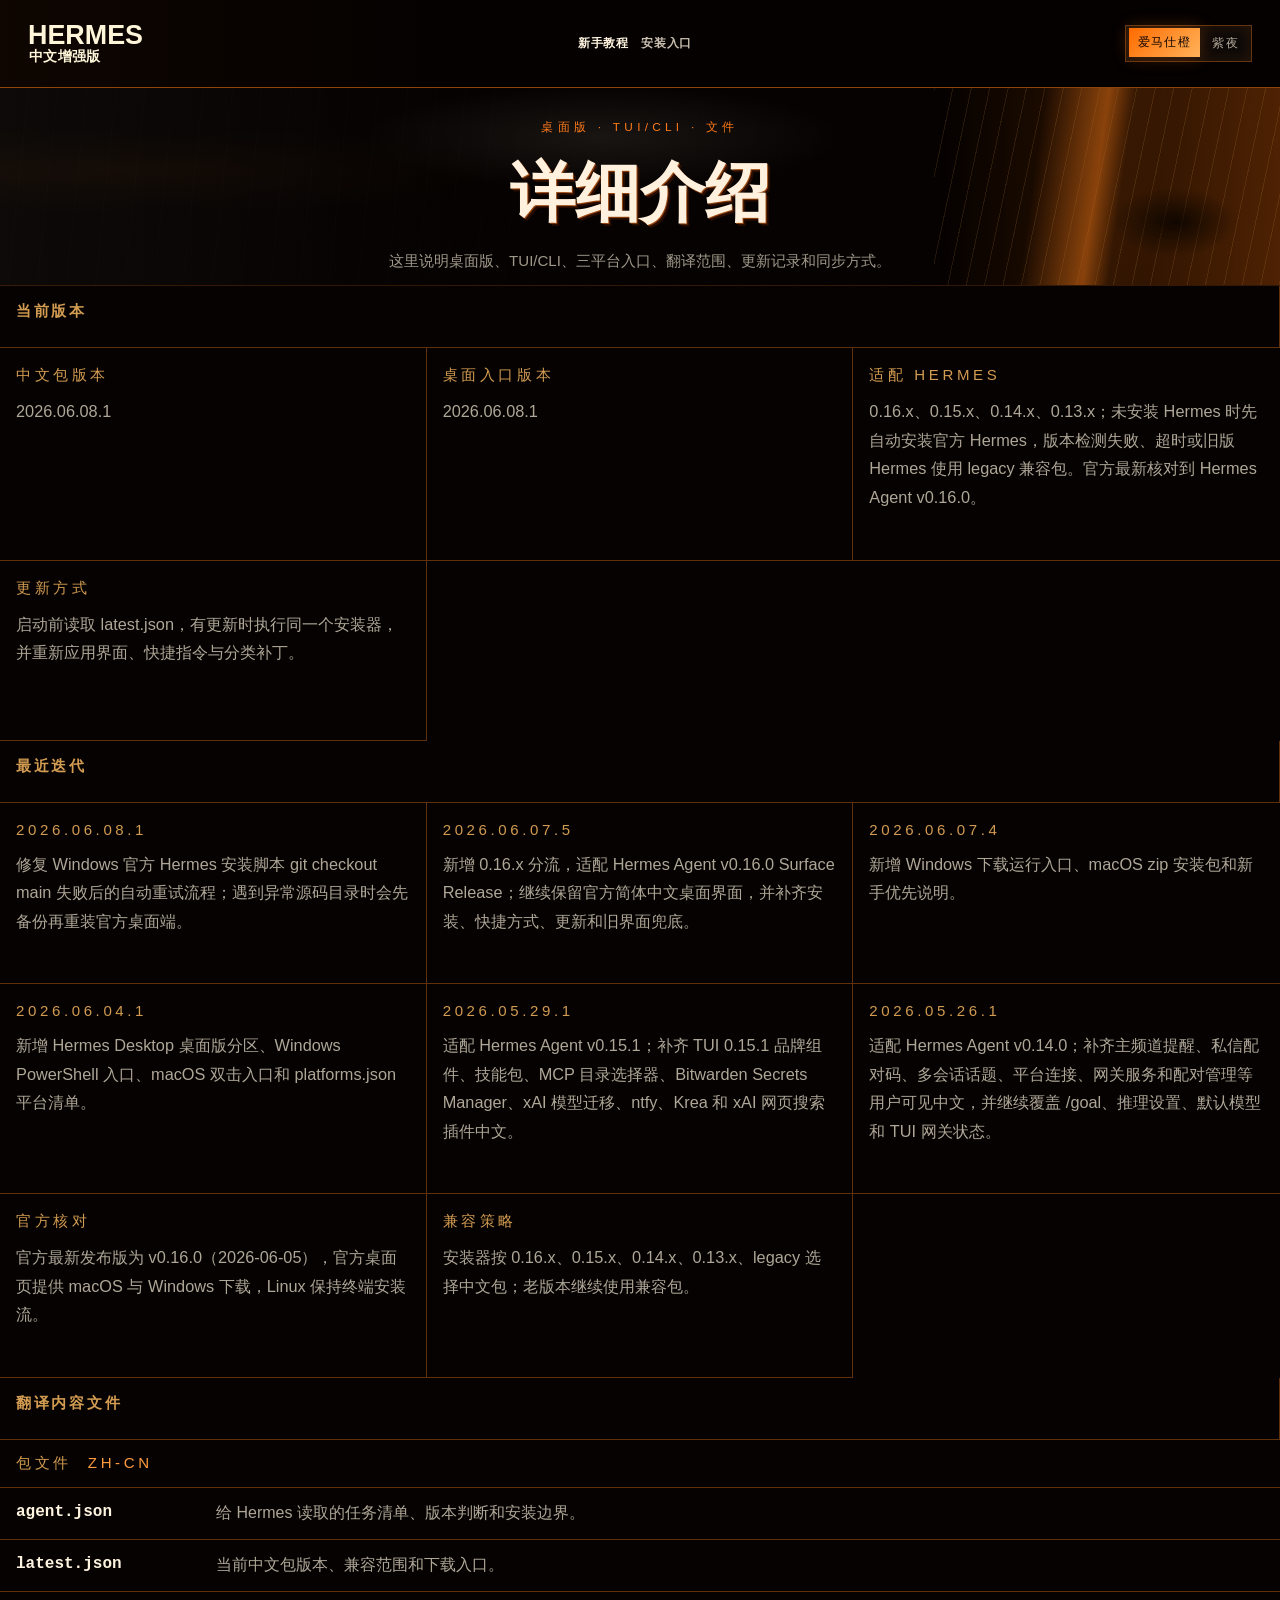
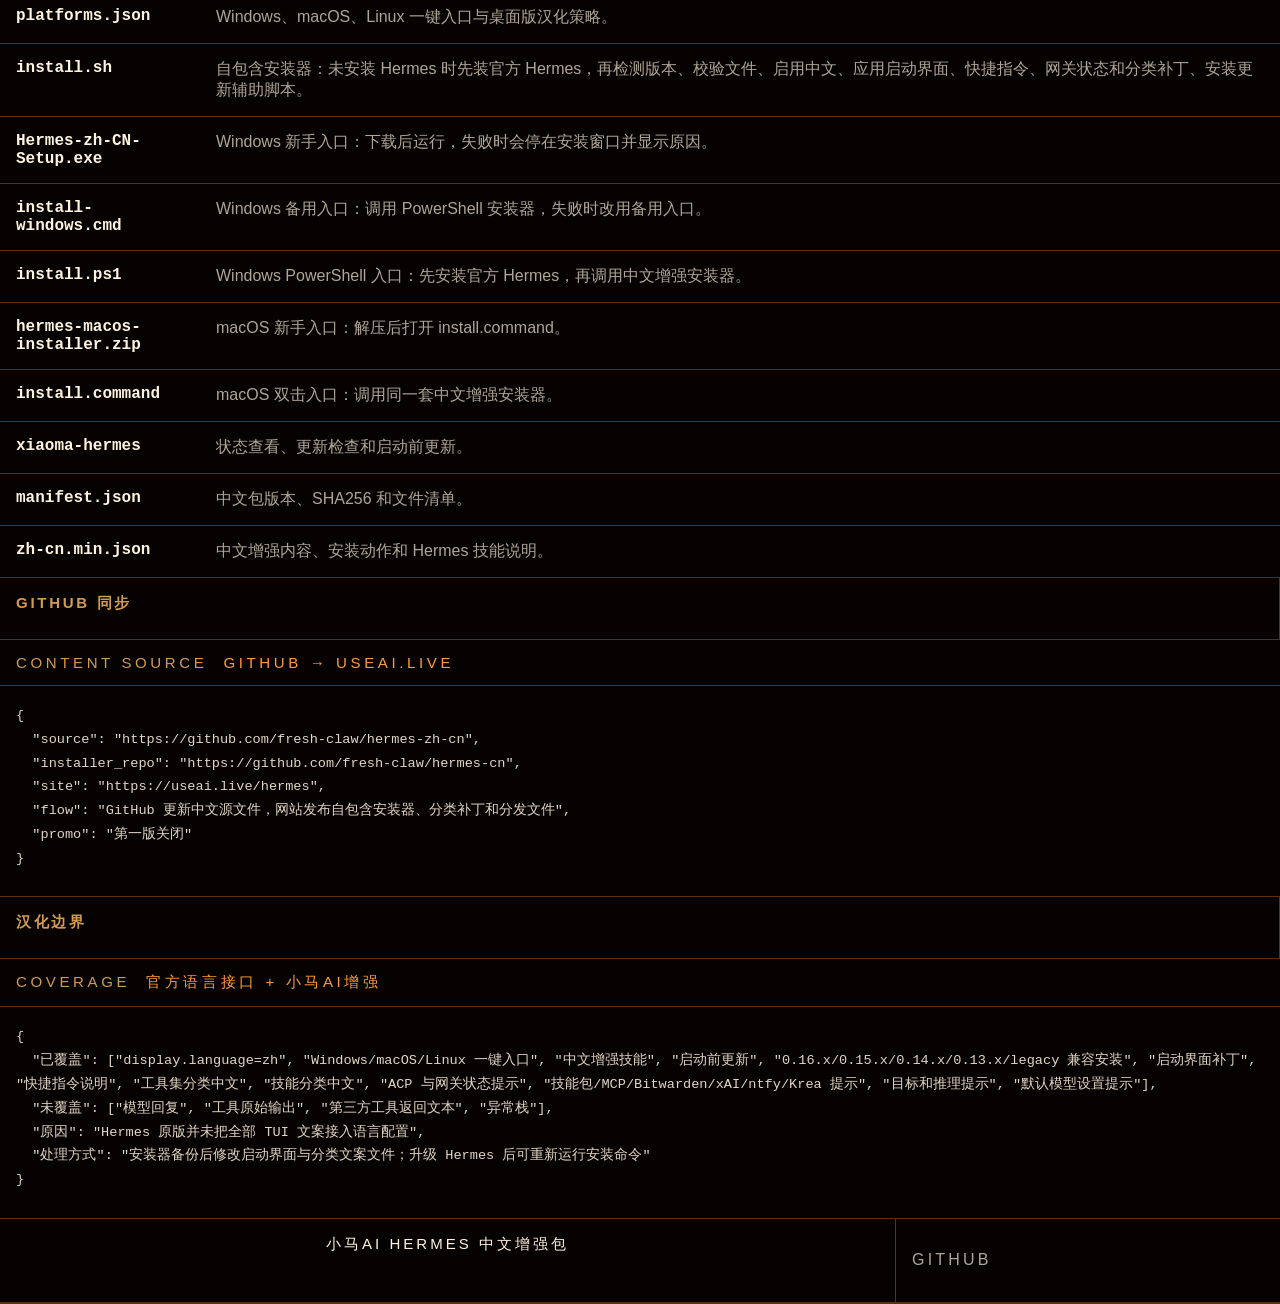
==== commit 8c8037e3: "Repair Windows installer retry flow" ====
--- a/web/details.html
+++ b/web/details.html
@@ -122,11 +122,11 @@
         </div>
         <article class="feature">
           <h3>中文包版本</h3>
-          <p>2026.06.07.5</p>
+          <p>2026.06.08.1</p>
         </article>
 	      <article class="feature">
 	        <h3>桌面入口版本</h3>
-	        <p>2026.06.07.5</p>
+	        <p>2026.06.08.1</p>
 	      </article>
         <article class="feature">
           <h3>适配 Hermes</h3>
@@ -142,6 +142,10 @@
         <div class="cell section-title">
           <h2 id="iteration-title">最近迭代</h2>
         </div>
+        <article class="feature">
+          <h3>2026.06.08.1</h3>
+          <p>修复 Windows 官方 Hermes 安装脚本 git checkout main 失败后的自动重试流程；遇到异常源码目录时会先备份再重装官方桌面端。</p>
+        </article>
         <article class="feature">
           <h3>2026.06.07.5</h3>
           <p>新增 0.16.x 分流，适配 Hermes Agent v0.16.0 Surface Release；继续保留官方简体中文桌面界面，并补齐安装、快捷方式、更新和旧界面兜底。</p>
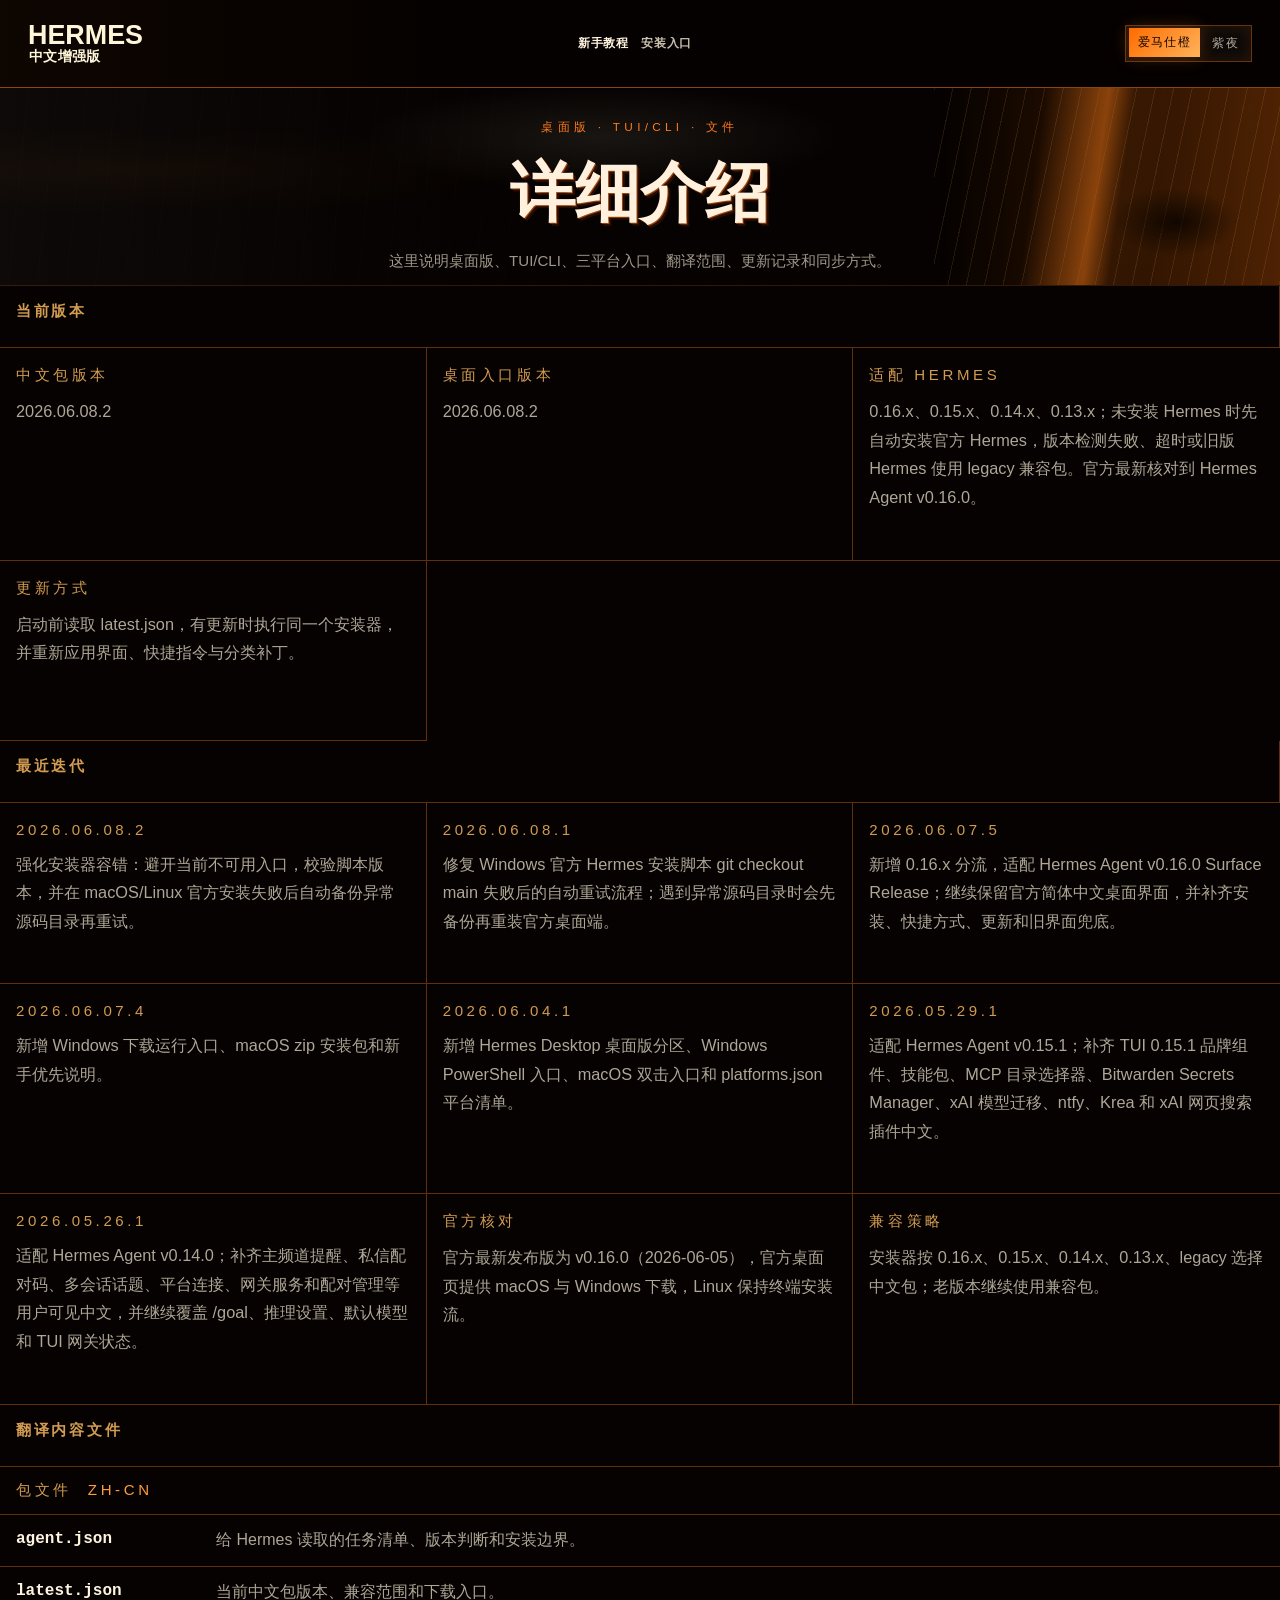
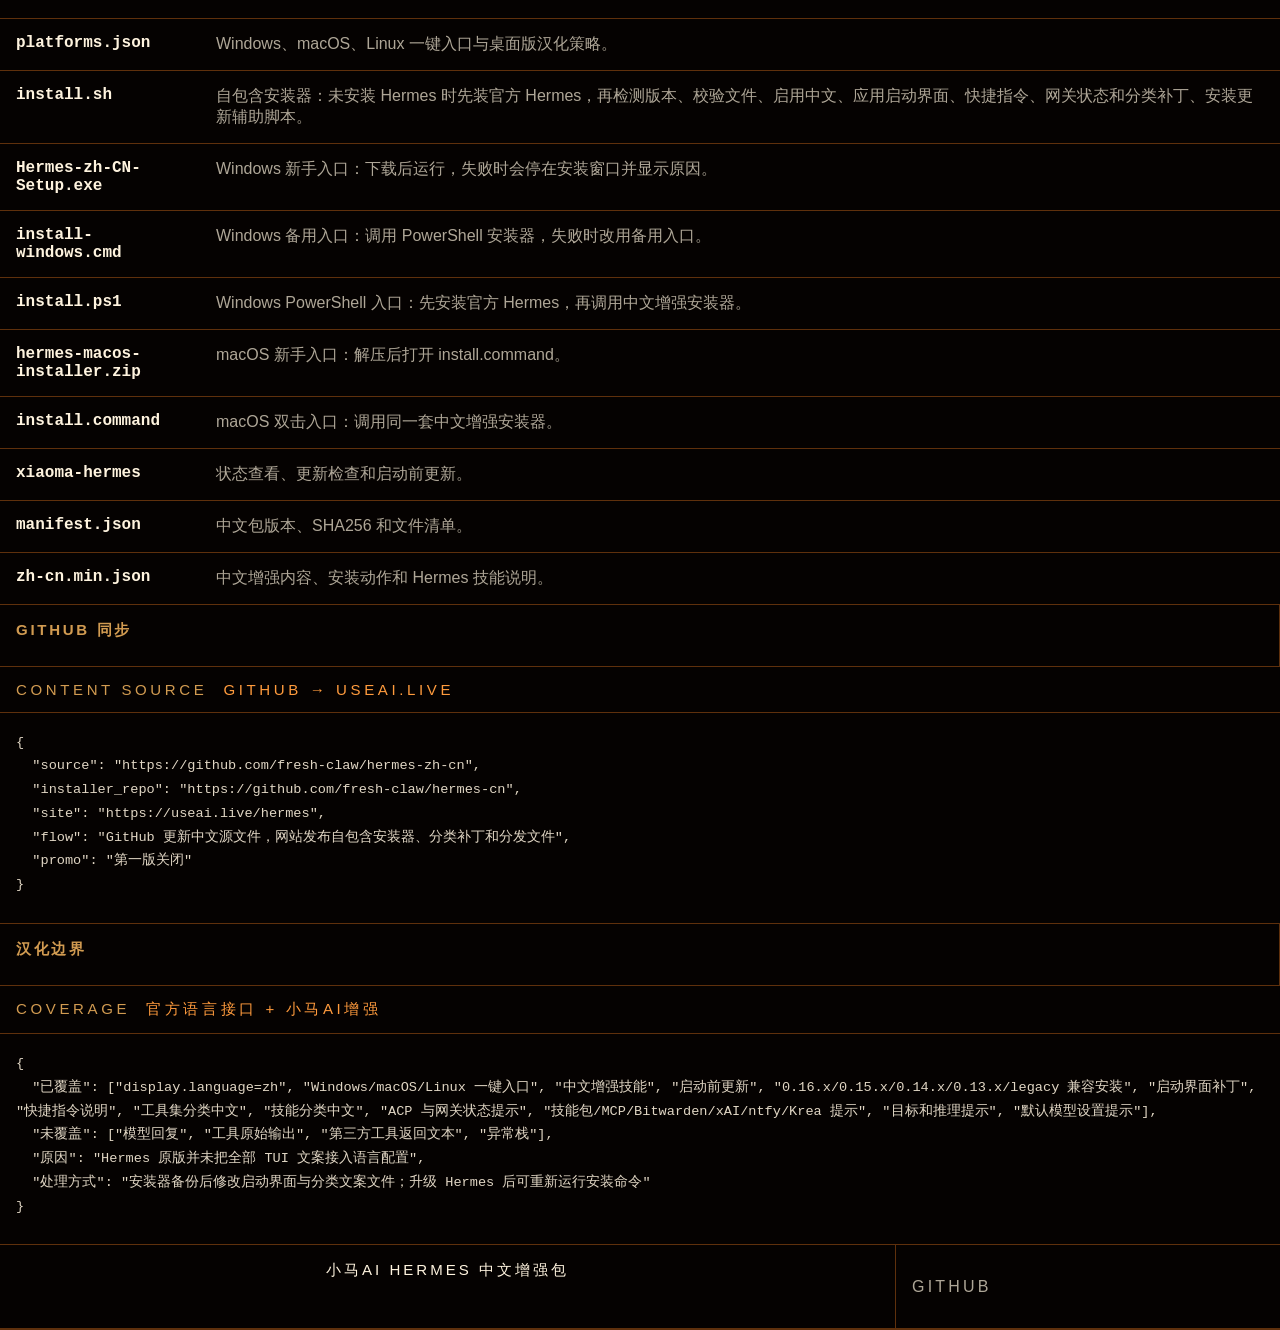
==== commit f3f3ab38: "Publish installer tolerance update" ====
--- a/web/details.html
+++ b/web/details.html
@@ -122,11 +122,11 @@
         </div>
         <article class="feature">
           <h3>中文包版本</h3>
-          <p>2026.06.08.1</p>
+          <p>2026.06.08.2</p>
         </article>
 	      <article class="feature">
 	        <h3>桌面入口版本</h3>
-	        <p>2026.06.08.1</p>
+	        <p>2026.06.08.2</p>
 	      </article>
         <article class="feature">
           <h3>适配 Hermes</h3>
@@ -142,6 +142,10 @@
         <div class="cell section-title">
           <h2 id="iteration-title">最近迭代</h2>
         </div>
+        <article class="feature">
+          <h3>2026.06.08.2</h3>
+          <p>强化安装器容错：避开当前不可用入口，校验脚本版本，并在 macOS/Linux 官方安装失败后自动备份异常源码目录再重试。</p>
+        </article>
         <article class="feature">
           <h3>2026.06.08.1</h3>
           <p>修复 Windows 官方 Hermes 安装脚本 git checkout main 失败后的自动重试流程；遇到异常源码目录时会先备份再重装官方桌面端。</p>
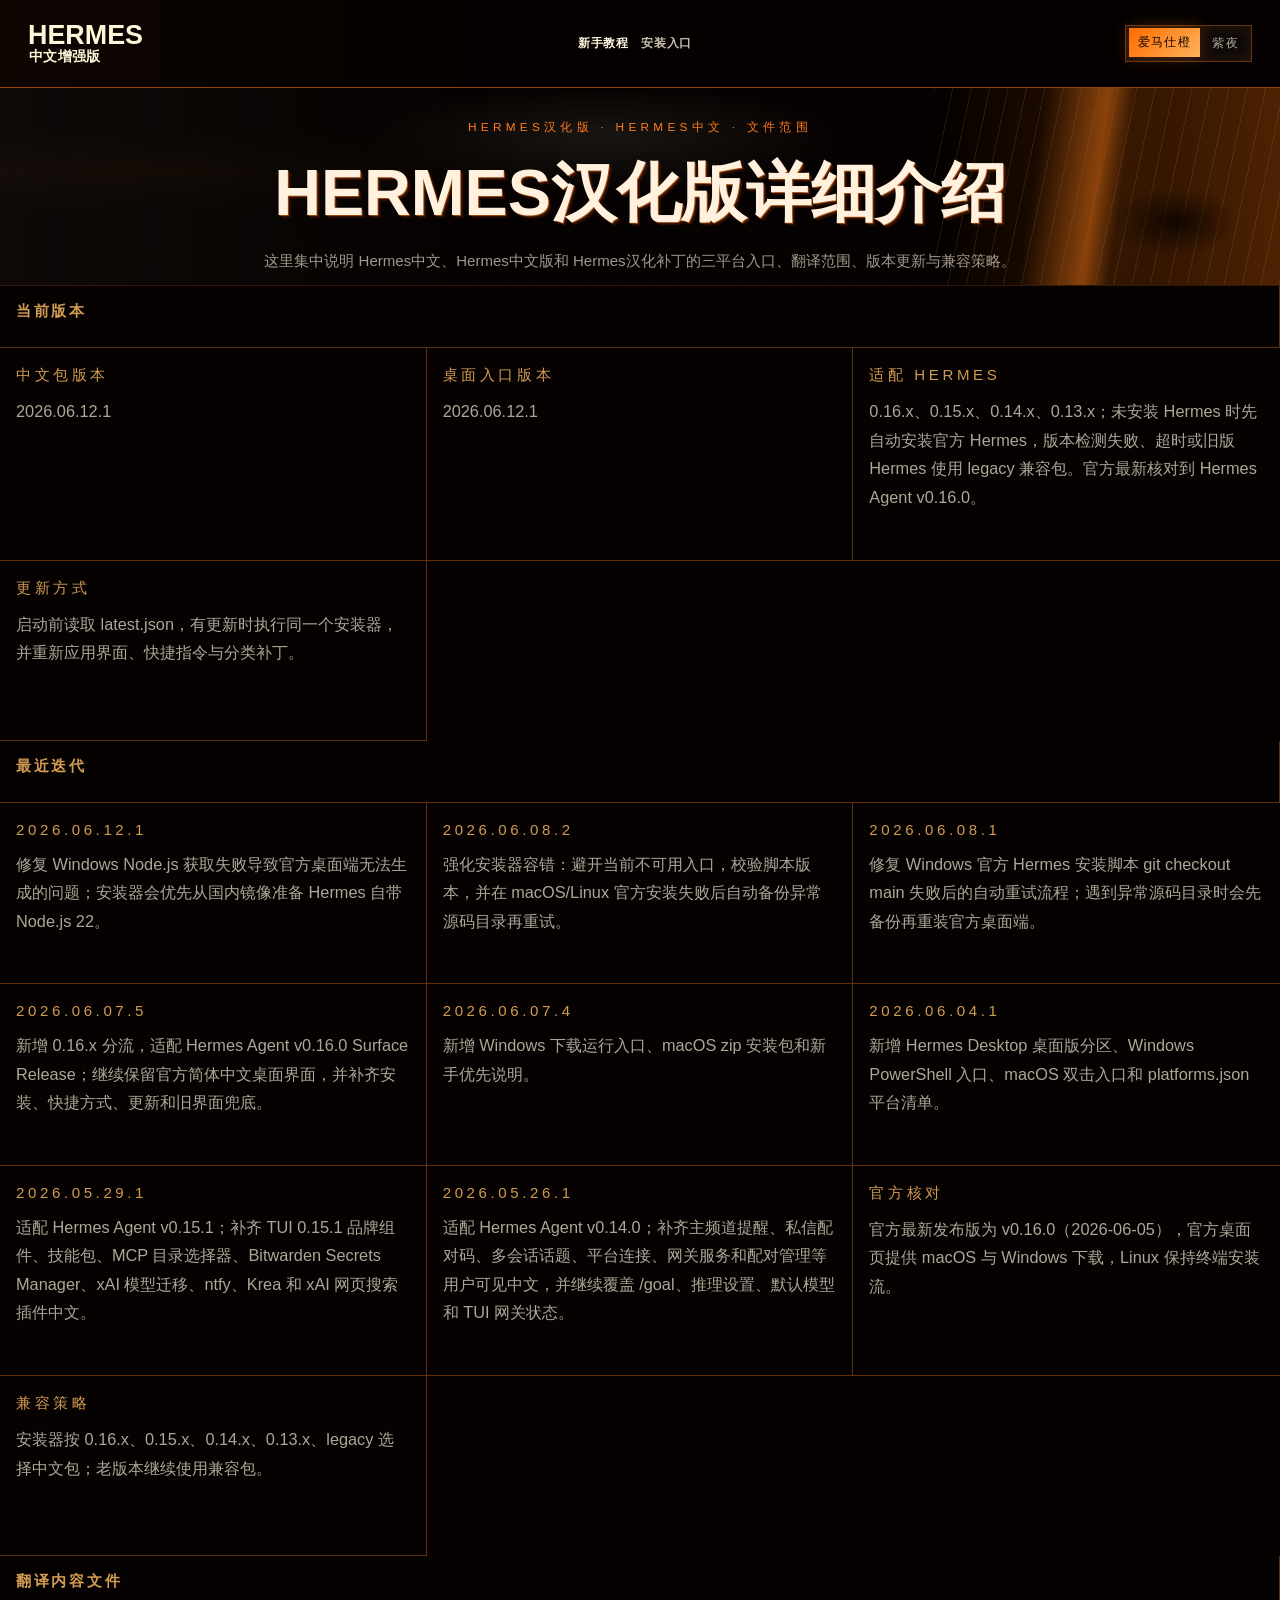
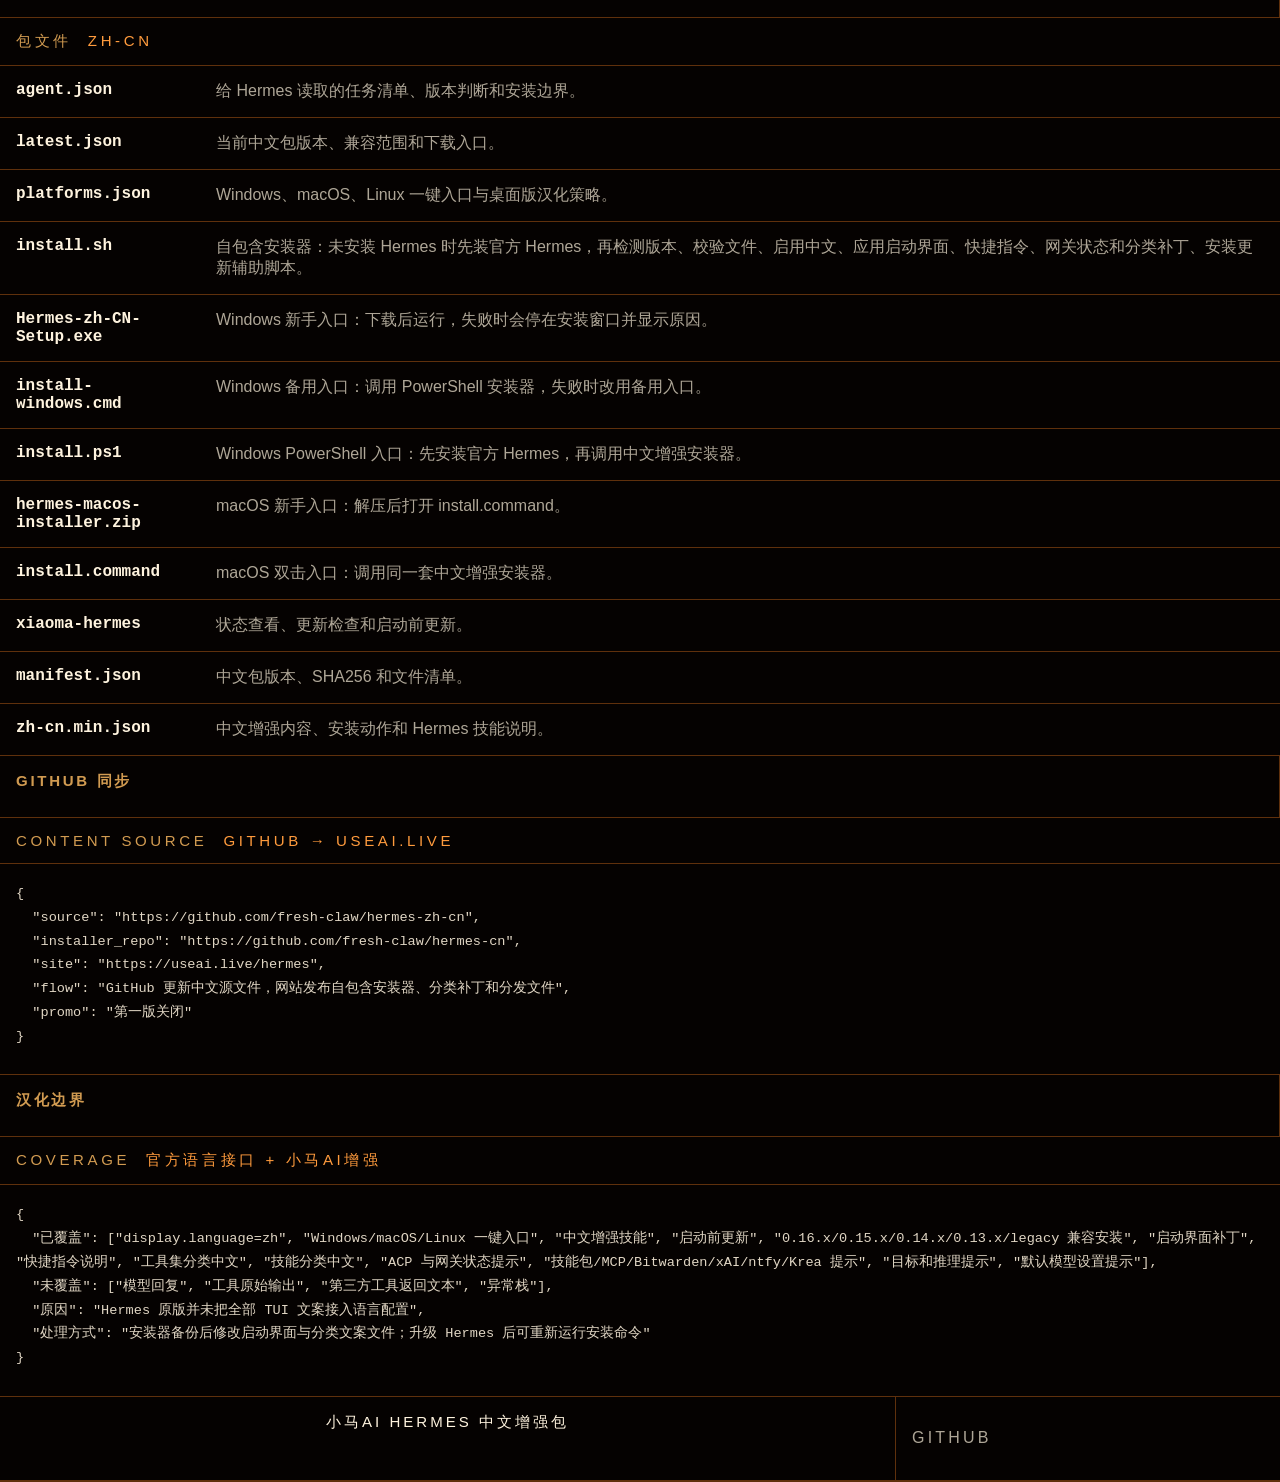
==== commit 26dbd434: "Publish Windows Node installer fix" ====
--- a/web/details.html
+++ b/web/details.html
@@ -3,27 +3,31 @@
   <head>
     <meta charset="utf-8" />
     <meta name="viewport" content="width=device-width, initial-scale=1" />
-    <title>Hermes Desktop 与 TUI/CLI 中文补丁详情｜汉化文件与版本说明</title>
+    <title>Hermes汉化版详情｜Hermes中文与 Hermes中文版文件范围说明</title>
     <meta
       name="description"
-      content="Hermes Agent 中文补丁详情：查看小马AI Hermes 中文增强包版本、汉化文件范围、GitHub 同步方式、legacy 兼容策略和爱马仕机器人补丁边界。"
+      content="Hermes汉化版详情页：查看 Hermes中文、Hermes中文版和 Hermes汉化补丁的版本、文件范围、兼容策略、GitHub 同步方式与更新说明。"
     />
     <meta name="robots" content="index,follow,max-snippet:-1,max-image-preview:large" />
     <meta
       name="keywords"
-      content="Hermes Agent 中文补丁,Hermes Agent 汉化文件,Hermes Agent 汉化补丁详情,Hermes 中文增强包版本,爱马仕机器人补丁,Hermes Agent legacy 兼容,Hermes Agent TUI 汉化"
+      content="Hermes汉化版详情,Hermes中文详情,Hermes中文版详情,Hermes汉化补丁,Hermes Agent 中文补丁,Hermes Agent 汉化文件,Hermes 中文增强包版本,Hermes Agent legacy 兼容,Hermes Agent TUI 汉化"
     />
     <link rel="canonical" href="https://useai.live/hermes/details.html" />
     <link rel="sitemap" type="application/xml" href="https://useai.live/hermes/sitemap.xml" />
     <link rel="alternate" type="text/markdown" href="https://useai.live/hermes/llms.txt" title="LLMs summary" />
     <meta property="og:type" content="article" />
     <meta property="og:site_name" content="小马AI" />
-    <meta property="og:title" content="Hermes Agent 中文补丁详情｜汉化文件与版本说明" />
-    <meta property="og:description" content="查看 Hermes Agent 汉化补丁的版本、文件范围、GitHub 同步方式和小马AI中文增强边界。" />
+    <meta property="og:title" content="Hermes汉化版详情｜Hermes中文与 Hermes中文版文件范围说明" />
+    <meta property="og:description" content="查看 Hermes汉化版、Hermes中文和 Hermes中文版的版本、文件范围、兼容策略与更新说明。" />
     <meta property="og:url" content="https://useai.live/hermes/details.html" />
     <meta property="og:image" content="https://useai.live/hermes/assets/site-logo.png" />
     <meta name="twitter:card" content="summary" />
+    <meta name="twitter:title" content="Hermes汉化版详情｜Hermes中文与 Hermes中文版文件范围说明" />
+    <meta name="twitter:description" content="查看 Hermes汉化版、Hermes中文和 Hermes中文版的版本、文件范围、兼容策略与更新说明。" />
     <meta name="twitter:image" content="https://useai.live/hermes/assets/site-logo.png" />
+    <link rel="alternate" hreflang="zh-CN" href="https://useai.live/hermes/details.html" />
+    <link rel="alternate" hreflang="x-default" href="https://useai.live/hermes/details.html" />
     <script type="application/ld+json">
 {
   "@context": "https://schema.org",
@@ -32,11 +36,14 @@
       "@type": "WebPage",
       "@id": "https://useai.live/hermes/details.html#webpage",
       "url": "https://useai.live/hermes/details.html",
-      "name": "Hermes Agent 中文补丁详情｜汉化文件与版本说明",
-      "description": "Hermes Agent 中文补丁详情页，说明小马AI Hermes 中文增强包版本、汉化文件范围、GitHub 同步方式和 legacy 兼容策略。",
+      "name": "Hermes汉化版详情｜Hermes中文与 Hermes中文版文件范围说明",
+      "description": "Hermes汉化版详情页，说明 Hermes中文、Hermes中文版和 Hermes汉化补丁的版本、文件范围、GitHub 同步方式和 legacy 兼容策略。",
       "inLanguage": "zh-CN",
-      "dateModified": "2026-06-04",
+      "dateModified": "2026-06-12",
       "keywords": [
+        "Hermes汉化版详情",
+        "Hermes中文详情",
+        "Hermes中文版详情",
         "Hermes Agent 中文补丁",
         "Hermes Agent 汉化文件",
         "Hermes Agent 汉化补丁详情",
@@ -54,7 +61,7 @@
         {
           "@type": "ListItem",
           "position": 1,
-          "name": "Hermes Agent 汉化补丁",
+          "name": "Hermes汉化版",
           "item": "https://useai.live/hermes/"
         },
         {
@@ -110,9 +117,9 @@
 
       <section class="hero detail-hero grid">
         <div class="hero-inner">
-          <p class="kicker">桌面版 · TUI/CLI · 文件</p>
-          <h1>详细介绍</h1>
-          <p class="lede">这里说明桌面版、TUI/CLI、三平台入口、翻译范围、更新记录和同步方式。</p>
+          <p class="kicker">Hermes汉化版 · Hermes中文 · 文件范围</p>
+          <h1>Hermes汉化版详细介绍</h1>
+          <p class="lede">这里集中说明 Hermes中文、Hermes中文版和 Hermes汉化补丁的三平台入口、翻译范围、版本更新与兼容策略。</p>
         </div>
       </section>
 
@@ -122,11 +129,11 @@
         </div>
         <article class="feature">
           <h3>中文包版本</h3>
-          <p>2026.06.08.2</p>
+          <p>2026.06.12.1</p>
         </article>
 	      <article class="feature">
 	        <h3>桌面入口版本</h3>
-	        <p>2026.06.08.2</p>
+	        <p>2026.06.12.1</p>
 	      </article>
         <article class="feature">
           <h3>适配 Hermes</h3>
@@ -142,6 +149,10 @@
         <div class="cell section-title">
           <h2 id="iteration-title">最近迭代</h2>
         </div>
+        <article class="feature">
+          <h3>2026.06.12.1</h3>
+          <p>修复 Windows Node.js 获取失败导致官方桌面端无法生成的问题；安装器会优先从国内镜像准备 Hermes 自带 Node.js 22。</p>
+        </article>
         <article class="feature">
           <h3>2026.06.08.2</h3>
           <p>强化安装器容错：避开当前不可用入口，校验脚本版本，并在 macOS/Linux 官方安装失败后自动备份异常源码目录再重试。</p>
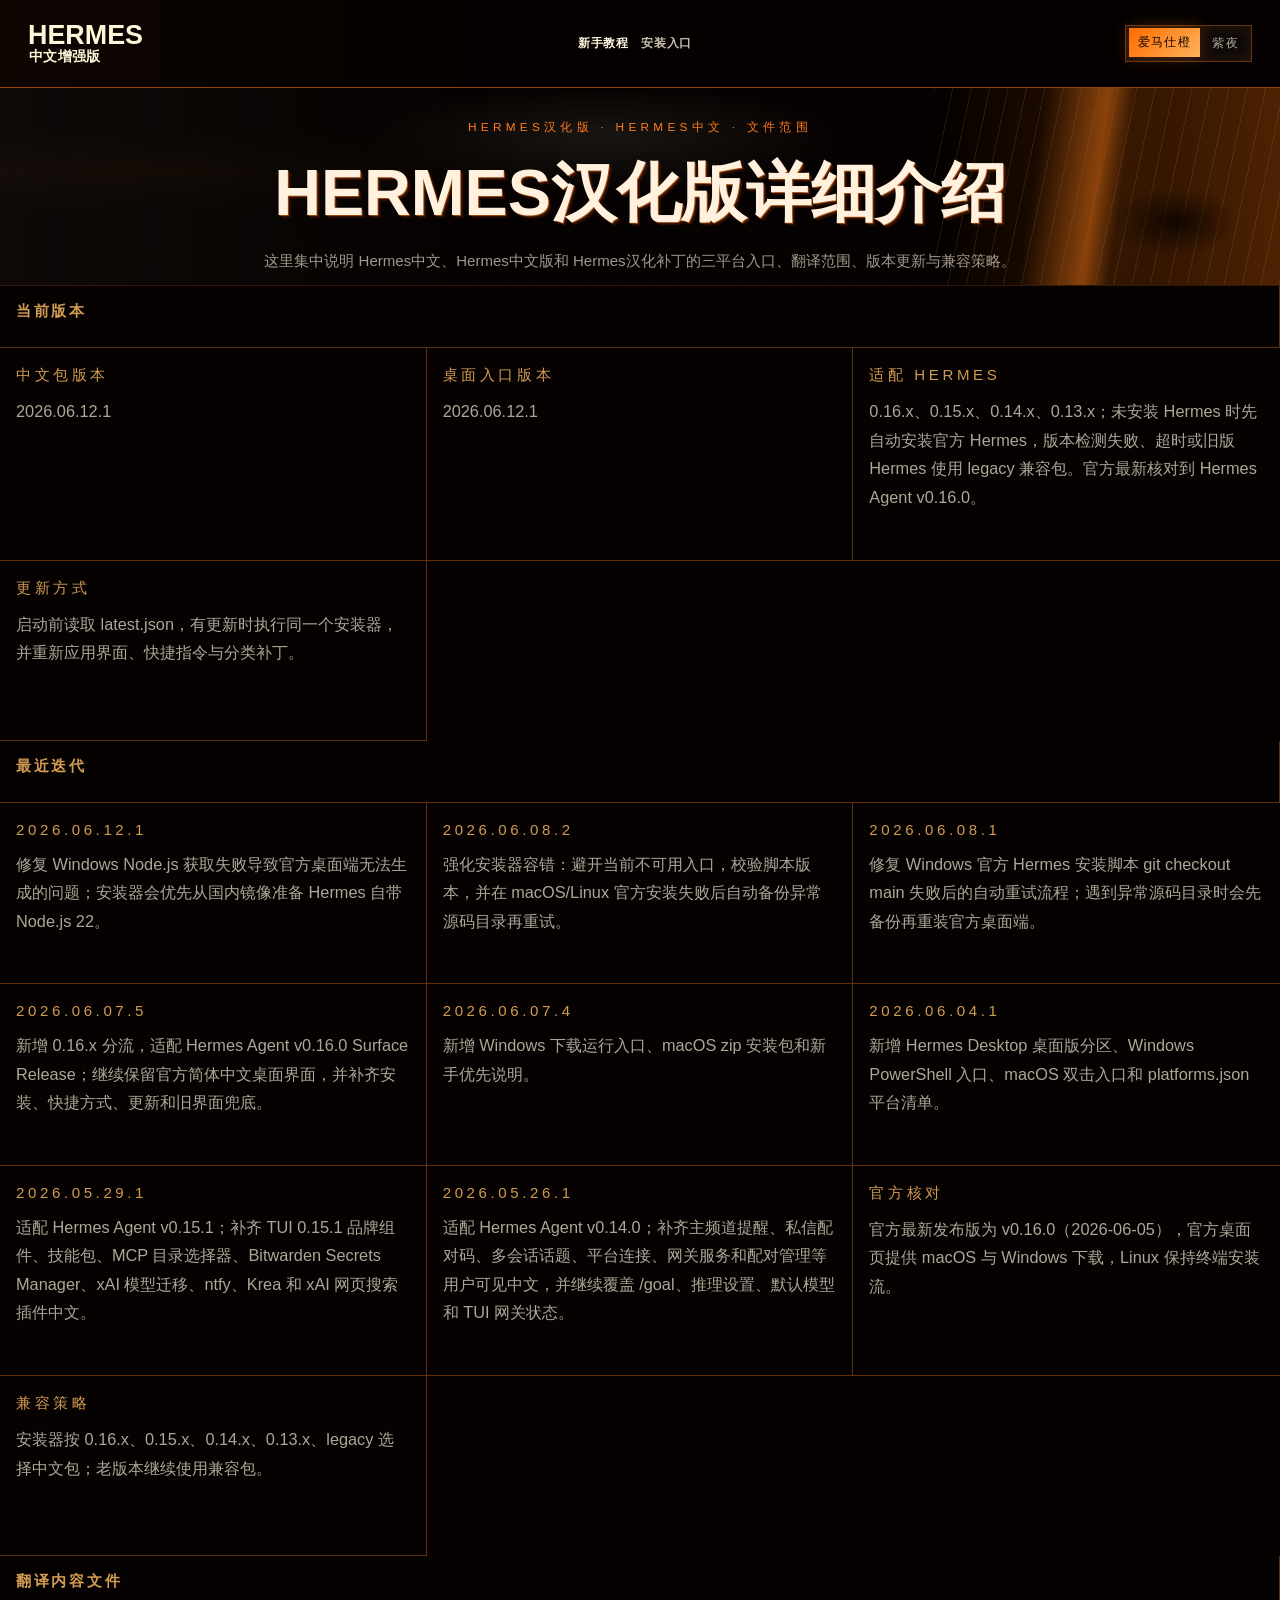
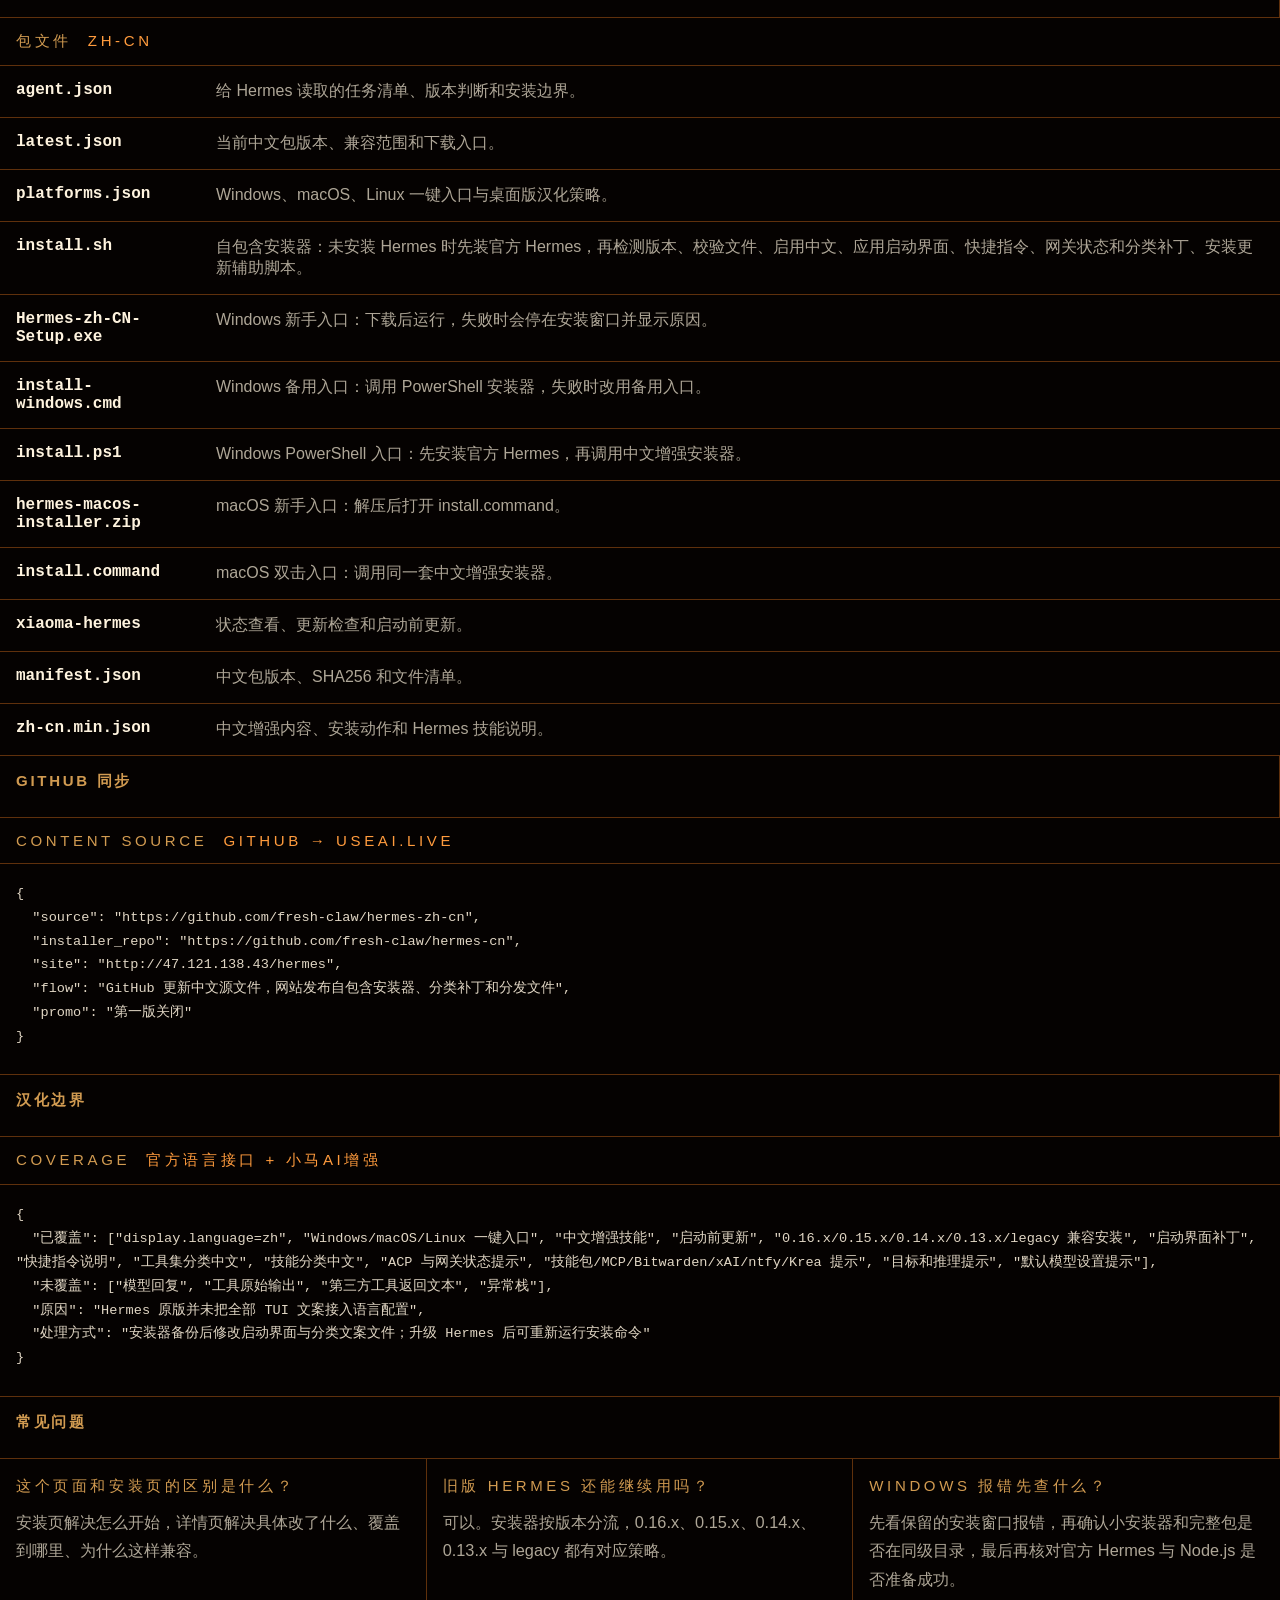
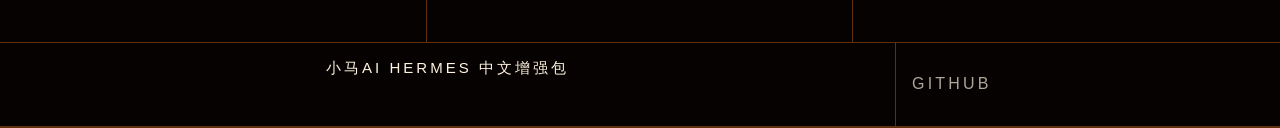
==== commit 3ad7bdbb: "Use domestic Hermes download endpoints" ====
--- a/web/details.html
+++ b/web/details.html
@@ -13,29 +13,37 @@
       name="keywords"
       content="Hermes汉化版详情,Hermes中文详情,Hermes中文版详情,Hermes汉化补丁,Hermes Agent 中文补丁,Hermes Agent 汉化文件,Hermes 中文增强包版本,Hermes Agent legacy 兼容,Hermes Agent TUI 汉化"
     />
-    <link rel="canonical" href="https://useai.live/hermes/details.html" />
-    <link rel="sitemap" type="application/xml" href="https://useai.live/hermes/sitemap.xml" />
-    <link rel="alternate" type="text/markdown" href="https://useai.live/hermes/llms.txt" title="LLMs summary" />
+    <link rel="canonical" href="http://47.121.138.43/hermes/details.html" />
+    <link rel="sitemap" type="application/xml" href="http://47.121.138.43/hermes/sitemap.xml" />
+    <link rel="alternate" type="text/markdown" href="http://47.121.138.43/hermes/llms.txt" title="LLMs summary" />
+    <link rel="alternate" type="text/plain" href="http://47.121.138.43/hermes/llms-full.txt" title="LLMs full summary" />
     <meta property="og:type" content="article" />
     <meta property="og:site_name" content="小马AI" />
     <meta property="og:title" content="Hermes汉化版详情｜Hermes中文与 Hermes中文版文件范围说明" />
     <meta property="og:description" content="查看 Hermes汉化版、Hermes中文和 Hermes中文版的版本、文件范围、兼容策略与更新说明。" />
-    <meta property="og:url" content="https://useai.live/hermes/details.html" />
-    <meta property="og:image" content="https://useai.live/hermes/assets/site-logo.png" />
+    <meta property="og:url" content="http://47.121.138.43/hermes/details.html" />
+    <meta property="og:image" content="http://47.121.138.43/hermes/assets/site-logo.png" />
     <meta name="twitter:card" content="summary" />
     <meta name="twitter:title" content="Hermes汉化版详情｜Hermes中文与 Hermes中文版文件范围说明" />
     <meta name="twitter:description" content="查看 Hermes汉化版、Hermes中文和 Hermes中文版的版本、文件范围、兼容策略与更新说明。" />
-    <meta name="twitter:image" content="https://useai.live/hermes/assets/site-logo.png" />
-    <link rel="alternate" hreflang="zh-CN" href="https://useai.live/hermes/details.html" />
-    <link rel="alternate" hreflang="x-default" href="https://useai.live/hermes/details.html" />
+    <meta name="twitter:image" content="http://47.121.138.43/hermes/assets/site-logo.png" />
+    <link rel="alternate" hreflang="zh-CN" href="http://47.121.138.43/hermes/details.html" />
+    <link rel="alternate" hreflang="x-default" href="http://47.121.138.43/hermes/details.html" />
     <script type="application/ld+json">
 {
   "@context": "https://schema.org",
   "@graph": [
     {
+      "@type": "WebSite",
+      "@id": "https://useai.live/#website",
+      "name": "小马AI",
+      "url": "https://useai.live/",
+      "inLanguage": "zh-CN"
+    },
+    {
       "@type": "WebPage",
-      "@id": "https://useai.live/hermes/details.html#webpage",
-      "url": "https://useai.live/hermes/details.html",
+      "@id": "http://47.121.138.43/hermes/details.html#webpage",
+      "url": "http://47.121.138.43/hermes/details.html",
       "name": "Hermes汉化版详情｜Hermes中文与 Hermes中文版文件范围说明",
       "description": "Hermes汉化版详情页，说明 Hermes中文、Hermes中文版和 Hermes汉化补丁的版本、文件范围、GitHub 同步方式和 legacy 兼容策略。",
       "inLanguage": "zh-CN",
@@ -52,23 +60,74 @@
         "Hermes Agent legacy 兼容"
       ],
       "isPartOf": { "@id": "https://useai.live/#website" },
-      "about": { "@id": "https://useai.live/hermes/#software" }
+      "about": { "@id": "http://47.121.138.43/hermes/#software" }
     },
     {
+      "@type": "Article",
+      "@id": "http://47.121.138.43/hermes/details.html#article",
+      "headline": "Hermes汉化版详情｜Hermes中文与 Hermes中文版文件范围说明",
+      "description": "说明 Hermes汉化版、Hermes中文、Hermes中文版和 Hermes汉化补丁的文件范围、更新节奏、兼容版本与安装策略。",
+      "mainEntityOfPage": { "@id": "http://47.121.138.43/hermes/details.html#webpage" },
+      "author": {
+        "@type": "Organization",
+        "name": "小马AI"
+      },
+      "publisher": {
+        "@type": "Organization",
+        "name": "小马AI",
+        "logo": {
+          "@type": "ImageObject",
+          "url": "http://47.121.138.43/hermes/assets/site-logo.png"
+        }
+      },
+      "dateModified": "2026-06-12",
+      "inLanguage": "zh-CN"
+    },
+    {
+      "@type": "FAQPage",
+      "@id": "http://47.121.138.43/hermes/details.html#faq",
+      "mainEntity": [
+        {
+          "@type": "Question",
+          "name": "Hermes汉化版详情页主要解决什么问题？",
+          "acceptedAnswer": {
+            "@type": "Answer",
+            "text": "主要说明 Hermes汉化版、Hermes中文和 Hermes中文版分别包含哪些文件、适配哪些官方版本、安装失败时如何回退，以及更新后会替换哪些界面与提示。"
+          }
+        },
+        {
+          "@type": "Question",
+          "name": "Hermes Agent 旧版本还能继续使用中文增强吗？",
+          "acceptedAnswer": {
+            "@type": "Answer",
+            "text": "可以。安装器会按 0.16.x、0.15.x、0.14.x、0.13.x 和 legacy 分流，旧版本优先走兼容包，不强制用户先升级到最新官方版本。"
+          }
+        },
+        {
+          "@type": "Question",
+          "name": "Windows 安装失败时先看哪里？",
+          "acceptedAnswer": {
+            "@type": "Answer",
+            "text": "先看安装窗口保留的报错文本，再核对是否把完整包与小安装器放在同级目录，最后再看官方 Hermes 和 Node.js 是否成功准备完成。"
+          }
+        }
+      ]
+    },
+    {
       "@type": "BreadcrumbList",
-      "@id": "https://useai.live/hermes/details.html#breadcrumb",
+      "@id": "http://47.121.138.43/hermes/details.html#breadcrumb",
       "itemListElement": [
         {
           "@type": "ListItem",
           "position": 1,
           "name": "Hermes汉化版",
-          "item": "https://useai.live/hermes/"
+          "item": "http://47.121.138.43/hermes/"
         },
         {
           "@type": "ListItem",
           "position": 2,
           "name": "详细介绍",
-          "item": "https://useai.live/hermes/details.html"
+          "item": "http://47.121.138.43/hermes/details.html"
         }
       ]
     }
@@ -229,7 +288,7 @@
           <pre>{
   "source": "https://github.com/fresh-claw/hermes-zh-cn",
   "installer_repo": "https://github.com/fresh-claw/hermes-cn",
-  "site": "https://useai.live/hermes",
+  "site": "http://47.121.138.43/hermes",
   "flow": "GitHub 更新中文源文件，网站发布自包含安装器、分类补丁和分发文件",
   "promo": "第一版关闭"
 }</pre>
@@ -254,6 +313,24 @@
         </div>
       </section>
 
+      <section class="features detail-grid grid" aria-labelledby="faq-title">
+        <div class="cell section-title">
+          <h2 id="faq-title">常见问题</h2>
+        </div>
+        <article class="feature">
+          <h3>这个页面和安装页的区别是什么？</h3>
+          <p>安装页解决怎么开始，详情页解决具体改了什么、覆盖到哪里、为什么这样兼容。</p>
+        </article>
+        <article class="feature">
+          <h3>旧版 Hermes 还能继续用吗？</h3>
+          <p>可以。安装器按版本分流，0.16.x、0.15.x、0.14.x、0.13.x 与 legacy 都有对应策略。</p>
+        </article>
+        <article class="feature">
+          <h3>Windows 报错先查什么？</h3>
+          <p>先看保留的安装窗口报错，再确认小安装器和完整包是否在同级目录，最后再核对官方 Hermes 与 Node.js 是否准备成功。</p>
+        </article>
+      </section>
+
       <footer class="footer grid">
         <div class="cell">
           <small>小马AI Hermes 中文增强包</small>
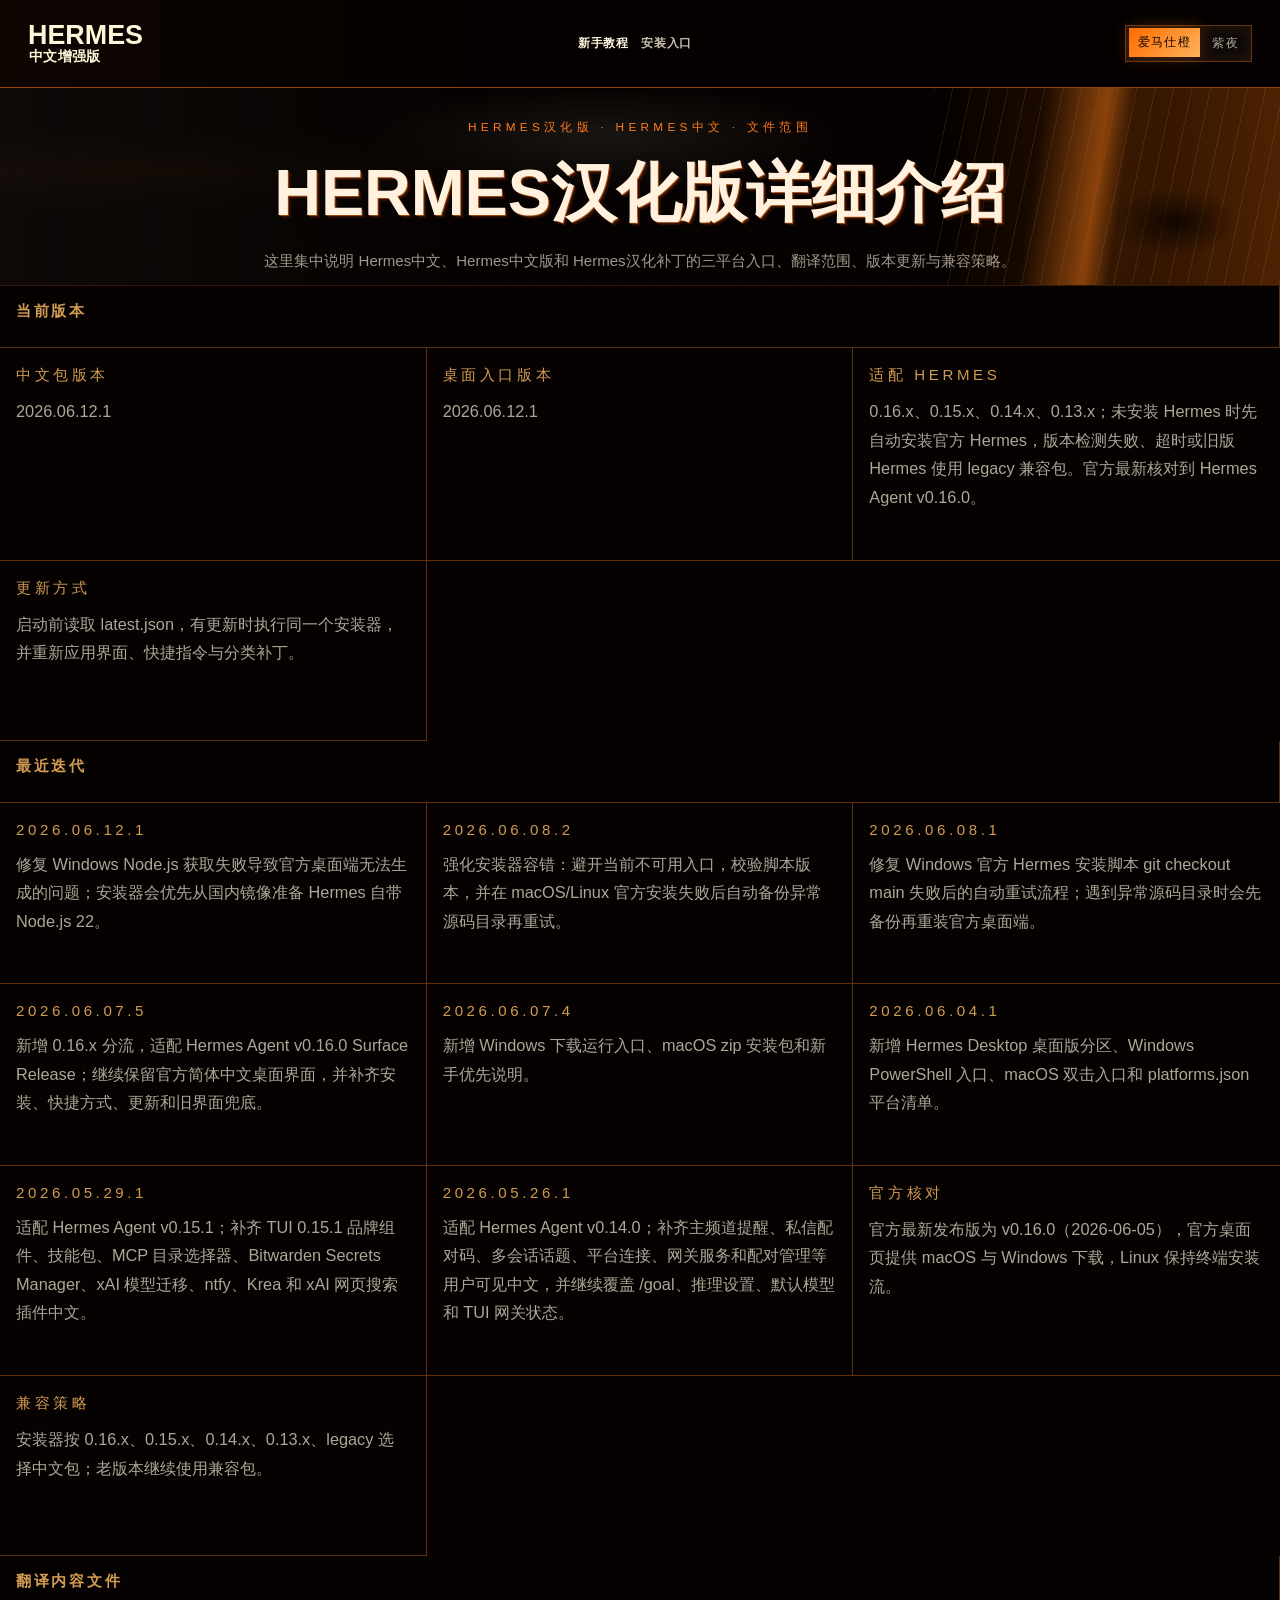
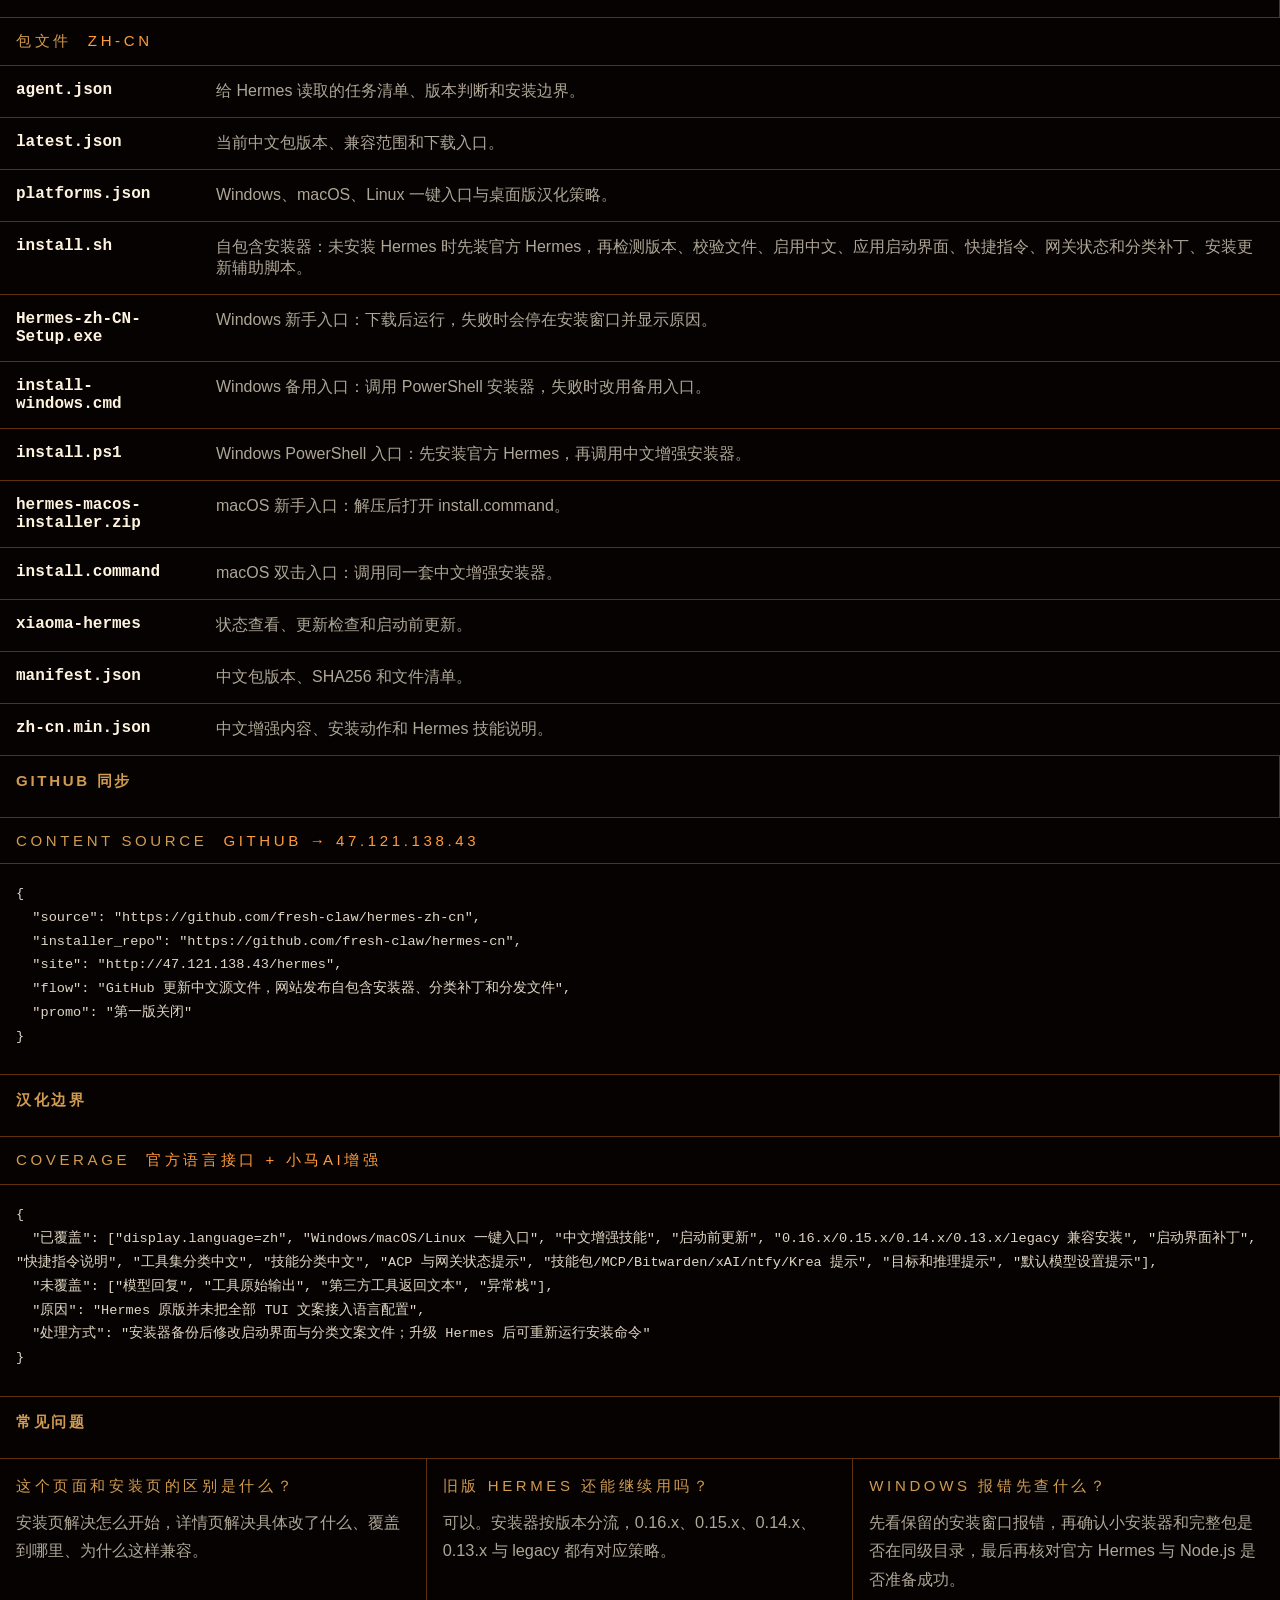
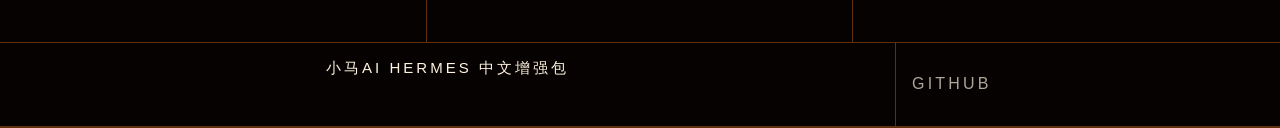
==== commit e43f2715: "Use domestic Hermes URLs throughout site" ====
--- a/web/details.html
+++ b/web/details.html
@@ -35,9 +35,9 @@
   "@graph": [
     {
       "@type": "WebSite",
-      "@id": "https://useai.live/#website",
+      "@id": "http://47.121.138.43/#website",
       "name": "小马AI",
-      "url": "https://useai.live/",
+      "url": "http://47.121.138.43/",
       "inLanguage": "zh-CN"
     },
     {
@@ -59,7 +59,7 @@
         "爱马仕机器人补丁",
         "Hermes Agent legacy 兼容"
       ],
-      "isPartOf": { "@id": "https://useai.live/#website" },
+      "isPartOf": { "@id": "http://47.121.138.43/#website" },
       "about": { "@id": "http://47.121.138.43/hermes/#software" }
     },
     {
@@ -283,7 +283,7 @@
         <div class="cell resolver">
           <div class="resolver-head">
             <span>CONTENT SOURCE</span>
-            <strong>GitHub → useai.live</strong>
+            <strong>GitHub → 47.121.138.43</strong>
           </div>
           <pre>{
   "source": "https://github.com/fresh-claw/hermes-zh-cn",
--- a/web/styles.css
+++ b/web/styles.css
@@ -5201,6 +5201,10 @@
   min-width: 0;
 }
 
+html[data-theme="orange"] .install-downloads-split {
+  grid-template-columns: minmax(0, 1fr) minmax(86px, 0.36fr);
+}
+
 html[data-theme="orange"] .download-button {
   display: inline-flex;
   align-items: center;
@@ -5225,6 +5229,13 @@
     inset 0 1px 0 rgba(255, 243, 220, 0.4),
     0 12px 24px rgba(255, 122, 26, 0.12);
   transition: transform 160ms ease, box-shadow 160ms ease, filter 160ms ease;
+}
+
+html[data-theme="orange"] .download-button-secondary {
+  background:
+    linear-gradient(180deg, rgba(255, 224, 179, 0.18), rgba(255, 166, 73, 0.1)),
+    rgba(22, 7, 1, 0.34);
+  color: #ffe7bd;
 }
 
 html[data-theme="orange"] .download-button:hover,
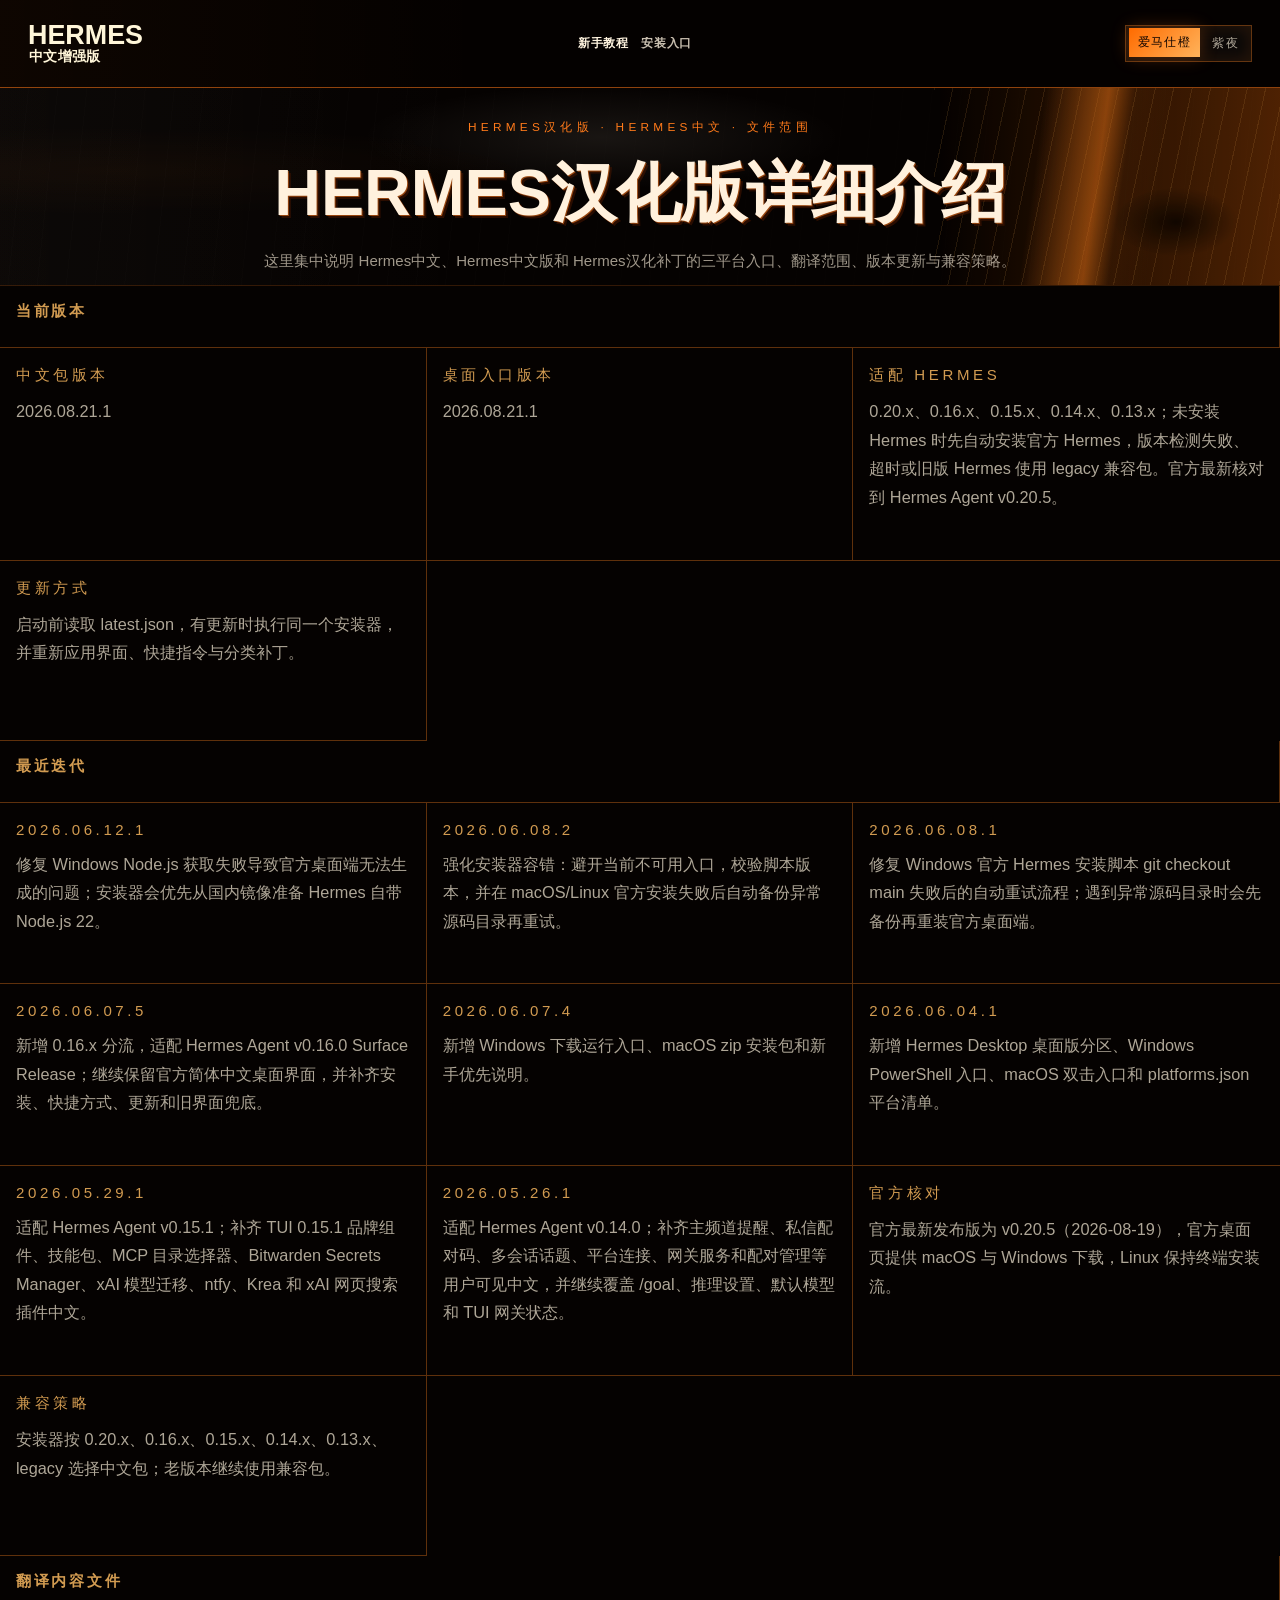
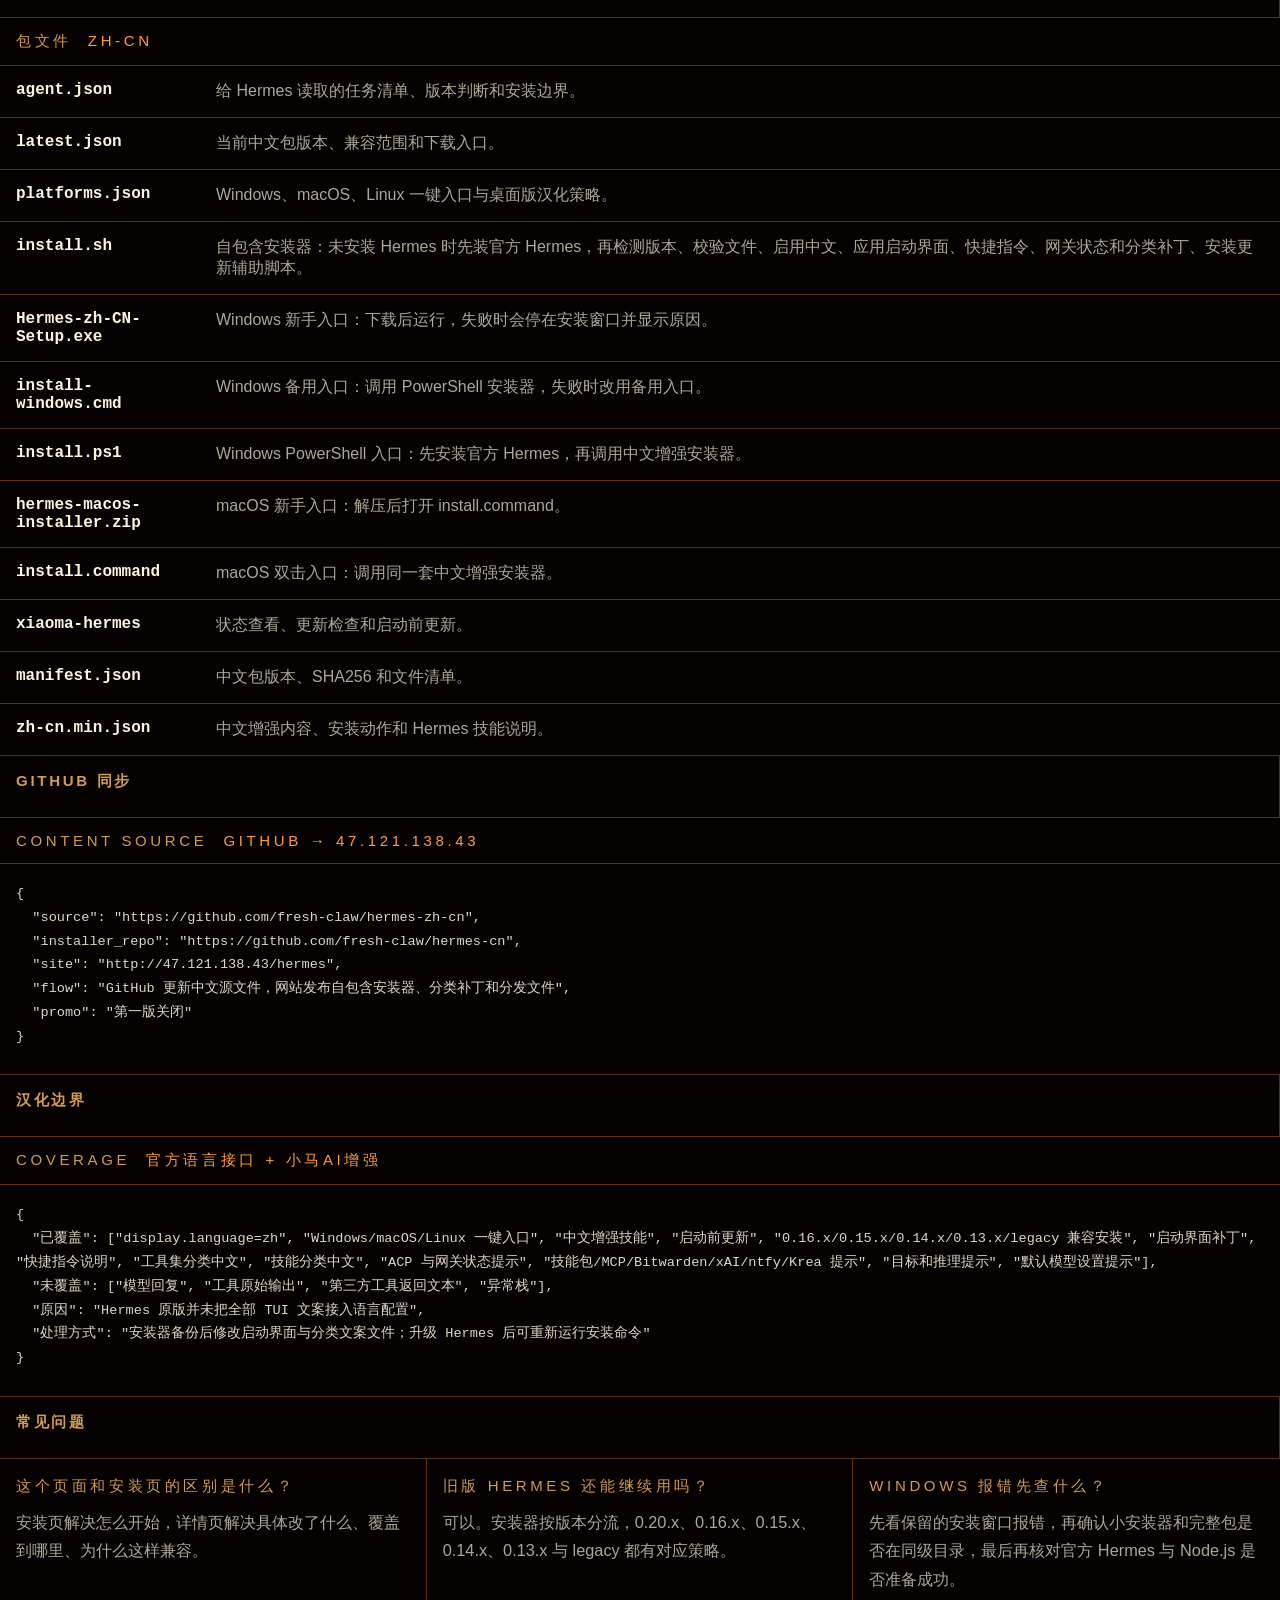
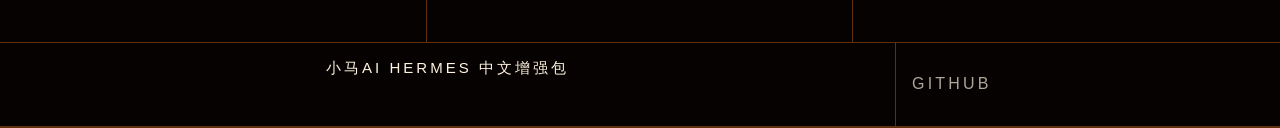
==== commit 8e957db2: "feat: add Hermes 0.20.5 Chinese patch route" ====
--- a/web/details.html
+++ b/web/details.html
@@ -100,7 +100,7 @@
           "name": "Hermes Agent 旧版本还能继续使用中文增强吗？",
           "acceptedAnswer": {
             "@type": "Answer",
-            "text": "可以。安装器会按 0.16.x、0.15.x、0.14.x、0.13.x 和 legacy 分流，旧版本优先走兼容包，不强制用户先升级到最新官方版本。"
+            "text": "可以。安装器会按 0.20.x、0.16.x、0.15.x、0.14.x、0.13.x 和 legacy 分流，旧版本优先走兼容包，不强制用户先升级到最新官方版本。"
           }
         },
         {
@@ -188,15 +188,15 @@
         </div>
         <article class="feature">
           <h3>中文包版本</h3>
-          <p>2026.06.12.1</p>
+          <p>2026.08.21.1</p>
         </article>
 	      <article class="feature">
 	        <h3>桌面入口版本</h3>
-	        <p>2026.06.12.1</p>
+	        <p>2026.08.21.1</p>
 	      </article>
         <article class="feature">
           <h3>适配 Hermes</h3>
-          <p>0.16.x、0.15.x、0.14.x、0.13.x；未安装 Hermes 时先自动安装官方 Hermes，版本检测失败、超时或旧版 Hermes 使用 legacy 兼容包。官方最新核对到 Hermes Agent v0.16.0。</p>
+          <p>0.20.x、0.16.x、0.15.x、0.14.x、0.13.x；未安装 Hermes 时先自动安装官方 Hermes，版本检测失败、超时或旧版 Hermes 使用 legacy 兼容包。官方最新核对到 Hermes Agent v0.20.5。</p>
         </article>
         <article class="feature">
           <h3>更新方式</h3>
@@ -242,11 +242,11 @@
         </article>
         <article class="feature">
           <h3>官方核对</h3>
-          <p>官方最新发布版为 v0.16.0（2026-06-05），官方桌面页提供 macOS 与 Windows 下载，Linux 保持终端安装流。</p>
+          <p>官方最新发布版为 v0.20.5（2026-08-19），官方桌面页提供 macOS 与 Windows 下载，Linux 保持终端安装流。</p>
         </article>
         <article class="feature">
           <h3>兼容策略</h3>
-          <p>安装器按 0.16.x、0.15.x、0.14.x、0.13.x、legacy 选择中文包；老版本继续使用兼容包。</p>
+          <p>安装器按 0.20.x、0.16.x、0.15.x、0.14.x、0.13.x、legacy 选择中文包；老版本继续使用兼容包。</p>
         </article>
       </section>
 
@@ -323,7 +323,7 @@
         </article>
         <article class="feature">
           <h3>旧版 Hermes 还能继续用吗？</h3>
-          <p>可以。安装器按版本分流，0.16.x、0.15.x、0.14.x、0.13.x 与 legacy 都有对应策略。</p>
+          <p>可以。安装器按版本分流，0.20.x、0.16.x、0.15.x、0.14.x、0.13.x 与 legacy 都有对应策略。</p>
         </article>
         <article class="feature">
           <h3>Windows 报错先查什么？</h3>
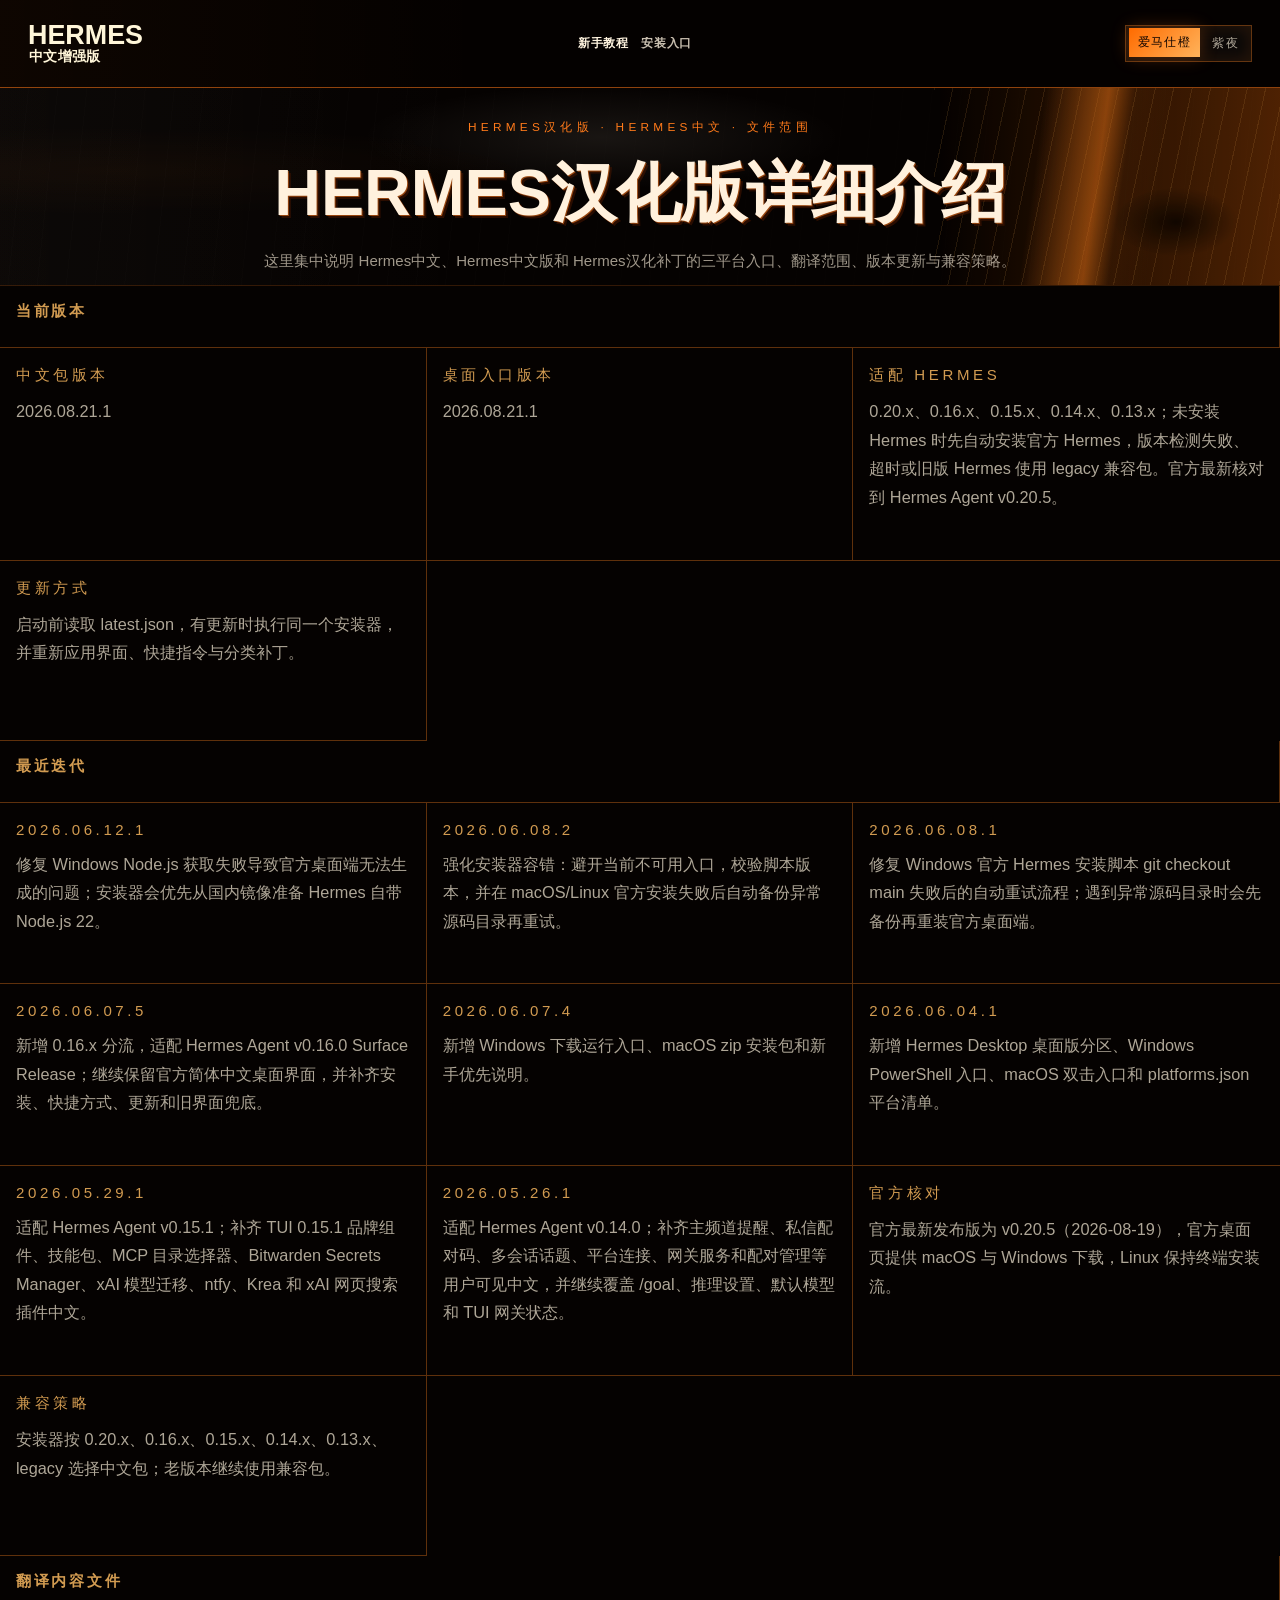
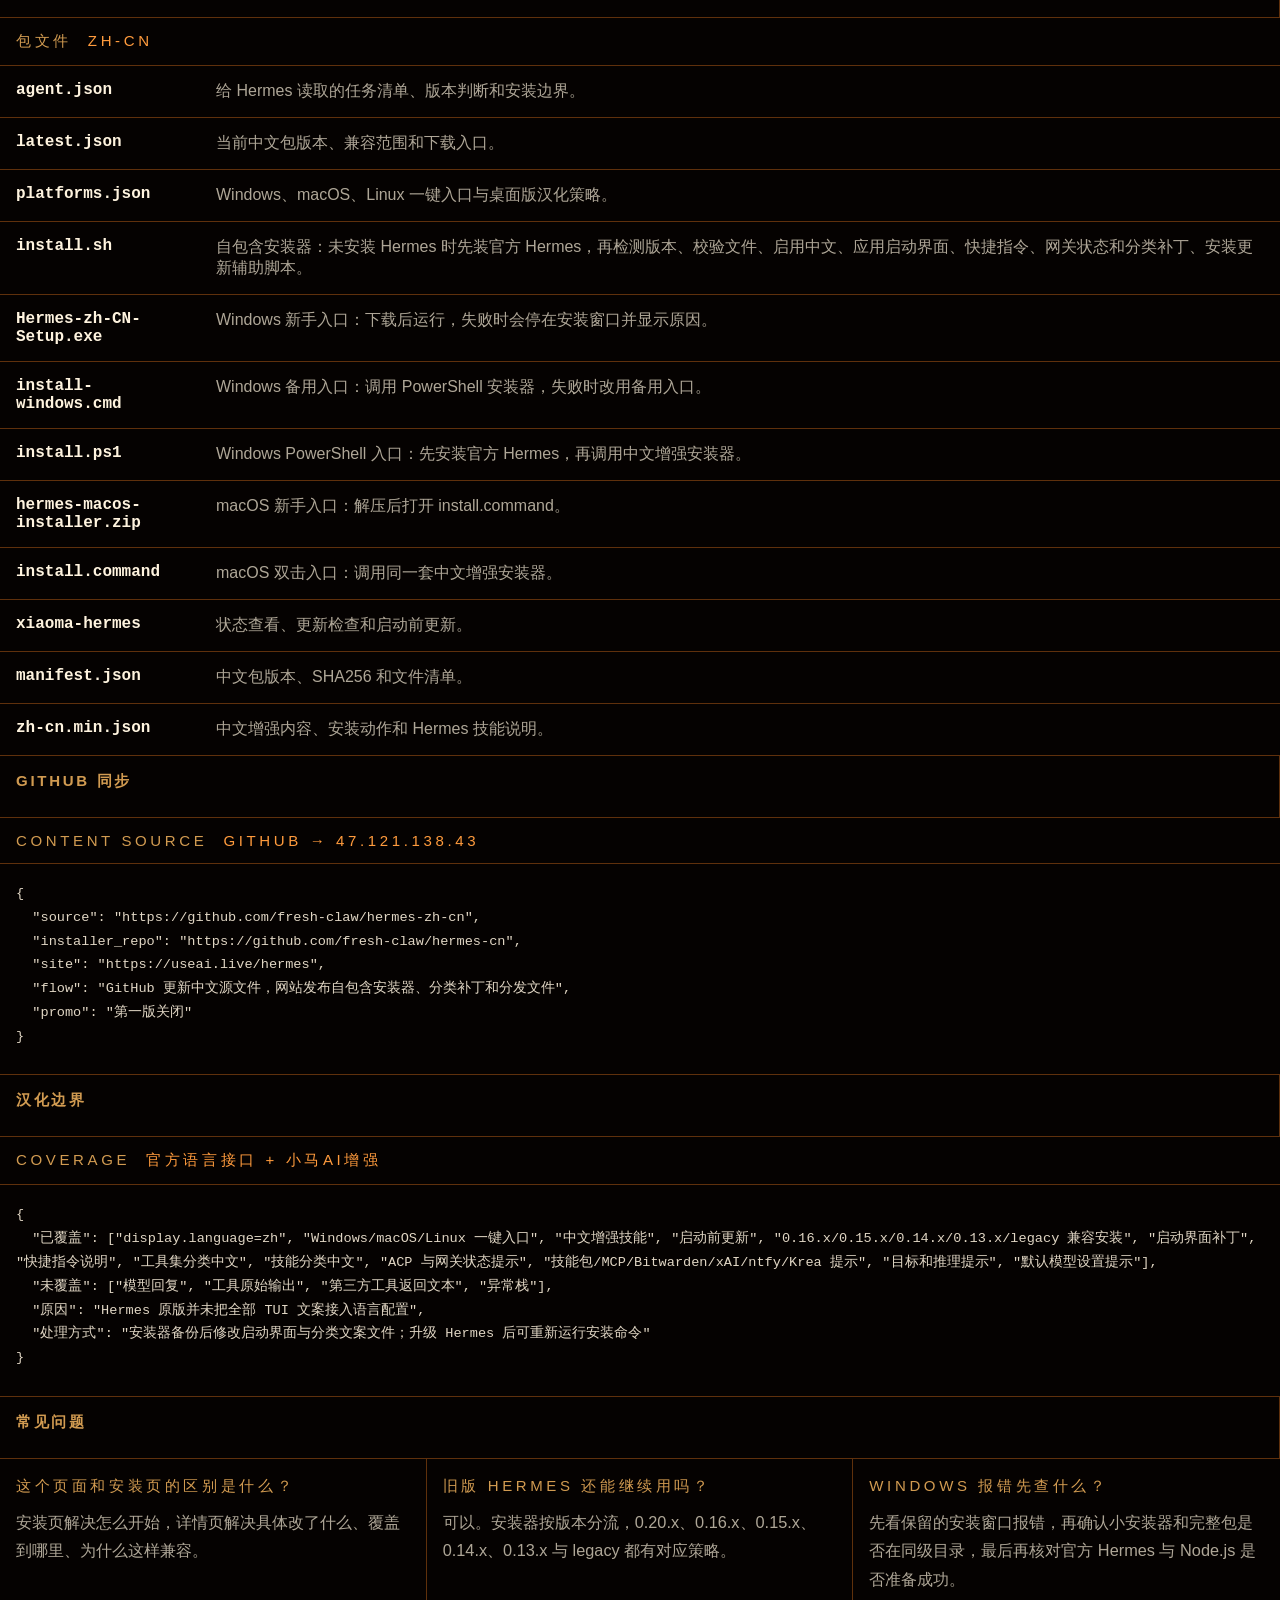
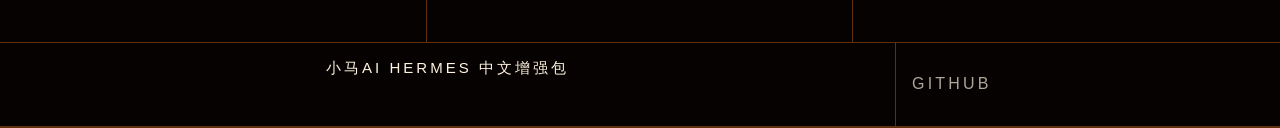
==== commit fbc48d64: "docs: direct Hermes users to useai.live" ====
--- a/web/details.html
+++ b/web/details.html
@@ -13,22 +13,22 @@
       name="keywords"
       content="Hermes汉化版详情,Hermes中文详情,Hermes中文版详情,Hermes汉化补丁,Hermes Agent 中文补丁,Hermes Agent 汉化文件,Hermes 中文增强包版本,Hermes Agent legacy 兼容,Hermes Agent TUI 汉化"
     />
-    <link rel="canonical" href="http://47.121.138.43/hermes/details.html" />
-    <link rel="sitemap" type="application/xml" href="http://47.121.138.43/hermes/sitemap.xml" />
-    <link rel="alternate" type="text/markdown" href="http://47.121.138.43/hermes/llms.txt" title="LLMs summary" />
-    <link rel="alternate" type="text/plain" href="http://47.121.138.43/hermes/llms-full.txt" title="LLMs full summary" />
+    <link rel="canonical" href="https://useai.live/hermes/details.html" />
+    <link rel="sitemap" type="application/xml" href="https://useai.live/hermes/sitemap.xml" />
+    <link rel="alternate" type="text/markdown" href="https://useai.live/hermes/llms.txt" title="LLMs summary" />
+    <link rel="alternate" type="text/plain" href="https://useai.live/hermes/llms-full.txt" title="LLMs full summary" />
     <meta property="og:type" content="article" />
     <meta property="og:site_name" content="小马AI" />
     <meta property="og:title" content="Hermes汉化版详情｜Hermes中文与 Hermes中文版文件范围说明" />
     <meta property="og:description" content="查看 Hermes汉化版、Hermes中文和 Hermes中文版的版本、文件范围、兼容策略与更新说明。" />
-    <meta property="og:url" content="http://47.121.138.43/hermes/details.html" />
-    <meta property="og:image" content="http://47.121.138.43/hermes/assets/site-logo.png" />
+    <meta property="og:url" content="https://useai.live/hermes/details.html" />
+    <meta property="og:image" content="https://useai.live/hermes/assets/site-logo.png" />
     <meta name="twitter:card" content="summary" />
     <meta name="twitter:title" content="Hermes汉化版详情｜Hermes中文与 Hermes中文版文件范围说明" />
     <meta name="twitter:description" content="查看 Hermes汉化版、Hermes中文和 Hermes中文版的版本、文件范围、兼容策略与更新说明。" />
-    <meta name="twitter:image" content="http://47.121.138.43/hermes/assets/site-logo.png" />
-    <link rel="alternate" hreflang="zh-CN" href="http://47.121.138.43/hermes/details.html" />
-    <link rel="alternate" hreflang="x-default" href="http://47.121.138.43/hermes/details.html" />
+    <meta name="twitter:image" content="https://useai.live/hermes/assets/site-logo.png" />
+    <link rel="alternate" hreflang="zh-CN" href="https://useai.live/hermes/details.html" />
+    <link rel="alternate" hreflang="x-default" href="https://useai.live/hermes/details.html" />
     <script type="application/ld+json">
 {
   "@context": "https://schema.org",
@@ -42,8 +42,8 @@
     },
     {
       "@type": "WebPage",
-      "@id": "http://47.121.138.43/hermes/details.html#webpage",
-      "url": "http://47.121.138.43/hermes/details.html",
+      "@id": "https://useai.live/hermes/details.html#webpage",
+      "url": "https://useai.live/hermes/details.html",
       "name": "Hermes汉化版详情｜Hermes中文与 Hermes中文版文件范围说明",
       "description": "Hermes汉化版详情页，说明 Hermes中文、Hermes中文版和 Hermes汉化补丁的版本、文件范围、GitHub 同步方式和 legacy 兼容策略。",
       "inLanguage": "zh-CN",
@@ -60,14 +60,14 @@
         "Hermes Agent legacy 兼容"
       ],
       "isPartOf": { "@id": "http://47.121.138.43/#website" },
-      "about": { "@id": "http://47.121.138.43/hermes/#software" }
+      "about": { "@id": "https://useai.live/hermes/#software" }
     },
     {
       "@type": "Article",
-      "@id": "http://47.121.138.43/hermes/details.html#article",
+      "@id": "https://useai.live/hermes/details.html#article",
       "headline": "Hermes汉化版详情｜Hermes中文与 Hermes中文版文件范围说明",
       "description": "说明 Hermes汉化版、Hermes中文、Hermes中文版和 Hermes汉化补丁的文件范围、更新节奏、兼容版本与安装策略。",
-      "mainEntityOfPage": { "@id": "http://47.121.138.43/hermes/details.html#webpage" },
+      "mainEntityOfPage": { "@id": "https://useai.live/hermes/details.html#webpage" },
       "author": {
         "@type": "Organization",
         "name": "小马AI"
@@ -77,7 +77,7 @@
         "name": "小马AI",
         "logo": {
           "@type": "ImageObject",
-          "url": "http://47.121.138.43/hermes/assets/site-logo.png"
+          "url": "https://useai.live/hermes/assets/site-logo.png"
         }
       },
       "dateModified": "2026-06-12",
@@ -85,7 +85,7 @@
     },
     {
       "@type": "FAQPage",
-      "@id": "http://47.121.138.43/hermes/details.html#faq",
+      "@id": "https://useai.live/hermes/details.html#faq",
       "mainEntity": [
         {
           "@type": "Question",
@@ -115,19 +115,19 @@
     },
     {
       "@type": "BreadcrumbList",
-      "@id": "http://47.121.138.43/hermes/details.html#breadcrumb",
+      "@id": "https://useai.live/hermes/details.html#breadcrumb",
       "itemListElement": [
         {
           "@type": "ListItem",
           "position": 1,
           "name": "Hermes汉化版",
-          "item": "http://47.121.138.43/hermes/"
+          "item": "https://useai.live/hermes/"
         },
         {
           "@type": "ListItem",
           "position": 2,
           "name": "详细介绍",
-          "item": "http://47.121.138.43/hermes/details.html"
+          "item": "https://useai.live/hermes/details.html"
         }
       ]
     }
@@ -288,7 +288,7 @@
           <pre>{
   "source": "https://github.com/fresh-claw/hermes-zh-cn",
   "installer_repo": "https://github.com/fresh-claw/hermes-cn",
-  "site": "http://47.121.138.43/hermes",
+  "site": "https://useai.live/hermes",
   "flow": "GitHub 更新中文源文件，网站发布自包含安装器、分类补丁和分发文件",
   "promo": "第一版关闭"
 }</pre>
